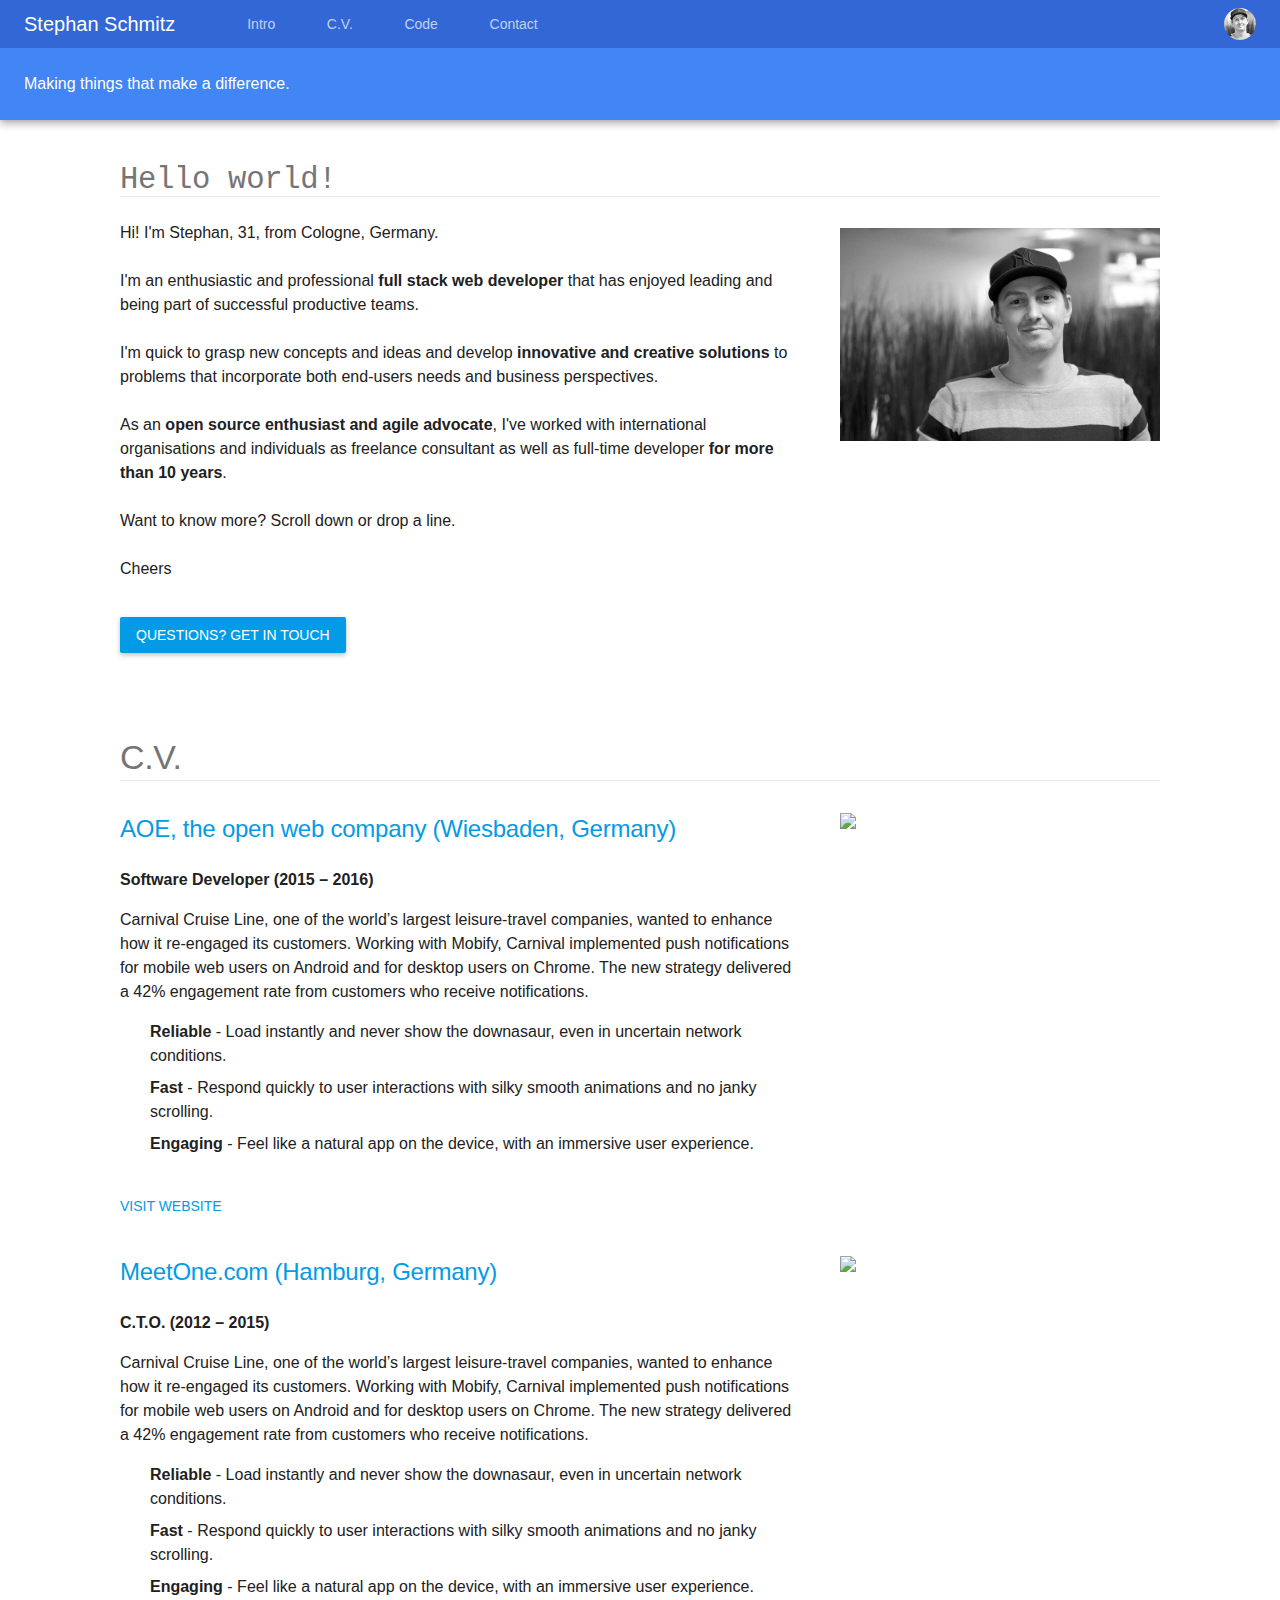
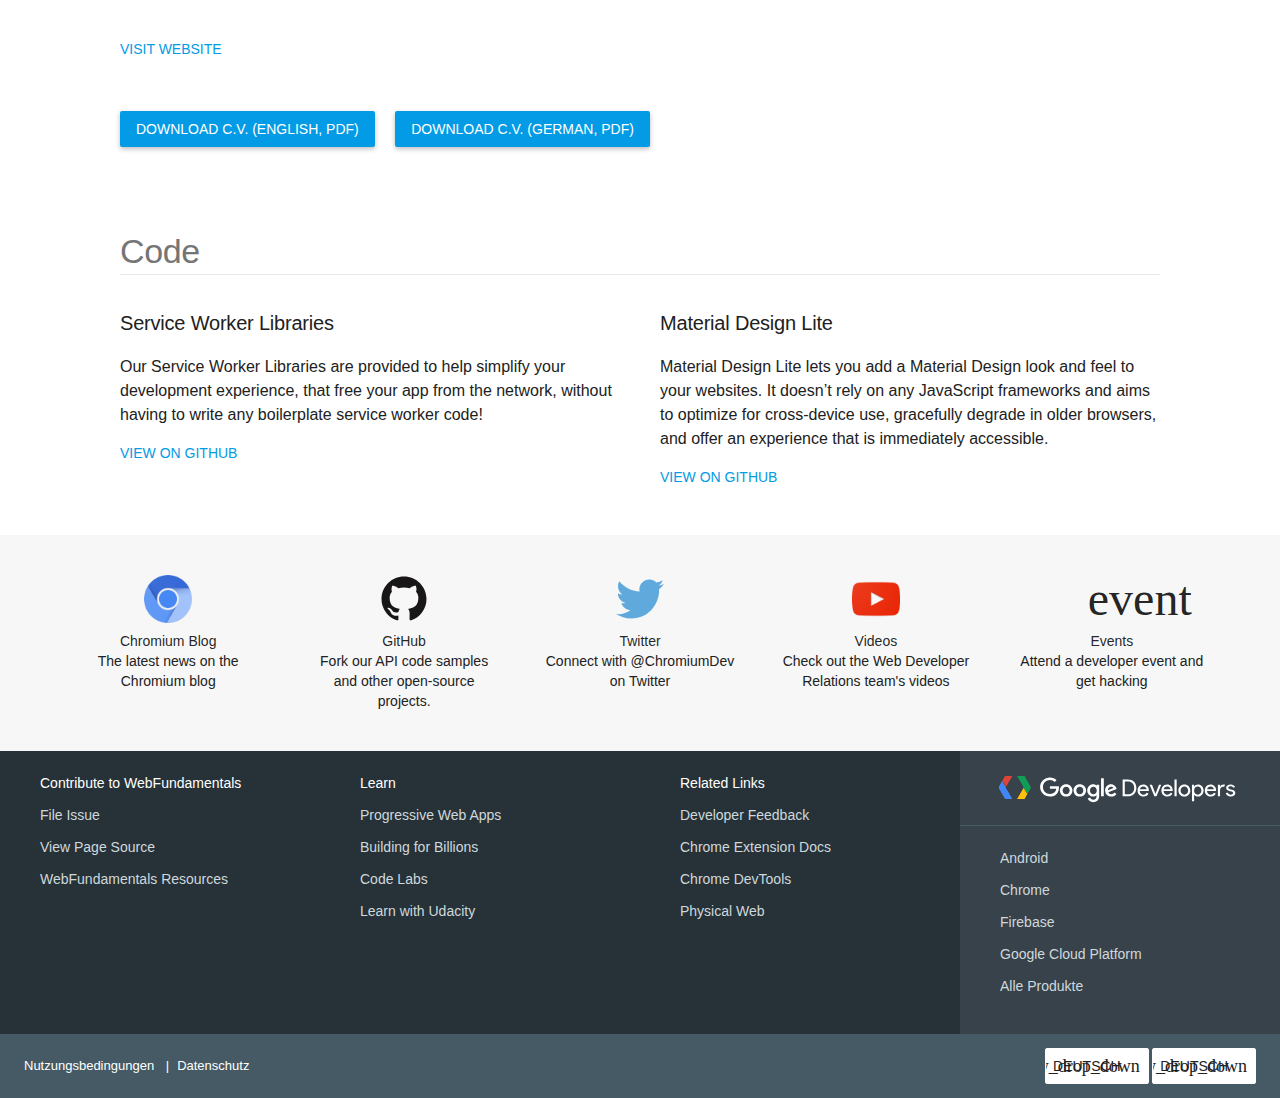
==== index.html @ 4b1cf738 "Clean up, remove unused JS" ====
<!DOCTYPE html>
<html lang="en" class="chekov">
<head>
    <meta http-equiv="Content-Type" content="text/html; charset=UTF-8">
    <!--<script async="" src="https://www.google-analytics.com/analytics.js"></script>-->
    <script>
        var a = window.devsite || {};
        window.devsite = a;
        a.readyCallbacks = [];
        window.devsite.readyCallbacks = a.readyCallbacks;
        a.ready = function (b) {
            a.readyCallbacks.push(b)
        };
        window.devsite.ready = a.ready;
    </script>
    <meta name="xsrf_token" content="cxBq4wI3XEZavGnjfEOwh-GRKyfzdDSLDjtv78Mv02s6MTQ4MDY3OTI2MjYwODM2MA">
    <link rel="canonical" href="http://eyecatchup.github.io/resume/">
    <link rel="alternate" href="http://eyecatchup.github.io/resume/index_de.html" hreflang="de">
    <link rel="alternate" href="http://eyecatchup.github.io/resume/" hreflang="x-default">
    <link rel="shortcut icon" href="https://developers.google.com/_static/329216b30d/images/favicon.png">
    <meta name="viewport" content="width=device-width, initial-scale=1">
    <link rel="publisher" href="https://plus.google.com/+StephanSchmitz/">
    <link rel="stylesheet" href="./index_files/font.css">
    <link rel="stylesheet" href="./index_files/devsite-google-blue.css">
    <link rel="apple-touch-icon" href="https://developers.google.com/_static/329216b30d/images/touch-icon.png">
    <script src="./index_files/jquery-bundle.js"></script>
    <meta property="og:site_name" content="Stephan Schmitz | Full Stack Web Developer | Cologne, Germany">
    <meta property="og:type" content="website">
    <meta property="og:url" content="http://eyecatchup.github.io/resume/">
    <meta property="og:locale" content="en">
    <script>
        var ___gcfg = ___gcfg || {};
        ___gcfg.lang = 'en';
    </script>
    <title>Stephan Schmitz &nbsp;|&nbsp; Full Stack Web Developer &nbsp;|&nbsp; Cologne, Germany</title>
    <meta property="og:title" content="Stephan Schmitz  |  Full Stack Web Developer | Cologne, Germany">
    <link rel="stylesheet" href="./index_files/wf-root.css">
    <style type="text/css">
        .devsite-landing-row-no-image-background .devsite-landing-row-item.circled img {
            border-radius: 50%;
        }
        h1, .devsite-landing-row h2 {
            border-bottom: 1px solid #ebebeb;
        }
        h1.devsite-product-name {
            border-bottom: 0;
        }
        h5.job-title {
            margin: 16px 0 16px;
        }
        h3.job-company-name {
            font-weight: 500;
        }
    </style>
</head>
<body class="devsite-landing-page devsite-header-no-lower-tabs no-touch" id="top_of_page">

    <div class="devsite-wrapper" style="margin-top: 48px;">

        <header class="devsite-top-section nocontent" style="position: static;">
            <div class="devsite-top-logo-row-wrapper-wrapper" style="position: fixed;">
                <div class="devsite-top-logo-row-wrapper">
                    <div class="devsite-top-logo-row devsite-full-site-width">
                        <button type="button" class="devsite-expand-section-nav devsite-header-icon-button button-flat material-icons gc-analytics-event" data-category="Site-Wide Custom Events" data-label="Hamburger menu"></button>
                        <div class="devsite-product-name-wrapper">
                            <span class="devsite-product-name">
                                <ul class="devsite-breadcrumb-list">
                                    <li class="devsite-breadcrumb-item">
                                        <a href="https://developers.google.com/web/" class="devsite-breadcrumb-link gc-analytics-event" data-category="Site-Wide Custom Events" data-label="Upper Header" data-value="1">
                                            <h1 class="devsite-product-name">Stephan Schmitz</h1>
                                        </a>
                                    </li>
                                </ul>
                            </span>
                        </div>
                        <div class="devsite-header-upper-tabs">
                            <nav class="devsite-doc-set-nav devsite-nav devsite-overflow-tabs-scroll-wrapper">
                                <ul class="devsite-doc-set-nav-tab-list devsite-overflow-tabs-scroll" style="min-width: 450px; left: 0px;">
                                    <li class="devsite-doc-set-nav-tab-container">
                                        <a href="https://developers.google.com/web/fundamentals/" class="
            devsite-doc-set-nav-tab gc-analytics-event" data-category="Site-Wide Custom Events" data-label="Tab: Fundamentals">
                                            Intro
                                        </a>
                                    </li>
                                    <li class="devsite-doc-set-nav-tab-container">
                                        <a href="#cv" class="
            devsite-doc-set-nav-tab gc-analytics-event" data-category="Site-Wide Custom Events" data-label="Tab: Tools">
                                            C.V.
                                        </a>
                                    </li>
                                    <li class="devsite-doc-set-nav-tab-container">
                                        <a href="https://developers.google.com/web/updates/" class="
            devsite-doc-set-nav-tab gc-analytics-event" data-category="Site-Wide Custom Events" data-label="Tab: Updates">
                                            Code
                                        </a>
                                    </li>
                                    <li class="devsite-doc-set-nav-tab-container">
                                        <a href="https://developers.google.com/web/showcase/" class="
            devsite-doc-set-nav-tab gc-analytics-event" data-category="Site-Wide Custom Events" data-label="Tab: Case Studies">
                                            Contact
                                        </a>
                                    </li>
                                </ul>
                                <button type="button" class="devsite-overflow-tabs-scroll-button devsite-top-button material-icons devsite-scroll-forward devsite-hidden"></button>
                                <button type="button" class="devsite-overflow-tabs-scroll-button devsite-top-button material-icons devsite-scroll-back devsite-hidden"></button>
                            </nav>
                        </div>
                        <img src="./index_files/photo.jpg" class="devsite-user-avatar gc-analytics-event" data-category="Site-Wide Custom Events" data-label="User avatar" tabindex="0">
                    </div>
                </div>
            </div>
            <div class="devsite-collapsible-section" style="margin-top: 0px;">
                <div class="devsite-header-background devsite-full-site-width">
                    <div class="devsite-product-id-row devsite-full-site-width" style="visibility: visible;">
                        <div class="devsite-product-description-row">
                            <div class="devsite-product-description">Making things that make a difference.</div>
                        </div>
                    </div>
                </div>
            </div>
        </header>

        <script>
            if (window.jQuery) {
                $(document).ready(function () {
                    if (window.devsite && window.devsite.search) {

                        window.devsite.search.init('en')
                    }
                });
            }
        </script>

        <div id="gc-wrapper" itemscope="" itemtype="http://schema.org/Article">

            <div class="devsite-site-mask"></div>

            <nav class="devsite-nav-responsive devsite-nav nocontent" tabindex="0" style="left: -256px;">

                <div class="devsite-nav-responsive-tabs-panel">

                    <nav class="devsite-nav-responsive-tabs devsite-nav">
                        <ul class="devsite-nav-list">

                            <li class="devsite-nav-item devsite-nav-item-heading">

                                <a href="https://developers.google.com/web/fundamentals/?nav=true" class="devsite-nav-responsive-tab devsite-nav-title gc-analytics-event" data-category="Site-Wide Custom Events" data-label="Responsive Tab: Fundamentals">
                                    <span>
                                        Intro
                                    </span>
                                </a>

                            </li>

                            <li class="devsite-nav-item devsite-nav-item-heading">

                                <a href="#cv" class="devsite-nav-responsive-tab devsite-nav-title gc-analytics-event" data-category="Site-Wide Custom Events" data-label="Responsive Tab: Tools">
                                    <span>
                                        C.V.
                                    </span>
                                </a>

                            </li>

                            <li class="devsite-nav-item devsite-nav-item-heading">

                                <a href="https://developers.google.com/web/updates/?nav=true" class="devsite-nav-responsive-tab devsite-nav-title gc-analytics-event" data-category="Site-Wide Custom Events" data-label="Responsive Tab: Updates">
                                    <span>
                                        Code
                                    </span>
                                </a>

                            </li>

                            <li class="devsite-nav-item devsite-nav-item-heading">

                                <a href="https://developers.google.com/web/showcase/?nav=true" class="devsite-nav-responsive-tab devsite-nav-title gc-analytics-event" data-category="Site-Wide Custom Events" data-label="Responsive Tab: Case Studies">
                                    <span>
                                        Contact
                                    </span>
                                </a>

                            </li>

                        </ul>
                    </nav>

                </div>

            </nav>

            <div class="devsite-main-content clearfix" style="margin-top: 40px;">

                <article class="devsite-article">
                    <article class="devsite-article-inner">

                        <section class="devsite-landing-row devsite-landing-row-1-up devsite-landing-row-67 devsite-landing-row-no-image-background">
                            <h1 id="chrome-devtools"><code>Hello world!</code></h1>
                            <div class="devsite-landing-row-item">
                                <!--
                                    https://avatars0.githubusercontent.com/u/845131?v=3&amp;s=343
                                    https://lh6.googleusercontent.com/-p9HfoP2THnE/AAAAAAAAAAI/AAAAAAAAfFc/1tXsVyERBgM/photo.jpg?sz=0
                                    http://eyecatchup.github.io/resume/index_files/Stephan_Schmitz_edit3_1600.jpg
                                -->
                                <img src="http://eyecatchup.github.io/resume/index_files/Stephan_Schmitz_edit3_1600.jpg" class="devsite-landing-row-item-image" style="margin-top:7px;"
                                  srcset="http://eyecatchup.github.io/resume/index_files/Stephan_Schmitz_edit3_1600.jpg 1x, http://eyecatchup.github.io/resume/index_files/Stephan_Schmitz_edit3_1600.jpg 2x">
                                <div class="devsite-landing-row-item-description">
                                    <p>
                                        Hi! I'm Stephan, 31, from Cologne, Germany.<br><br>
                                        I'm an enthusiastic and professional <b>full stack web developer</b> that has enjoyed leading and being part of successful productive teams.<br><br>
                                        I'm quick to grasp new concepts and ideas and develop <b>innovative and creative solutions</b> to problems that incorporate both end-users needs and business perspectives.<br><br>
                                        As an <b>open source enthusiast and agile advocate</b>, I've worked with international organisations and individuals as freelance consultant as well as full-time developer <b>for more than 10 years</b><!--, with a track record of on-time and on-budget projects-->.<br><br>
                                        Want to know more? Scroll down or drop a line.<br><br>
                                        Cheers<br><br>
                                    </p>
                                    <div class="devsite-landing-row-item-buttons">
                                        <a href="#contact" class="button button-primary">
                                            Questions? Get in touch
                                        </a>
                                    </div>
                                </div>
                            </div>
                        </section>

                        <section class="devsite-landing-row devsite-landing-row-1-up devsite-landing-row-67 devsite-landing-row-no-image-background">
                            <h2 id="cv">C.V.</h2>
                            <div class="devsite-landing-row-item">
                                <a href="/web/showcase/2016/carnival">
                                    <img src="http://www.aoe.com/fileadmin/aoe/images/en/company/press/AOE-Logo_main_v-claim_72dpi.jpg" class="devsite-landing-row-item-image"
                                      srcset="http://www.aoe.com/fileadmin/aoe/images/en/company/press/AOE-Logo_main_v-claim_72dpi.jpg 1x, http://www.aoe.com/fileadmin/aoe/images/en/company/press/AOE-Logo_main_v-claim_72dpi.jpg 2x">
                                </a>
                                <div class="devsite-landing-row-item-description">
                                    <a href="https://aoe.com/en/" target="_blank">
                                        <h3 class="job-company-name" id="carnival-cruise-line">AOE, the open web company (Wiesbaden, Germany)</h3>
                                    </a>
                                    <h5 class="job-title">Software Developer (2015 – 2016)</h5>
                                    <p>Carnival Cruise Line, one of the world’s largest leisure-travel companies, wanted to enhance how it re-engaged its customers. Working with Mobify, Carnival implemented push notifications for mobile web users on Android and for desktop users on Chrome. The new strategy delivered a 42% engagement rate from customers who receive notifications.</p>
                                    <ul class="checkmarks">
                                        <li><b>Reliable</b> - Load instantly and never show the downasaur, even in uncertain network conditions.</li>
                                        <li><b>Fast</b> - Respond quickly to user interactions with silky smooth animations and no janky scrolling.</li>
                                        <li><b>Engaging</b> - Feel like a natural app on the device, with an immersive user experience.</li>
                                    </ul>
                                    <div class="devsite-landing-row-item-buttons">
                                        <br><a href="https://aoe.com/en/" class="button button-white" target="_blank">Visit website</a>
                                    </div>
                                </div>
                            </div>
                        </section>

                        <section class="devsite-landing-row devsite-landing-row-1-up devsite-landing-row-67 devsite-landing-row-no-image-background">
                            <div class="devsite-landing-row-item">
                                <a href="/web/showcase/2016/carnival">
                                    <img src="http://static.wixstatic.com/media/7b82a4_3dad863875b24d77bd3c8a0178afe947.jpg/v1/fill/w_473,h_266,al_c,q_85,usm_0.66_1.00_0.01/7b82a4_3dad863875b24d77bd3c8a0178afe947.jpg" class="devsite-landing-row-item-image"
                                      srcset="http://static.wixstatic.com/media/7b82a4_3dad863875b24d77bd3c8a0178afe947.jpg/v1/fill/w_473,h_266,al_c,q_85,usm_0.66_1.00_0.01/7b82a4_3dad863875b24d77bd3c8a0178afe947.jpg 1x, http://static.wixstatic.com/media/7b82a4_3dad863875b24d77bd3c8a0178afe947.jpg/v1/fill/w_473,h_266,al_c,q_85,usm_0.66_1.00_0.01/7b82a4_3dad863875b24d77bd3c8a0178afe947.jpg 2x">
                                </a>
                                <div class="devsite-landing-row-item-description">
                                    <a href="https://www.meetone.com/" target="_blank">
                                        <h3 class="job-company-name" id="carnival-cruise-line">MeetOne.com (Hamburg, Germany)</h3>
                                    </a>
                                    <h5 class="job-title">C.T.O. (2012 – 2015)</h5>
                                    <p>Carnival Cruise Line, one of the world’s largest leisure-travel companies, wanted to enhance how it re-engaged its customers. Working with Mobify, Carnival implemented push notifications for mobile web users on Android and for desktop users on Chrome. The new strategy delivered a 42% engagement rate from customers who receive notifications.</p>
                                    <ul class="checkmarks">
                                        <li><b>Reliable</b> - Load instantly and never show the downasaur, even in uncertain network conditions.</li>
                                        <li><b>Fast</b> - Respond quickly to user interactions with silky smooth animations and no janky scrolling.</li>
                                        <li><b>Engaging</b> - Feel like a natural app on the device, with an immersive user experience.</li>
                                    </ul>
                                    <div class="devsite-landing-row-item-buttons">
                                        <br><a href="https://www.meetone.com/" class="button button-white" target="_blank">Visit website</a>
                                    </div>
                                </div>
                            </div>
                        </section>

                        <section class="devsite-landing-row devsite-landing-row-1-up devsite-landing-row-67 devsite-landing-row-no-image-background">
                            <div class="devsite-landing-row-item">
                                    <div class="devsite-landing-row-item-buttons">
                                        <a href="./index_files/CV_Stephan_Schmitz_en.pdf" class="button button-primary" target="_blank">
                                            Download C.V. (English, pdf)
                                        </a>

                                        <a href="./index_files/CV_Stephan_Schmitz_de.pdf" class="button button-primary" target="_blank">
                                            Download C.V. (German, pdf)
                                        </a>
                                    </div>
                            </div>
                        </section>

                        <section class="devsite-landing-row devsite-landing-row-2-up">
                            <h2 id="code">Code</h2>
                            <div class="devsite-landing-row-item devsite-landing-row-item-no-image">
                                <div class="devsite-landing-row-item-description">
                                    <h3 id="service-worker-libraries">Service Worker Libraries</h3>
                                    <p>Our Service Worker Libraries are provided to help simplify your development experience, that free your app from the network, without having to write any boilerplate service worker code!</p>
                                    <div class="devsite-landing-row-item-buttons">
                                        <a href="https://developers.google.com/web/tools/service-worker-libraries" class="button button-white">View on GitHub</a>
                                    </div>
                                </div>
                            </div><div class="devsite-landing-row-item devsite-landing-row-item-no-image">
                                <div class="devsite-landing-row-item-description">
                                    <h3 id="material-design-lite">Material Design Lite</h3>
                                    <p>Material Design Lite lets you add a Material Design look and feel to your websites. It doesn’t rely on any JavaScript frameworks and aims to optimize for cross-device use, gracefully degrade in older browsers, and offer an experience that is immediately accessible.</p>
                                    <div class="devsite-landing-row-item-buttons">
                                        <a href="https://getmdl.io/" class="button button-white">View on GitHub</a>
                                    </div>
                                </div>
                            </div>
                        </section>

                    </article>
                </article>

            </div>

            <footer class="devsite-footer-promos nocontent">
                <nav class="devsite-full-site-width">
                    <ul class="devsite-footer-promos-list">
                        <li class="devsite-footer-promo">
                            <a href="https://blog.chromium.org/" class="devsite-footer-promo-title gc-analytics-event" data-category="Site-Wide Custom Events" data-label="Content Page Footer Promo"><img class="devsite-footer-promo-icon" src="./index_files/chrome_chromium_64dp.png">

                                Chromium Blog

                            </a>
                            <div class="devsite-footer-promo-description">The latest news on the Chromium blog</div>
                        </li>
                        <li class="devsite-footer-promo">
                            <a href="https://github.com/googlechrome" class="devsite-footer-promo-title gc-analytics-event" data-category="Site-Wide Custom Events" data-label="Content Page Footer Promo"><img class="devsite-footer-promo-icon" src="./index_files/logo-github.svg">

                                GitHub

                            </a>
                            <div class="devsite-footer-promo-description">Fork our API code samples and other open-source projects.</div>
                        </li>
                        <li class="devsite-footer-promo">
                            <a href="https://twitter.com/chromiumdev" class="devsite-footer-promo-title gc-analytics-event" data-category="Site-Wide Custom Events" data-label="Content Page Footer Promo"><img class="devsite-footer-promo-icon" src="./index_files/logo-twitter.svg">

                                Twitter

                            </a>
                            <div class="devsite-footer-promo-description">Connect with @ChromiumDev on Twitter</div>
                        </li>
                        <li class="devsite-footer-promo">
                            <a href="https://developers.google.com/web/shows/" class="devsite-footer-promo-title gc-analytics-event" data-category="Site-Wide Custom Events" data-label="Content Page Footer Promo"><img class="devsite-footer-promo-icon" src="./index_files/youtube_64dp.png">

                                Videos

                            </a>
                            <div class="devsite-footer-promo-description">Check out the Web Developer Relations team's videos</div>
                        </li>
                        <li class="devsite-footer-promo">
                            <a href="https://developers.google.com/web/events/" class="devsite-footer-promo-title gc-analytics-event" data-category="Site-Wide Custom Events" data-label="Content Page Footer Promo">
                                <div class="devsite-footer-promo-icon material-icons">event</div>

                                Events

                            </a>
                            <div class="devsite-footer-promo-description">Attend a developer event and get hacking</div>
                        </li>
                    </ul>
                </nav>
            </footer>

            <footer class="devsite-footer-linkboxes nocontent">
                <nav class="devsite-full-site-width">
                    <ul class="devsite-footer-linkboxes-list">
                        <li class="devsite-footer-linkbox">
                            <h3 class="devsite-footer-linkbox-heading">Contribute to WebFundamentals</h3>
                            <ul class="devsite-footer-linkbox-list">
                                <li class="devsite-footer-linkbox-item">
                                    <a href="https://github.com/google/WebFundamentals/issues" class="gc-analytics-event" data-category="Site-Wide Custom Events" data-label="Content Page Footer Linkbox">

                                        File Issue

                                    </a>
                                </li>
                                <li class="devsite-footer-linkbox-item">
                                    <a href="https://github.com/google/WebFundamentals" class="gc-analytics-event" data-category="Site-Wide Custom Events" data-label="Content Page Footer Linkbox">

                                        View Page Source

                                    </a>
                                </li>
                                <li class="devsite-footer-linkbox-item">
                                    <a href="https://developers.google.com/web/resources/" class="gc-analytics-event" data-category="Site-Wide Custom Events" data-label="Content Page Footer Linkbox">

                                        WebFundamentals Resources

                                    </a>
                                </li>
                            </ul>
                        </li>
                        <li class="devsite-footer-linkbox
             ">
                            <h3 class="devsite-footer-linkbox-heading">Learn</h3>
                            <ul class="devsite-footer-linkbox-list">
                                <li class="devsite-footer-linkbox-item">
                                    <a href="https://developers.google.com/web/progressive-web-apps/" class="gc-analytics-event" data-category="Site-Wide Custom Events" data-label="Content Page Footer Linkbox">

                                        Progressive Web Apps

                                    </a>
                                </li>
                                <li class="devsite-footer-linkbox-item">
                                    <a href="https://developers.google.com/web/billions/" class="gc-analytics-event" data-category="Site-Wide Custom Events" data-label="Content Page Footer Linkbox">

                                        Building for Billions

                                    </a>
                                </li>
                                <li class="devsite-footer-linkbox-item">
                                    <a href="https://codelabs.developers.google.com/?cat=Web" class="gc-analytics-event" data-category="Site-Wide Custom Events" data-label="Content Page Footer Linkbox">

                                        Code Labs

                                    </a>
                                </li>
                                <li class="devsite-footer-linkbox-item">
                                    <a href="https://developers.google.com/web/shows/udacity/" class="gc-analytics-event" data-category="Site-Wide Custom Events" data-label="Content Page Footer Linkbox">

                                        Learn with Udacity

                                    </a>
                                </li>
                            </ul>
                        </li>
                        <li class="devsite-footer-linkbox
             ">
                            <h3 class="devsite-footer-linkbox-heading">Related Links</h3>
                            <ul class="devsite-footer-linkbox-list">
                                <li class="devsite-footer-linkbox-item">
                                    <a href="https://developers.google.com/web/feedback/" class="gc-analytics-event" data-category="Site-Wide Custom Events" data-label="Content Page Footer Linkbox">

                                        Developer Feedback

                                    </a>
                                </li>
                                <li class="devsite-footer-linkbox-item">
                                    <a href="https://developers.chrome.com/extensions/api_index" class="gc-analytics-event" data-category="Site-Wide Custom Events" data-label="Content Page Footer Linkbox">

                                        Chrome Extension Docs

                                    </a>
                                </li>
                                <li class="devsite-footer-linkbox-item">
                                    <a href="https://developers.google.com/web/tools/chrome-devtools/" class="gc-analytics-event" data-category="Site-Wide Custom Events" data-label="Content Page Footer Linkbox">

                                        Chrome DevTools

                                    </a>
                                </li>
                                <li class="devsite-footer-linkbox-item">
                                    <a href="https://google.github.io/physical-web/" class="gc-analytics-event" data-category="Site-Wide Custom Events" data-label="Content Page Footer Linkbox">

                                        Physical Web

                                    </a>
                                </li>
                            </ul>
                        </li>
                        <li class="devsite-footer-linkbox
             devsite-footer-linkbox-sites">
                            <a href="https://developers.google.com/" class="gc-analytics-event devsite-footer-linkbox-logo-link" data-category="Site-Wide Custom Events" data-label="Footer Google Developers Link"><img class="devsite-footer-linkbox-logo" src="./index_files/logo-color-knockout.svg"></a>
                            <ul class="devsite-footer-linkbox-list">
                                <li class="devsite-footer-linkbox-item">
                                    <a href="https://developer.android.com/index.html" class="gc-analytics-event" data-category="Site-Wide Custom Events" data-label="Footer Android Link">

                                        Android

                                    </a>
                                </li>
                                <li class="devsite-footer-linkbox-item">
                                    <a href="https://developer.chrome.com/home" class="gc-analytics-event" data-category="Site-Wide Custom Events" data-label="Footer Chrome Link">

                                        Chrome

                                    </a>
                                </li>
                                <li class="devsite-footer-linkbox-item">
                                    <a href="https://firebase.google.com/" class="gc-analytics-event" data-category="Site-Wide Custom Events" data-label="Footer Firebase Link">

                                        Firebase

                                    </a>
                                </li>
                                <li class="devsite-footer-linkbox-item">
                                    <a href="https://cloud.google.com/" class="gc-analytics-event" data-category="Site-Wide Custom Events" data-label="Footer Cloud Link">

                                        Google Cloud Platform

                                    </a>
                                </li>
                                <li class="devsite-footer-linkbox-item">
                                    <a href="https://developers.google.com/products/" class="gc-analytics-event" data-category="Site-Wide Custom Events" data-label="Footer Products Link">

                                        Alle Produkte

                                    </a>
                                </li>
                            </ul>
                        </li>
                    </ul>
                </nav>
            </footer>

            <footer class="devsite-utility-footer">
                <nav class="devsite-utility-footer-nav devsite-nav devsite-full-site-width">
                    <span class="devsite-utility-footer-links">
                        <a class="devsite-utility-footer-link gc-analytics-event" href="https://developers.google.com/site-terms/" data-category="Site-Wide Custom Events" data-label="Footer terms link">Nutzungsbedingungen</a>
                        <a class="devsite-utility-footer-link gc-analytics-event" href="https://www.google.com/policies/privacy/" data-category="Site-Wide Custom Events" data-label="Footer privacy link">Datenschutz</a>
                    </span>
                    <form class="devsite-utility-footer-language" action="https://developers.google.com/i18n/setlang/" method="post"><input type="hidden" name="xsrf_token" value="cxBq4wI3XEZavGnjfEOwh-GRKyfzdDSLDjtv78Mv02s6MTQ4MDY3OTI2MjYwODM2MA"><input type="hidden" name="next" value="/web/tools/">
                        <select class="devsite-utility-footer-language-select kd-select" name="language" style="display: none;">
                            <option value="id">
                                Bahasa Indonesia
                            </option>
                            <option value="de" selected="selected">
                                Deutsch
                            </option>
                            <option value="en">
                                English
                            </option>
                            <option value="es">
                                español
                            </option>
                            <option value="fr">
                                français
                            </option>
                            <option value="pt-br">
                                Português Brasileiro
                            </option>
                            <option value="ru">
                                Русский
                            </option>
                            <option value="ja">
                                日本語
                            </option>
                            <option value="zh-cn">
                                简体中文
                            </option>
                            <option value="ko">
                                한국어
                            </option>
                        </select>
                        <span class="kd-button kd-menubutton kd-select">
                            <div class="label">
                                Deutsch
                            </div>
                            <div class="kd-disclosureindicator"></div>
                        </span>
                    </form>
                </nav>
            </footer>

        </div>

        <script async="" defer="" src="./index_files/api.js"></script>
        <script src="./index_files/jquery_ui-bundle.js"></script>
        <script src="./index_files/saved_resource.js"></script>
        <script src="./index_files/script_foot_closure__de.js"></script>
        <script src="./index_files/script_foot.js"></script>
        <script>
            (function ($) {

                devsite.devsite.Init($, {
                    'FULL_SITE_SEARCH_ENABLED': 1,
                    'ENABLE_BLOCKED_VIDEO_PLACEHOLDER': 0,
                    'VERSION_HASH': '329216b30d',
                    'SITE_NAME': 'devsite',
                    'HISTORY_ENABLED': 1,
                    'SUBPATH': '',
                    'ENABLE_BLOCKED_LINK_TOOLTIP': 0,
                    'ALLOWED_HOSTS': [
                        '.android.com',
                        '.appspot.com',
                        '.devsitetest.how',
                        '.gonglchuangl.net',
                        '.google.cn',
                        '.google.com',
                        '.googleplex.com',
                        '.tensorflow.org'
                    ],
                    'BLOCK_RSS_FEEDS': 0,
                    'SCRIPTSAFE_DOMAIN': 'google-developers.appspot.com'
                }, '["wall-nexus-image-tos"]', 'de', true, 'eyecatchup@gmail.com', {
                    "044f63022fa45182fb1e55a4cf633f49": true,
                    "5d17cf7d98343d37cdc5bede08b7b28e": true,
                    "098dafe57affddc137df300142652cfd": false,
                    "cb025a64a50094835616312f4774a53d": true,
                    "51470233c56fc1fde50f00b73c52b216": false,
                    "752953480de00a336d911a46966cc16d": false,
                    "700def1a83e356c06c0925afb05de4b0": false,
                    "6749dcb526ce9bde6993550c7d928d24": true
                }, '/web/', 'https://developers.google.com/');
            })(jQuery);

            devsite.localInit = function () {};

            var eventfn = function () {
                if ('Updated') {
                    devsite.analytics.trackAnalyticsEvent('Request Latency', 'Profile', 'Updated', 744.719982147);
                };
            }
            // This only works since this will get called before the load event fires.

            window.addEventListener("load", eventfn, false);
        </script>
        <script>
            $('.devsite-utility-footer-language-select').each(function () {
                $(this).change(function () {
                    $('.devsite-utility-footer-language').submit();
                });
            });
        </script>

    </div>

    <span id="devsite-request-elapsed" data-request-elapsed="745.589971542"></span>

    <ul class="kd-menulist devsite-hidden" style="left: 1226.89px; right: auto; top: 2109px;">
        <li class="kd-menulistitem">
            Bahasa Indonesia
        </li>
        <li class="kd-menulistitem devsite-selected-option">
            Deutsch
        </li>
        <li class="kd-menulistitem">
            English
        </li>
        <li class="kd-menulistitem">
            español
        </li>
        <li class="kd-menulistitem">
            français
        </li>
        <li class="kd-menulistitem">
            Português Brasileiro
        </li>
        <li class="kd-menulistitem">
            Русский
        </li>
        <li class="kd-menulistitem">
            日本語
        </li>
        <li class="kd-menulistitem">
            简体中文
        </li>
        <li class="kd-menulistitem">
            한국어
        </li>
    </ul>
</body>
</html>
---- index_files/font.css ----
/* fallback */
@font-face {
  font-family: 'Material Icons';
  font-style: normal;
  font-weight: 400;
  src: local('Material Icons'), local('MaterialIcons-Regular'), url(https://fonts.gstatic.com/s/materialicons/v19/2fcrYFNaTjcS6g4U3t-Y5ZjZjT5FdEJ140U2DJYC3mY.woff2) format('woff2');
}
/* cyrillic-ext */
@font-face {
  font-family: 'Roboto';
  font-style: normal;
  font-weight: 300;
  src: local('Roboto Light'), local('Roboto-Light'), url(https://fonts.gstatic.com/s/roboto/v15/0eC6fl06luXEYWpBSJvXCBJtnKITppOI_IvcXXDNrsc.woff2) format('woff2');
  unicode-range: U+0460-052F, U+20B4, U+2DE0-2DFF, U+A640-A69F;
}
/* cyrillic */
@font-face {
  font-family: 'Roboto';
  font-style: normal;
  font-weight: 300;
  src: local('Roboto Light'), local('Roboto-Light'), url(https://fonts.gstatic.com/s/roboto/v15/Fl4y0QdOxyyTHEGMXX8kcRJtnKITppOI_IvcXXDNrsc.woff2) format('woff2');
  unicode-range: U+0400-045F, U+0490-0491, U+04B0-04B1, U+2116;
}
/* greek-ext */
@font-face {
  font-family: 'Roboto';
  font-style: normal;
  font-weight: 300;
  src: local('Roboto Light'), local('Roboto-Light'), url(https://fonts.gstatic.com/s/roboto/v15/-L14Jk06m6pUHB-5mXQQnRJtnKITppOI_IvcXXDNrsc.woff2) format('woff2');
  unicode-range: U+1F00-1FFF;
}
/* greek */
@font-face {
  font-family: 'Roboto';
  font-style: normal;
  font-weight: 300;
  src: local('Roboto Light'), local('Roboto-Light'), url(https://fonts.gstatic.com/s/roboto/v15/I3S1wsgSg9YCurV6PUkTORJtnKITppOI_IvcXXDNrsc.woff2) format('woff2');
  unicode-range: U+0370-03FF;
}
/* vietnamese */
@font-face {
  font-family: 'Roboto';
  font-style: normal;
  font-weight: 300;
  src: local('Roboto Light'), local('Roboto-Light'), url(https://fonts.gstatic.com/s/roboto/v15/NYDWBdD4gIq26G5XYbHsFBJtnKITppOI_IvcXXDNrsc.woff2) format('woff2');
  unicode-range: U+0102-0103, U+1EA0-1EF9, U+20AB;
}
/* latin-ext */
@font-face {
  font-family: 'Roboto';
  font-style: normal;
  font-weight: 300;
  src: local('Roboto Light'), local('Roboto-Light'), url(https://fonts.gstatic.com/s/roboto/v15/Pru33qjShpZSmG3z6VYwnRJtnKITppOI_IvcXXDNrsc.woff2) format('woff2');
  unicode-range: U+0100-024F, U+1E00-1EFF, U+20A0-20AB, U+20AD-20CF, U+2C60-2C7F, U+A720-A7FF;
}
/* latin */
@font-face {
  font-family: 'Roboto';
  font-style: normal;
  font-weight: 300;
  src: local('Roboto Light'), local('Roboto-Light'), url(https://fonts.gstatic.com/s/roboto/v15/Hgo13k-tfSpn0qi1SFdUfVtXRa8TVwTICgirnJhmVJw.woff2) format('woff2');
  unicode-range: U+0000-00FF, U+0131, U+0152-0153, U+02C6, U+02DA, U+02DC, U+2000-206F, U+2074, U+20AC, U+2212, U+2215, U+E0FF, U+EFFD, U+F000;
}
/* cyrillic-ext */
@font-face {
  font-family: 'Roboto';
  font-style: normal;
  font-weight: 400;
  src: local('Roboto'), local('Roboto-Regular'), url(https://fonts.gstatic.com/s/roboto/v15/ek4gzZ-GeXAPcSbHtCeQI_esZW2xOQ-xsNqO47m55DA.woff2) format('woff2');
  unicode-range: U+0460-052F, U+20B4, U+2DE0-2DFF, U+A640-A69F;
}
/* cyrillic */
@font-face {
  font-family: 'Roboto';
  font-style: normal;
  font-weight: 400;
  src: local('Roboto'), local('Roboto-Regular'), url(https://fonts.gstatic.com/s/roboto/v15/mErvLBYg_cXG3rLvUsKT_fesZW2xOQ-xsNqO47m55DA.woff2) format('woff2');
  unicode-range: U+0400-045F, U+0490-0491, U+04B0-04B1, U+2116;
}
/* greek-ext */
@font-face {
  font-family: 'Roboto';
  font-style: normal;
  font-weight: 400;
  src: local('Roboto'), local('Roboto-Regular'), url(https://fonts.gstatic.com/s/roboto/v15/-2n2p-_Y08sg57CNWQfKNvesZW2xOQ-xsNqO47m55DA.woff2) format('woff2');
  unicode-range: U+1F00-1FFF;
}
/* greek */
@font-face {
  font-family: 'Roboto';
  font-style: normal;
  font-weight: 400;
  src: local('Roboto'), local('Roboto-Regular'), url(https://fonts.gstatic.com/s/roboto/v15/u0TOpm082MNkS5K0Q4rhqvesZW2xOQ-xsNqO47m55DA.woff2) format('woff2');
  unicode-range: U+0370-03FF;
}
/* vietnamese */
@font-face {
  font-family: 'Roboto';
  font-style: normal;
  font-weight: 400;
  src: local('Roboto'), local('Roboto-Regular'), url(https://fonts.gstatic.com/s/roboto/v15/NdF9MtnOpLzo-noMoG0miPesZW2xOQ-xsNqO47m55DA.woff2) format('woff2');
  unicode-range: U+0102-0103, U+1EA0-1EF9, U+20AB;
}
/* latin-ext */
@font-face {
  font-family: 'Roboto';
  font-style: normal;
  font-weight: 400;
  src: local('Roboto'), local('Roboto-Regular'), url(https://fonts.gstatic.com/s/roboto/v15/Fcx7Wwv8OzT71A3E1XOAjvesZW2xOQ-xsNqO47m55DA.woff2) format('woff2');
  unicode-range: U+0100-024F, U+1E00-1EFF, U+20A0-20AB, U+20AD-20CF, U+2C60-2C7F, U+A720-A7FF;
}
/* latin */
@font-face {
  font-family: 'Roboto';
  font-style: normal;
  font-weight: 400;
  src: local('Roboto'), local('Roboto-Regular'), url(https://fonts.gstatic.com/s/roboto/v15/CWB0XYA8bzo0kSThX0UTuA.woff2) format('woff2');
  unicode-range: U+0000-00FF, U+0131, U+0152-0153, U+02C6, U+02DA, U+02DC, U+2000-206F, U+2074, U+20AC, U+2212, U+2215, U+E0FF, U+EFFD, U+F000;
}
/* cyrillic-ext */
@font-face {
  font-family: 'Roboto';
  font-style: normal;
  font-weight: 500;
  src: local('Roboto Medium'), local('Roboto-Medium'), url(https://fonts.gstatic.com/s/roboto/v15/ZLqKeelYbATG60EpZBSDyxJtnKITppOI_IvcXXDNrsc.woff2) format('woff2');
  unicode-range: U+0460-052F, U+20B4, U+2DE0-2DFF, U+A640-A69F;
}
/* cyrillic */
@font-face {
  font-family: 'Roboto';
  font-style: normal;
  font-weight: 500;
  src: local('Roboto Medium'), local('Roboto-Medium'), url(https://fonts.gstatic.com/s/roboto/v15/oHi30kwQWvpCWqAhzHcCSBJtnKITppOI_IvcXXDNrsc.woff2) format('woff2');
  unicode-range: U+0400-045F, U+0490-0491, U+04B0-04B1, U+2116;
}
/* greek-ext */
@font-face {
  font-family: 'Roboto';
  font-style: normal;
  font-weight: 500;
  src: local('Roboto Medium'), local('Roboto-Medium'), url(https://fonts.gstatic.com/s/roboto/v15/rGvHdJnr2l75qb0YND9NyBJtnKITppOI_IvcXXDNrsc.woff2) format('woff2');
  unicode-range: U+1F00-1FFF;
}
/* greek */
@font-face {
  font-family: 'Roboto';
  font-style: normal;
  font-weight: 500;
  src: local('Roboto Medium'), local('Roboto-Medium'), url(https://fonts.gstatic.com/s/roboto/v15/mx9Uck6uB63VIKFYnEMXrRJtnKITppOI_IvcXXDNrsc.woff2) format('woff2');
  unicode-range: U+0370-03FF;
}
/* vietnamese */
@font-face {
  font-family: 'Roboto';
  font-style: normal;
  font-weight: 500;
  src: local('Roboto Medium'), local('Roboto-Medium'), url(https://fonts.gstatic.com/s/roboto/v15/mbmhprMH69Zi6eEPBYVFhRJtnKITppOI_IvcXXDNrsc.woff2) format('woff2');
  unicode-range: U+0102-0103, U+1EA0-1EF9, U+20AB;
}
/* latin-ext */
@font-face {
  font-family: 'Roboto';
  font-style: normal;
  font-weight: 500;
  src: local('Roboto Medium'), local('Roboto-Medium'), url(https://fonts.gstatic.com/s/roboto/v15/oOeFwZNlrTefzLYmlVV1UBJtnKITppOI_IvcXXDNrsc.woff2) format('woff2');
  unicode-range: U+0100-024F, U+1E00-1EFF, U+20A0-20AB, U+20AD-20CF, U+2C60-2C7F, U+A720-A7FF;
}
/* latin */
@font-face {
  font-family: 'Roboto';
  font-style: normal;
  font-weight: 500;
  src: local('Roboto Medium'), local('Roboto-Medium'), url(https://fonts.gstatic.com/s/roboto/v15/RxZJdnzeo3R5zSexge8UUVtXRa8TVwTICgirnJhmVJw.woff2) format('woff2');
  unicode-range: U+0000-00FF, U+0131, U+0152-0153, U+02C6, U+02DA, U+02DC, U+2000-206F, U+2074, U+20AC, U+2212, U+2215, U+E0FF, U+EFFD, U+F000;
}
/* cyrillic-ext */
@font-face {
  font-family: 'Roboto';
  font-style: normal;
  font-weight: 700;
  src: local('Roboto Bold'), local('Roboto-Bold'), url(https://fonts.gstatic.com/s/roboto/v15/77FXFjRbGzN4aCrSFhlh3hJtnKITppOI_IvcXXDNrsc.woff2) format('woff2');
  unicode-range: U+0460-052F, U+20B4, U+2DE0-2DFF, U+A640-A69F;
}
/* cyrillic */
@font-face {
  font-family: 'Roboto';
  font-style: normal;
  font-weight: 700;
  src: local('Roboto Bold'), local('Roboto-Bold'), url(https://fonts.gstatic.com/s/roboto/v15/isZ-wbCXNKAbnjo6_TwHThJtnKITppOI_IvcXXDNrsc.woff2) format('woff2');
  unicode-range: U+0400-045F, U+0490-0491, U+04B0-04B1, U+2116;
}
/* greek-ext */
@font-face {
  font-family: 'Roboto';
  font-style: normal;
  font-weight: 700;
  src: local('Roboto Bold'), local('Roboto-Bold'), url(https://fonts.gstatic.com/s/roboto/v15/UX6i4JxQDm3fVTc1CPuwqhJtnKITppOI_IvcXXDNrsc.woff2) format('woff2');
  unicode-range: U+1F00-1FFF;
}
/* greek */
@font-face {
  font-family: 'Roboto';
  font-style: normal;
  font-weight: 700;
  src: local('Roboto Bold'), local('Roboto-Bold'), url(https://fonts.gstatic.com/s/roboto/v15/jSN2CGVDbcVyCnfJfjSdfBJtnKITppOI_IvcXXDNrsc.woff2) format('woff2');
  unicode-range: U+0370-03FF;
}
/* vietnamese */
@font-face {
  font-family: 'Roboto';
  font-style: normal;
  font-weight: 700;
  src: local('Roboto Bold'), local('Roboto-Bold'), url(https://fonts.gstatic.com/s/roboto/v15/PwZc-YbIL414wB9rB1IAPRJtnKITppOI_IvcXXDNrsc.woff2) format('woff2');
  unicode-range: U+0102-0103, U+1EA0-1EF9, U+20AB;
}
/* latin-ext */
@font-face {
  font-family: 'Roboto';
  font-style: normal;
  font-weight: 700;
  src: local('Roboto Bold'), local('Roboto-Bold'), url(https://fonts.gstatic.com/s/roboto/v15/97uahxiqZRoncBaCEI3aWxJtnKITppOI_IvcXXDNrsc.woff2) format('woff2');
  unicode-range: U+0100-024F, U+1E00-1EFF, U+20A0-20AB, U+20AD-20CF, U+2C60-2C7F, U+A720-A7FF;
}
/* latin */
@font-face {
  font-family: 'Roboto';
  font-style: normal;
  font-weight: 700;
  src: local('Roboto Bold'), local('Roboto-Bold'), url(https://fonts.gstatic.com/s/roboto/v15/d-6IYplOFocCacKzxwXSOFtXRa8TVwTICgirnJhmVJw.woff2) format('woff2');
  unicode-range: U+0000-00FF, U+0131, U+0152-0153, U+02C6, U+02DA, U+02DC, U+2000-206F, U+2074, U+20AC, U+2212, U+2215, U+E0FF, U+EFFD, U+F000;
}
/* cyrillic-ext */
@font-face {
  font-family: 'Roboto';
  font-style: italic;
  font-weight: 400;
  src: local('Roboto Italic'), local('Roboto-Italic'), url(https://fonts.gstatic.com/s/roboto/v15/WxrXJa0C3KdtC7lMafG4dRTbgVql8nDJpwnrE27mub0.woff2) format('woff2');
  unicode-range: U+0460-052F, U+20B4, U+2DE0-2DFF, U+A640-A69F;
}
/* cyrillic */
@font-face {
  font-family: 'Roboto';
  font-style: italic;
  font-weight: 400;
  src: local('Roboto Italic'), local('Roboto-Italic'), url(https://fonts.gstatic.com/s/roboto/v15/OpXUqTo0UgQQhGj_SFdLWBTbgVql8nDJpwnrE27mub0.woff2) format('woff2');
  unicode-range: U+0400-045F, U+0490-0491, U+04B0-04B1, U+2116;
}
/* greek-ext */
@font-face {
  font-family: 'Roboto';
  font-style: italic;
  font-weight: 400;
  src: local('Roboto Italic'), local('Roboto-Italic'), url(https://fonts.gstatic.com/s/roboto/v15/1hZf02POANh32k2VkgEoUBTbgVql8nDJpwnrE27mub0.woff2) format('woff2');
  unicode-range: U+1F00-1FFF;
}
/* greek */
@font-face {
  font-family: 'Roboto';
  font-style: italic;
  font-weight: 400;
  src: local('Roboto Italic'), local('Roboto-Italic'), url(https://fonts.gstatic.com/s/roboto/v15/cDKhRaXnQTOVbaoxwdOr9xTbgVql8nDJpwnrE27mub0.woff2) format('woff2');
  unicode-range: U+0370-03FF;
}
/* vietnamese */
@font-face {
  font-family: 'Roboto';
  font-style: italic;
  font-weight: 400;
  src: local('Roboto Italic'), local('Roboto-Italic'), url(https://fonts.gstatic.com/s/roboto/v15/K23cxWVTrIFD6DJsEVi07RTbgVql8nDJpwnrE27mub0.woff2) format('woff2');
  unicode-range: U+0102-0103, U+1EA0-1EF9, U+20AB;
}
/* latin-ext */
@font-face {
  font-family: 'Roboto';
  font-style: italic;
  font-weight: 400;
  src: local('Roboto Italic'), local('Roboto-Italic'), url(https://fonts.gstatic.com/s/roboto/v15/vSzulfKSK0LLjjfeaxcREhTbgVql8nDJpwnrE27mub0.woff2) format('woff2');
  unicode-range: U+0100-024F, U+1E00-1EFF, U+20A0-20AB, U+20AD-20CF, U+2C60-2C7F, U+A720-A7FF;
}
/* latin */
@font-face {
  font-family: 'Roboto';
  font-style: italic;
  font-weight: 400;
  src: local('Roboto Italic'), local('Roboto-Italic'), url(https://fonts.gstatic.com/s/roboto/v15/vPcynSL0qHq_6dX7lKVByfesZW2xOQ-xsNqO47m55DA.woff2) format('woff2');
  unicode-range: U+0000-00FF, U+0131, U+0152-0153, U+02C6, U+02DA, U+02DC, U+2000-206F, U+2074, U+20AC, U+2212, U+2215, U+E0FF, U+EFFD, U+F000;
}
/* cyrillic-ext */
@font-face {
  font-family: 'Roboto';
  font-style: italic;
  font-weight: 500;
  src: local('Roboto Medium Italic'), local('Roboto-MediumItalic'), url(https://fonts.gstatic.com/s/roboto/v15/OLffGBTaF0XFOW1gnuHF0TTOQ_MqJVwkKsUn0wKzc2I.woff2) format('woff2');
  unicode-range: U+0460-052F, U+20B4, U+2DE0-2DFF, U+A640-A69F;
}
/* cyrillic */
@font-face {
  font-family: 'Roboto';
  font-style: italic;
  font-weight: 500;
  src: local('Roboto Medium Italic'), local('Roboto-MediumItalic'), url(https://fonts.gstatic.com/s/roboto/v15/OLffGBTaF0XFOW1gnuHF0TUj_cnvWIuuBMVgbX098Mw.woff2) format('woff2');
  unicode-range: U+0400-045F, U+0490-0491, U+04B0-04B1, U+2116;
}
/* greek-ext */
@font-face {
  font-family: 'Roboto';
  font-style: italic;
  font-weight: 500;
  src: local('Roboto Medium Italic'), local('Roboto-MediumItalic'), url(https://fonts.gstatic.com/s/roboto/v15/OLffGBTaF0XFOW1gnuHF0UbcKLIaa1LC45dFaAfauRA.woff2) format('woff2');
  unicode-range: U+1F00-1FFF;
}
/* greek */
@font-face {
  font-family: 'Roboto';
  font-style: italic;
  font-weight: 500;
  src: local('Roboto Medium Italic'), local('Roboto-MediumItalic'), url(https://fonts.gstatic.com/s/roboto/v15/OLffGBTaF0XFOW1gnuHF0Wo_sUJ8uO4YLWRInS22T3Y.woff2) format('woff2');
  unicode-range: U+0370-03FF;
}
/* vietnamese */
@font-face {
  font-family: 'Roboto';
  font-style: italic;
  font-weight: 500;
  src: local('Roboto Medium Italic'), local('Roboto-MediumItalic'), url(https://fonts.gstatic.com/s/roboto/v15/OLffGBTaF0XFOW1gnuHF0b6up8jxqWt8HVA3mDhkV_0.woff2) format('woff2');
  unicode-range: U+0102-0103, U+1EA0-1EF9, U+20AB;
}
/* latin-ext */
@font-face {
  font-family: 'Roboto';
  font-style: italic;
  font-weight: 500;
  src: local('Roboto Medium Italic'), local('Roboto-MediumItalic'), url(https://fonts.gstatic.com/s/roboto/v15/OLffGBTaF0XFOW1gnuHF0SYE0-AqJ3nfInTTiDXDjU4.woff2) format('woff2');
  unicode-range: U+0100-024F, U+1E00-1EFF, U+20A0-20AB, U+20AD-20CF, U+2C60-2C7F, U+A720-A7FF;
}
/* latin */
@font-face {
  font-family: 'Roboto';
  font-style: italic;
  font-weight: 500;
  src: local('Roboto Medium Italic'), local('Roboto-MediumItalic'), url(https://fonts.gstatic.com/s/roboto/v15/OLffGBTaF0XFOW1gnuHF0Y4P5ICox8Kq3LLUNMylGO4.woff2) format('woff2');
  unicode-range: U+0000-00FF, U+0131, U+0152-0153, U+02C6, U+02DA, U+02DC, U+2000-206F, U+2074, U+20AC, U+2212, U+2215, U+E0FF, U+EFFD, U+F000;
}
/* cyrillic-ext */
@font-face {
  font-family: 'Roboto';
  font-style: italic;
  font-weight: 700;
  src: local('Roboto Bold Italic'), local('Roboto-BoldItalic'), url(https://fonts.gstatic.com/s/roboto/v15/t6Nd4cfPRhZP44Q5QAjcCzTOQ_MqJVwkKsUn0wKzc2I.woff2) format('woff2');
  unicode-range: U+0460-052F, U+20B4, U+2DE0-2DFF, U+A640-A69F;
}
/* cyrillic */
@font-face {
  font-family: 'Roboto';
  font-style: italic;
  font-weight: 700;
  src: local('Roboto Bold Italic'), local('Roboto-BoldItalic'), url(https://fonts.gstatic.com/s/roboto/v15/t6Nd4cfPRhZP44Q5QAjcCzUj_cnvWIuuBMVgbX098Mw.woff2) format('woff2');
  unicode-range: U+0400-045F, U+0490-0491, U+04B0-04B1, U+2116;
}
/* greek-ext */
@font-face {
  font-family: 'Roboto';
  font-style: italic;
  font-weight: 700;
  src: local('Roboto Bold Italic'), local('Roboto-BoldItalic'), url(https://fonts.gstatic.com/s/roboto/v15/t6Nd4cfPRhZP44Q5QAjcC0bcKLIaa1LC45dFaAfauRA.woff2) format('woff2');
  unicode-range: U+1F00-1FFF;
}
/* greek */
@font-face {
  font-family: 'Roboto';
  font-style: italic;
  font-weight: 700;
  src: local('Roboto Bold Italic'), local('Roboto-BoldItalic'), url(https://fonts.gstatic.com/s/roboto/v15/t6Nd4cfPRhZP44Q5QAjcC2o_sUJ8uO4YLWRInS22T3Y.woff2) format('woff2');
  unicode-range: U+0370-03FF;
}
/* vietnamese */
@font-face {
  font-family: 'Roboto';
  font-style: italic;
  font-weight: 700;
  src: local('Roboto Bold Italic'), local('Roboto-BoldItalic'), url(https://fonts.gstatic.com/s/roboto/v15/t6Nd4cfPRhZP44Q5QAjcC76up8jxqWt8HVA3mDhkV_0.woff2) format('woff2');
  unicode-range: U+0102-0103, U+1EA0-1EF9, U+20AB;
}
/* latin-ext */
@font-face {
  font-family: 'Roboto';
  font-style: italic;
  font-weight: 700;
  src: local('Roboto Bold Italic'), local('Roboto-BoldItalic'), url(https://fonts.gstatic.com/s/roboto/v15/t6Nd4cfPRhZP44Q5QAjcCyYE0-AqJ3nfInTTiDXDjU4.woff2) format('woff2');
  unicode-range: U+0100-024F, U+1E00-1EFF, U+20A0-20AB, U+20AD-20CF, U+2C60-2C7F, U+A720-A7FF;
}
/* latin */
@font-face {
  font-family: 'Roboto';
  font-style: italic;
  font-weight: 700;
  src: local('Roboto Bold Italic'), local('Roboto-BoldItalic'), url(https://fonts.gstatic.com/s/roboto/v15/t6Nd4cfPRhZP44Q5QAjcC44P5ICox8Kq3LLUNMylGO4.woff2) format('woff2');
  unicode-range: U+0000-00FF, U+0131, U+0152-0153, U+02C6, U+02DA, U+02DC, U+2000-206F, U+2074, U+20AC, U+2212, U+2215, U+E0FF, U+EFFD, U+F000;
}
/* cyrillic-ext */
@font-face {
  font-family: 'Roboto Mono';
  font-style: normal;
  font-weight: 400;
  src: local('Roboto Mono'), local('RobotoMono-Regular'), url(https://fonts.gstatic.com/s/robotomono/v4/hMqPNLsu_dywMa4C_DEpYzTOQ_MqJVwkKsUn0wKzc2I.woff2) format('woff2');
  unicode-range: U+0460-052F, U+20B4, U+2DE0-2DFF, U+A640-A69F;
}
/* cyrillic */
@font-face {
  font-family: 'Roboto Mono';
  font-style: normal;
  font-weight: 400;
  src: local('Roboto Mono'), local('RobotoMono-Regular'), url(https://fonts.gstatic.com/s/robotomono/v4/hMqPNLsu_dywMa4C_DEpYzUj_cnvWIuuBMVgbX098Mw.woff2) format('woff2');
  unicode-range: U+0400-045F, U+0490-0491, U+04B0-04B1, U+2116;
}
/* greek-ext */
@font-face {
  font-family: 'Roboto Mono';
  font-style: normal;
  font-weight: 400;
  src: local('Roboto Mono'), local('RobotoMono-Regular'), url(https://fonts.gstatic.com/s/robotomono/v4/hMqPNLsu_dywMa4C_DEpY0bcKLIaa1LC45dFaAfauRA.woff2) format('woff2');
  unicode-range: U+1F00-1FFF;
}
/* greek */
@font-face {
  font-family: 'Roboto Mono';
  font-style: normal;
  font-weight: 400;
  src: local('Roboto Mono'), local('RobotoMono-Regular'), url(https://fonts.gstatic.com/s/robotomono/v4/hMqPNLsu_dywMa4C_DEpY2o_sUJ8uO4YLWRInS22T3Y.woff2) format('woff2');
  unicode-range: U+0370-03FF;
}
/* vietnamese */
@font-face {
  font-family: 'Roboto Mono';
  font-style: normal;
  font-weight: 400;
  src: local('Roboto Mono'), local('RobotoMono-Regular'), url(https://fonts.gstatic.com/s/robotomono/v4/hMqPNLsu_dywMa4C_DEpY76up8jxqWt8HVA3mDhkV_0.woff2) format('woff2');
  unicode-range: U+0102-0103, U+1EA0-1EF9, U+20AB;
}
/* latin-ext */
@font-face {
  font-family: 'Roboto Mono';
  font-style: normal;
  font-weight: 400;
  src: local('Roboto Mono'), local('RobotoMono-Regular'), url(https://fonts.gstatic.com/s/robotomono/v4/hMqPNLsu_dywMa4C_DEpYyYE0-AqJ3nfInTTiDXDjU4.woff2) format('woff2');
  unicode-range: U+0100-024F, U+1E00-1EFF, U+20A0-20AB, U+20AD-20CF, U+2C60-2C7F, U+A720-A7FF;
}
/* latin */
@font-face {
  font-family: 'Roboto Mono';
  font-style: normal;
  font-weight: 400;
  src: local('Roboto Mono'), local('RobotoMono-Regular'), url(https://fonts.gstatic.com/s/robotomono/v4/hMqPNLsu_dywMa4C_DEpY44P5ICox8Kq3LLUNMylGO4.woff2) format('woff2');
  unicode-range: U+0000-00FF, U+0131, U+0152-0153, U+02C6, U+02DA, U+02DC, U+2000-206F, U+2074, U+20AC, U+2212, U+2215, U+E0FF, U+EFFD, U+F000;
}
/* cyrillic-ext */
@font-face {
  font-family: 'Roboto Mono';
  font-style: normal;
  font-weight: 500;
  src: local('Roboto Mono Medium'), local('RobotoMono-Medium'), url(https://fonts.gstatic.com/s/robotomono/v4/N4duVc9C58uwPiY8_59Fz-KfXlfQjcwZMTeE7wI4WGI.woff2) format('woff2');
  unicode-range: U+0460-052F, U+20B4, U+2DE0-2DFF, U+A640-A69F;
}
/* cyrillic */
@font-face {
  font-family: 'Roboto Mono';
  font-style: normal;
  font-weight: 500;
  src: local('Roboto Mono Medium'), local('RobotoMono-Medium'), url(https://fonts.gstatic.com/s/robotomono/v4/N4duVc9C58uwPiY8_59Fz0tJuoiaQfPpa269V2FDaLo.woff2) format('woff2');
  unicode-range: U+0400-045F, U+0490-0491, U+04B0-04B1, U+2116;
}
/* greek-ext */
@font-face {
  font-family: 'Roboto Mono';
  font-style: normal;
  font-weight: 500;
  src: local('Roboto Mono Medium'), local('RobotoMono-Medium'), url(https://fonts.gstatic.com/s/robotomono/v4/N4duVc9C58uwPiY8_59Fz7_PilIG-AM4Aw-a0tUNcnA.woff2) format('woff2');
  unicode-range: U+1F00-1FFF;
}
/* greek */
@font-face {
  font-family: 'Roboto Mono';
  font-style: normal;
  font-weight: 500;
  src: local('Roboto Mono Medium'), local('RobotoMono-Medium'), url(https://fonts.gstatic.com/s/robotomono/v4/N4duVc9C58uwPiY8_59Fz52u1fTOyc-e8Bt1FRZ8XII.woff2) format('woff2');
  unicode-range: U+0370-03FF;
}
/* vietnamese */
@font-face {
  font-family: 'Roboto Mono';
  font-style: normal;
  font-weight: 500;
  src: local('Roboto Mono Medium'), local('RobotoMono-Medium'), url(https://fonts.gstatic.com/s/robotomono/v4/N4duVc9C58uwPiY8_59Fz3dOSIwbEkyw5bZp8Nzw7hU.woff2) format('woff2');
  unicode-range: U+0102-0103, U+1EA0-1EF9, U+20AB;
}
/* latin-ext */
@font-face {
  font-family: 'Roboto Mono';
  font-style: normal;
  font-weight: 500;
  src: local('Roboto Mono Medium'), local('RobotoMono-Medium'), url(https://fonts.gstatic.com/s/robotomono/v4/N4duVc9C58uwPiY8_59Fz7X8PDrklLOWyWIn-2-AqKA.woff2) format('woff2');
  unicode-range: U+0100-024F, U+1E00-1EFF, U+20A0-20AB, U+20AD-20CF, U+2C60-2C7F, U+A720-A7FF;
}
/* latin */
@font-face {
  font-family: 'Roboto Mono';
  font-style: normal;
  font-weight: 500;
  src: local('Roboto Mono Medium'), local('RobotoMono-Medium'), url(https://fonts.gstatic.com/s/robotomono/v4/N4duVc9C58uwPiY8_59Fz7BojE9J5UnpMtv5N3zfxwk.woff2) format('woff2');
  unicode-range: U+0000-00FF, U+0131, U+0152-0153, U+02C6, U+02DA, U+02DC, U+2000-206F, U+2074, U+20AC, U+2212, U+2215, U+E0FF, U+EFFD, U+F000;
}
/* cyrillic-ext */
@font-face {
  font-family: 'Roboto Mono';
  font-style: normal;
  font-weight: 700;
  src: local('Roboto Mono Bold'), local('RobotoMono-Bold'), url(https://fonts.gstatic.com/s/robotomono/v4/N4duVc9C58uwPiY8_59Fz56iIh_FvlUHQwED9Yt5Kbw.woff2) format('woff2');
  unicode-range: U+0460-052F, U+20B4, U+2DE0-2DFF, U+A640-A69F;
}
/* cyrillic */
@font-face {
  font-family: 'Roboto Mono';
  font-style: normal;
  font-weight: 700;
  src: local('Roboto Mono Bold'), local('RobotoMono-Bold'), url(https://fonts.gstatic.com/s/robotomono/v4/N4duVc9C58uwPiY8_59Fzy_vZmeiCMnoWNN9rHBYaTc.woff2) format('woff2');
  unicode-range: U+0400-045F, U+0490-0491, U+04B0-04B1, U+2116;
}
/* greek-ext */
@font-face {
  font-family: 'Roboto Mono';
  font-style: normal;
  font-weight: 700;
  src: local('Roboto Mono Bold'), local('RobotoMono-Bold'), url(https://fonts.gstatic.com/s/robotomono/v4/N4duVc9C58uwPiY8_59FzyFaMxiho_5XQnyRZzQsrZs.woff2) format('woff2');
  unicode-range: U+1F00-1FFF;
}
/* greek */
@font-face {
  font-family: 'Roboto Mono';
  font-style: normal;
  font-weight: 700;
  src: local('Roboto Mono Bold'), local('RobotoMono-Bold'), url(https://fonts.gstatic.com/s/robotomono/v4/N4duVc9C58uwPiY8_59FzwalQocB-__pDVGhF3uS2Ks.woff2) format('woff2');
  unicode-range: U+0370-03FF;
}
/* vietnamese */
@font-face {
  font-family: 'Roboto Mono';
  font-style: normal;
  font-weight: 700;
  src: local('Roboto Mono Bold'), local('RobotoMono-Bold'), url(https://fonts.gstatic.com/s/robotomono/v4/N4duVc9C58uwPiY8_59Fz2hQUTDJGru-0vvUpABgH8I.woff2) format('woff2');
  unicode-range: U+0102-0103, U+1EA0-1EF9, U+20AB;
}
/* latin-ext */
@font-face {
  font-family: 'Roboto Mono';
  font-style: normal;
  font-weight: 700;
  src: local('Roboto Mono Bold'), local('RobotoMono-Bold'), url(https://fonts.gstatic.com/s/robotomono/v4/N4duVc9C58uwPiY8_59Fz-jkDdvhIIFj_YMdgqpnSB0.woff2) format('woff2');
  unicode-range: U+0100-024F, U+1E00-1EFF, U+20A0-20AB, U+20AD-20CF, U+2C60-2C7F, U+A720-A7FF;
}
/* latin */
@font-face {
  font-family: 'Roboto Mono';
  font-style: normal;
  font-weight: 700;
  src: local('Roboto Mono Bold'), local('RobotoMono-Bold'), url(https://fonts.gstatic.com/s/robotomono/v4/N4duVc9C58uwPiY8_59Fz4lIZu-HDpmDIZMigmsroc4.woff2) format('woff2');
  unicode-range: U+0000-00FF, U+0131, U+0152-0153, U+02C6, U+02DA, U+02DC, U+2000-206F, U+2074, U+20AC, U+2212, U+2215, U+E0FF, U+EFFD, U+F000;
}

.material-icons {
  font-family: 'Material Icons';
  font-weight: normal;
  font-style: normal;
  font-size: 24px;
  line-height: 1;
  letter-spacing: normal;
  text-transform: none;
  display: inline-block;
  white-space: nowrap;
  word-wrap: normal;
  direction: ltr;
  -webkit-font-feature-settings: 'liga';
  -webkit-font-smoothing: antialiased;
}
---- index_files/devsite-google-blue.css ----
body,div,dl,dd,form,img,input,figure,menu{margin:0;padding:0}iframe{border:0}.caution>:first-child,.dogfood>:first-child,.key-point>:first-child,.key-term>:first-child,.note>:first-child,.objective>:first-child,.quickstart-left>:first-child,.quickstart-wide>:first-child,.special>:first-child,.success>:first-child,.warning>:first-child,aside>:first-child,blockquote>:first-child,dd>:first-child,li>p:first-child,td>:first-child,td>:first-child>li:first-child,td>.devsite-table-wrapper:first-child>table,td>.expandable:first-child>:nth-child(2){margin-top:0}.caution>:last-child,.dogfood>:last-child,.key-point>:last-child,.key-term>:last-child,.note>:last-child,.objective>:last-child,.quickstart-left>:last-child,.quickstart-wide>:last-child,.special>:last-child,.success>:last-child,.warning>:last-child,aside>:last-child,blockquote>:last-child,dd>:last-child,li>p:last-child,td>:last-child,td>:last-child>li:last-child,td>.devsite-table-wrapper:last-child>table,td>.expandable:last-child>:last-child{margin-bottom:0}html{box-sizing:border-box}*,*:before,*:after{box-sizing:inherit}.clearfix:after,.quickstart-step:after{clear:both;content:"";display:table;height:0;visibility:hidden}body,html{color:#212121;font:400 16px/24px Roboto,sans-serif;-moz-osx-font-smoothing:grayscale;-webkit-font-smoothing:antialiased;margin:0;-webkit-text-size-adjust:100%;-ms-text-size-adjust:100%;text-size-adjust:100%}p{margin:16px 0;padding:0}img,video{border:0;max-width:100%}table img{max-width:272px}:link,:visited{color:#039be5;outline:0;text-decoration:none}a:focus{text-decoration:underline}th :link,th :visited,.devsite-toast-content :link,.devsite-toast-content :visited{color:#fff;text-decoration:underline}th a:focus,.devsite-toast-content a:focus{background:rgba(255,255,255,.3);border-radius:2px;margin:-4px;padding:4px;text-decoration:none}sup{line-height:1}dd,ol,ul{margin:0;padding-left:40px}td>dl>dd,td>ol,td>ul{padding-left:20px}ol{list-style:decimal outside}ol ol{list-style-type:lower-alpha}ol ol ol{list-style-type:lower-roman}ol.upper-alpha{list-style-type:upper-alpha}ul{list-style:disc outside}li,li p{margin:8px 0;padding:0}dt{font:700 16px/24px Roboto,sans-serif}dt,dd{margin:16px 0}blockquote{background:#f7f7f7;margin:16px 0;padding:8px;quotes:none}hr{background:#ebebeb;border:0;height:1px;margin:16px 0}abbr,acronym{border-bottom:1px dotted #757575;cursor:help}address,cite,dfn,em{font-style:italic}strong{font-weight:bold}.devsite-article-body .material-icons,.devsite-landing-page .devsite-article .material-icons{vertical-align:bottom}.devsite-hidden{display:none}.no-feedback .devsite-feedback-button{display:none}a.external::after{content:'open_in_new';font:normal normal normal 24px/1 'Material Icons';font-feature-settings:'liga';-moz-osx-font-smoothing:grayscale;-webkit-font-smoothing:antialiased;text-rendering:optimizeLegibility;word-wrap:normal;font-size:18px;margin-left:4px;vertical-align:text-bottom}h2.numbered{line-height:48px;margin-top:60px;padding-bottom:19px}h2.numbered:before{background:#bdbdbd;border-radius:50%;color:#fff;display:inline-block;height:48px;line-height:48px;margin-right:20px;text-align:center;width:48px}h2.numbered:nth-of-type(1):before{content:'1'}h2.numbered:nth-of-type(2):before{content:'2'}h2.numbered:nth-of-type(3):before{content:'3'}h2.numbered:nth-of-type(4):before{content:'4'}h2.numbered:nth-of-type(5):before{content:'5'}h2.numbered:nth-of-type(6):before{content:'6'}h2.numbered:nth-of-type(7):before{content:'7'}h2.numbered:nth-of-type(8):before{content:'8'}h2.numbered:nth-of-type(9):before{content:'9'}.compare-better,.compare-no,.compare-worse,.compare-yes{font-weight:bold}.compare-better::before,.compare-blank::before,.compare-no::before,.compare-worse::before,.compare-yes::before{content:'';display:inline-block;font:normal normal normal 24px/1 'Material Icons';font-feature-settings:'liga';-moz-osx-font-smoothing:grayscale;-webkit-font-smoothing:antialiased;text-rendering:optimizeLegibility;word-wrap:normal;margin:-4px 4px 0 0;text-transform:none;vertical-align:middle;width:24px}.compare-better::before{color:#0f9d58;content:'thumb_up'}.compare-no::before{color:#dd2c00;content:'not_interested'}.compare-worse::before{color:#dd2c00;content:'thumb_down'}.compare-yes::before{color:#0f9d58;content:'check'}.align-center{text-align:center}.align-right{text-align:right}.hanging-indent,.members.function td:first-child{padding-left:25px;text-indent:-17px}.bad-table{table-layout:fixed}.bad-table tr,.bad-table td{word-wrap:break-word}.bad-table pre{word-wrap:normal}.screenshot{border:1px solid #ebebeb;padding:3px}.columns tr,.columns td,.columns th{background:0;border:0;font:16px/24px Roboto,sans-serif;padding:0}.columns th{color:#212121;font-weight:500}.columns code,.columns pre{background:#f7f7f7}.inline:not(.expandable){display:inline}.inline-block{display:inline-block}.block{display:block}.attempt-left{float:left;margin:0 40px 40px 0;max-width:calc((100% - 40px)/2)}.attempt-right{float:right;margin:0 0 40px 40px;max-width:calc((100% - 40px)/2)}.attempt-left+.attempt-right{margin-left:0}.video-wrapper{float:right;overflow:hidden;margin:0 0 40px 40px;padding-bottom:calc(((100% - 40px)/2)*.5625);position:relative;width:calc((100% - 40px)/2)}.video-wrapper-full-width{margin:16px 0;overflow:hidden;padding-bottom:56.25%;position:relative;width:100%}.video-wrapper embed,.video-wrapper iframe,.video-wrapper object,.video-wrapper-full-width embed,.video-wrapper-full-width iframe,.video-wrapper-full-width object{height:101%;left:-.5%;position:absolute;top:-.5%;width:101%}@media screen and (max-width:1000px){.attempt-left,.attempt-right{display:block;float:none;margin:16px 0;max-width:100%}.video-wrapper{float:none;margin:16px 0;padding-bottom:56.25%;width:100%}}.no-select{-webkit-user-select:none;-moz-user-select:none;-ms-user-select:none;user-select:none}.devsite-wrapper{margin-top:48px;overflow:hidden;width:100%}.devsite-main-content{margin:40px auto;max-width:1400px;padding:0 24px;position:relative}@media screen and (min-width:1201px){.devsite-has-apix .devsite-main-content{margin-right:400px;max-width:1000px;padding-right:0}}@media screen and (min-width:1401px){.devsite-has-apix .devsite-main-content{margin-right:calc((100% - 1400px)/2 + 400px);max-width:1000px}}.devsite-full-width-page .devsite-main-content,.devsite-landing-page .devsite-main-content,.devsite-products-page .devsite-main-content{max-width:1592px;padding:0 120px}.devsite-article-inner,.devsite-main-content{min-height:calc(100vh - 594px)}.devsite-header-no-upper-tabs .devsite-article-inner,.devsite-header-no-upper-tabs .devsite-main-content{min-height:calc(100vh - 526px)}.devsite-header-no-lower-tabs .devsite-article-inner,.devsite-header-no-lower-tabs .devsite-main-content{min-height:calc(100vh - 562px)}.devsite-header-no-upper-tabs.devsite-header-no-lower-tabs .devsite-article-inner,.devsite-header-no-upper-tabs.devsite-header-no-lower-tabs .devsite-main-content{min-height:calc(100vh - 478px)}.devsite-home-page.devsite-header-no-upper-tabs.devsite-header-no-lower-tabs .devsite-main-content{min-height:calc(100vh - 710px)}.devsite-site-mask,.ui-widget-overlay{background:#212121;cursor:pointer;display:none;height:100vh;opacity:.5;position:fixed;top:0;width:100%;z-index:10011}.ui-widget-overlay{display:block}.devsite-article{margin-left:296px;position:relative;width:calc(100% - 496px)}@media screen and (min-width:1201px){.devsite-has-apix .devsite-article{width:calc(100% - 272px);margin-left:232px}}.devsite-article-inner{float:left;width:100%}.devsite-article h1:first-of-type{position:relative;margin-top:0;top:-4px}@media screen and (max-width:1200px){.devsite-section-nav+.devsite-article,.devsite-section-nav+.devsite-page-nav+.devsite-article{width:calc(100% - 296px)}.devsite-article{width:calc(100% - 496px)}}@media screen and (max-width:1000px){.devsite-full-width-page .devsite-main-content,.devsite-landing-page .devsite-main-content,.devsite-products-page .devsite-main-content{padding:0 80px}.devsite-section-nav+.devsite-article,.devsite-section-nav+.devsite-page-nav+.devsite-article{margin-left:296px}.devsite-article{margin:0;width:100%}}@media screen and (max-width:720px){.devsite-full-width-page .devsite-main-content,.devsite-landing-page .devsite-main-content,.devsite-products-page .devsite-main-content,.devsite-main-content{padding:0 16px}.devsite-section-nav+.devsite-article,.devsite-section-nav+.devsite-page-nav+.devsite-article{margin:0;width:100%}}aside,.caution,.dogfood,.key-point,.key-term,.note,.objective,.special,.success,.warning,#embedded-explorer .com-google-api-explorer-client-history-EmbeddedHistoryItemView_HistoryItemUiBinderImpl_GenCss_style-error{display:block;font-size:14px;margin:16px 0;padding:12px 24px 12px 60px}aside::before,.caution::before,.dogfood::before,.key-point::before,.key-term::before,.note::before,.objective::before,.special::before,.success::before,.warning::before,#embedded-explorer .com-google-api-explorer-client-history-EmbeddedHistoryItemView_HistoryItemUiBinderImpl_GenCss_style-error .gwt-Label::before{float:left;font:normal normal normal 24px/1 'Material Icons';font-feature-settings:'liga';-moz-osx-font-smoothing:grayscale;-webkit-font-smoothing:antialiased;text-rendering:optimizeLegibility;word-wrap:normal;margin-left:-36px}aside :link,aside :visited,.caution :link,.caution :visited,.dogfood :link,.dogfood :visited,.key-point :link,.key-point :visited,.key-term :link,.key-term :visited,.note :link,.note :visited,.objective :link,.objective :visited,.special :link,.special :visited,.success :link,.success :visited,.warning :link,.warning :visited{text-decoration:underline}aside a:focus,.caution a:focus,.dogfood a:focus,.key-point a:focus,.key-term a:focus,.note a:focus,.objective a:focus,.special a:focus,.success a:focus,.warning a:focus{background:rgba(255,255,255,.7);border-radius:2px;margin:-4px;padding:4px;text-decoration:none}aside pre,.caution pre,.dogfood pre,.key-point pre,.key-term pre,.note pre,.objective pre,.special pre,.success pre,.warning pre{background:rgba(255,255,255,.75)}aside code,aside var,.caution code,.dogfood code,.key-point code,.key-term code,.note code,.objective code,.special code,.success code,.warning code{font-weight:700;padding:0}aside,aside code,aside var,aside :link,aside :visited,.note,.note code,.note :link,.note :visited,.special,.special code,.special :link,.special :visited{background:#e1f5fe;color:#0288d1}aside::before,.note::before,.special::before{color:#039be5;content:'star'}.caution,.caution code,.caution :link,.caution :visited{background:#fff3e0;color:#dd2c00}.caution::before{color:#ff6e40;content:'error'}.dogfood,.dogfood code,.dogfood :link,.dogfood :visited{background:#eceff1;color:#546e7a}.dogfood::before{color:#78909c;content:'pets'}.key-point,.key-point code,.key-point :link,.key-point :visited{background:#e8eaf6;color:#3f51b5}.key-point::before{color:#536dfe;content:'lightbulb_outline'}.key-term,.key-term code,.key-term :link,.key-term :visited{background:#f3e5f5;color:#9c27b0}.key-term::before{color:#d500f9;content:'font_download'}.objective,.objective code,.objective :link,.objective :visited,.success,.success code,.success :link,.success :visited{background:#e0f2f1;color:#00897b}.objective::before{color:#00bfa5;content:'school'}.success::before{color:#00bfa5;content:'check_circle'}.warning,.warning code,.warning :link,.warning :visited,#embedded-explorer .com-google-api-explorer-client-history-EmbeddedHistoryItemView_HistoryItemUiBinderImpl_GenCss_style-error,#embedded-explorer .com-google-api-explorer-client-history-EmbeddedHistoryItemView_HistoryItemUiBinderImpl_GenCss_style-error :link,#embedded-explorer .com-google-api-explorer-client-history-EmbeddedHistoryItemView_HistoryItemUiBinderImpl_GenCss_style-error :visited{background:#fbe9e7;color:#d50000}.warning::before,#embedded-explorer .com-google-api-explorer-client-history-EmbeddedHistoryItemView_HistoryItemUiBinderImpl_GenCss_style-error .gwt-Label::before{color:#ff1744;content:'warning'}.devsite-no-page-title>aside:first-child,.devsite-no-page-title>.caution:first-child,.devsite-no-page-title>.dogfood:first-child,.devsite-no-page-title>.key-point:first-child,.devsite-no-page-title>.key-term:first-child,.devsite-no-page-title>.note:first-child,.devsite-no-page-title>.objective:first-child,.devsite-no-page-title>.special:first-child,.devsite-no-page-title>.success:first-child,.devsite-no-page-title>.warning:first-child{clear:right}.devsite-banner{font-size:14px;margin:-40px -10024px 40px;text-align:left}.devsite-banner :link,.devsite-banner :visited{text-decoration:underline}.devsite-banner a:focus{background:rgba(255,255,255,.7);border-radius:2px;margin:-4px;padding:4px;text-decoration:none}.devsite-banner-confidential,.devsite-banner-confidential :link,.devsite-banner-confidential :visited{background:#fbe9e7;color:#d50000}.devsite-banner-announcement,.devsite-banner-announcement :link,.devsite-banner-announcement :visited{background:#fff3e0;color:#dd2c00;font-weight:500}.devsite-banner-inner{margin:0 10000px;padding:20px 24px}.devsite-banner-confidential .devsite-banner-inner{padding-left:60px}.devsite-banner-confidential .devsite-banner-inner::before{color:#ff1744;content:'warning';float:left;font:normal normal normal 24px/1 'Material Icons';font-feature-settings:'liga';-moz-osx-font-smoothing:grayscale;-webkit-font-smoothing:antialiased;text-rendering:optimizeLegibility;word-wrap:normal;margin-left:-36px}.devsite-banner-icon{display:inline;height:24px;margin-right:24px;vertical-align:bottom;width:24px}.devsite-banner-header{font-weight:bold}@media screen and (max-width:720px){.devsite-banner{margin:-40px -10016px 40px}.devsite-banner-inner{padding:20px 16px}.devsite-banner-confidential .devsite-banner-inner{padding-left:52px}}.button,.fc-button,button,#embedded-explorer .com-google-api-explorer-client-embedded-EmbeddedParameterForm_EmbeddedParameterFormUiBinderImpl_GenCss_style-execute,#embedded-explorer div.com-google-api-explorer-client-history-EmbeddedHistoryItemView_HistoryItemUiBinderImpl_GenCss_style-showHideHeaders,.gwt-PopupPanel .popupContent button,input[type="button"],input[type="file"],input[type="image"],input[type="reset"],input[type="submit"]{background-color:#fff;border:0;border-radius:2px;box-shadow:none;color:#039be5;cursor:pointer;display:inline-block;font:500 14px/20px Roboto,sans-serif;height:36px;margin:0;min-width:36px;outline:0;overflow:hidden;padding:8px;text-align:center;text-decoration:none;text-overflow:ellipsis;text-transform:uppercase;transition:background-color .2s,box-shadow .2s;vertical-align:middle;white-space:nowrap}.button+.button,button+button,input[type="button"]+input[type="button"],input[type="file"]+input[type="file"],input[type="image"]+input[type="image"],input[type="reset"]+input[type="reset"],input[type="submit"]+input[type="submit"]{margin-left:16px}.button-flat+.button-flat,.button-white+.button-white,button+.button{margin-left:8px}.button:focus,.button:hover,button:focus,button:hover,#embedded-explorer button:focus,#embedded-explorer button:hover,#embedded-explorer div.com-google-api-explorer-client-history-EmbeddedHistoryItemView_HistoryItemUiBinderImpl_GenCss_style-showHideHeaders:focus,#embedded-explorer div.com-google-api-explorer-client-history-EmbeddedHistoryItemView_HistoryItemUiBinderImpl_GenCss_style-showHideHeaders:hover,.gwt-PopupPanel .popupContent button:focus,.gwt-PopupPanel .popupContent button:hover,input[type="button"]:focus,input[type="button"]:hover,input[type="file"]:focus,input[type="file"]:hover,input[type="image"]:focus,input[type="image"]:hover,input[type="reset"]:focus,input[type="reset"]:hover,input[type="submit"]:focus,input[type="submit"]:hover{background-color:#e1f3fc}.button:active,button:active,#embedded-explorer button:active,#embedded-explorer div.com-google-api-explorer-client-history-EmbeddedHistoryItemView_HistoryItemUiBinderImpl_GenCss_style-showHideHeaders:active,.gwt-PopupPanel .popupContent button:active,input[type="button"]:active,input[type="file"]:active,input[type="image"]:active,input[type="reset"]:active,input[type="submit"]:active{background-color:#c3e7f9}.button,button,input[type="button"],input[type="file"],input[type="image"],input[type="reset"],input[type="submit"],#embedded-explorer .com-google-api-explorer-client-embedded-EmbeddedParameterForm_EmbeddedParameterFormUiBinderImpl_GenCss_style-execute{box-shadow:0 2px 5px 0 rgba(0,0,0,.26);padding:8px 16px}.button:focus{text-decoration:none}.button:active,.button-blue:active,.button-green:active,.button-primary:active,.button-red:active,button:active,input[type="button"]:active,input[type="file"]:active,input[type="image"]:active,input[type="reset"]:active,input[type="submit"]:active,#embedded-explorer .com-google-api-explorer-client-embedded-EmbeddedParameterForm_EmbeddedParameterFormUiBinderImpl_GenCss_style-execute:active{box-shadow:0 4px 8px 0 rgba(0,0,0,.38)}.button-blue,.button-green,.button-primary,.button-red,#embedded-explorer .com-google-api-explorer-client-embedded-EmbeddedParameterForm_EmbeddedParameterFormUiBinderImpl_GenCss_style-execute{background-color:#039be5;color:#fff}.button-blue:focus,.button-blue:hover,.button-green:focus,.button-green:hover,.button-primary:focus,.button-primary:hover,.button-red:focus,.button-red:hover,#embedded-explorer .com-google-api-explorer-client-embedded-EmbeddedParameterForm_EmbeddedParameterFormUiBinderImpl_GenCss_style-execute:focus,#embedded-explorer .com-google-api-explorer-client-embedded-EmbeddedParameterForm_EmbeddedParameterFormUiBinderImpl_GenCss_style-execute:hover{background-color:#0388ca}.button-blue:active,.button-green:active,.button-primary:active,.button-red:active,#embedded-explorer .com-google-api-explorer-client-embedded-EmbeddedParameterForm_EmbeddedParameterFormUiBinderImpl_GenCss_style-execute:active{background-color:#0277bd}.button-white,.fc-button,.gwt-PopupPanel .popupContent button{background-color:transparent;box-shadow:none;color:#039be5;padding:8px}.button-white:focus,.button-white:hover{box-shadow:none}.button-flat,.button-flat:focus,.button-flat:hover,.button-flat:active{background:0;box-shadow:none}.button-transparent,.button-transparent:focus,.button-transparent:hover{background-color:transparent;box-shadow:none}.button-flat,.button-transparent{padding:8px}.fc-button:focus,.fc-button:hover{background-color:#ebebeb}.fc-button:active{background-color:#ddd}.devsite-top-button{background:0;box-shadow:none;color:rgba(255,255,255,.7);transition:background-color .2s,color .2s;padding:8px}.devsite-top-button:focus,.devsite-top-button:hover{background-color:rgba(204,204,204,.15);box-shadow:none;color:#fff}.devsite-top-button:active{background-color:rgba(204,204,204,.3);box-shadow:none;color:#fff}.devsite-top-logo-row .devsite-top-button{color:rgba(255,255,255,.7)}.devsite-top-logo-row .devsite-top-button:focus,.devsite-top-logo-row .devsite-top-button:hover,.devsite-top-logo-row .devsite-top-button:active{color:#fff}.button-text-white{color:#fff}.button-text-blue,#embedded-explorer div.com-google-api-explorer-client-history-EmbeddedHistoryItemView_HistoryItemUiBinderImpl_GenCss_style-showHideHeaders{color:#039be5}.button-lowercase{text-transform:none}.button-unindented{margin-left:-8px}.button.button-disabled,.button.button-disabled:hover,.button.button-disabled:focus,.button.button-disabled:active,button:disabled,.fc-button:disabled,#embedded-explorer button:disabled,#embedded-explorer .com-google-api-explorer-client-embedded-EmbeddedParameterForm_EmbeddedParameterFormUiBinderImpl_GenCss_style-execute:disabled,.gwt-PopupPanel .popupContent button:disabled,input[type="button"]:disabled,input[type="file"]:disabled,input[type="image"]:disabled,input[type="reset"]:disabled,input[type="submit"]:disabled{background-color:#ddd;box-shadow:none;color:rgba(0,0,0,.26);cursor:default}.button-flat:disabled,.button-white:disabled,.gwt-PopupPanel .popupContent button:disabled{background-color:transparent}code,pre,.pre-style{background:#f7f7f7;color:#37474f;font:400 100%/1 Roboto Mono,monospace;padding:1px 4px}.devsite-dark-code pre,.devsite-dark-code pre code,.devsite-dark-code .pre-style{background:#212121;color:#eceff1}code{font:500 90%/1 Roboto Mono,monospace;word-break:break-word}table code,pre code,.pre-style code{font-weight:400;word-break:normal}pre,.pre-style{font:14px/20px Roboto Mono,monospace;margin:16px 0;overflow-x:auto;padding:8px;position:relative}pre code,.pre-style code{background:0;font-size:14px;padding:0}b code,strong code{font-weight:700}.devsite-code-highlight.prettyprint>span{opacity:.54}table pre{background:rgba(255,255,255,.95)}td>pre:only-child{padding:0}body:not(.devsite-dark-code) td>pre:only-child{background:0}h1 code,h2 code,h3 code,h4 code,h5 code,h6 code{background:0;color:#212121;padding:0}h1 code{color:#757575}#embedded-explorer .com-google-api-explorer-client-Resources-Css-jsonString,pre .com{color:#d81b60}.devsite-dark-code pre .com{color:#f06292}#embedded-explorer .com-google-api-explorer-client-Resources-Css-jsonNumber,pre .lit,pre .dec{color:#c53929}.devsite-dark-code pre .lit,.devsite-dark-code pre .dec{color:#fbc02d}pre .kwd,pre .tag{color:#3b78e7}.devsite-dark-code pre .kwd,.devsite-dark-code pre .tag{color:#4dd0e1}#embedded-explorer .com-google-api-explorer-client-Resources-Css-jsonBoolean,pre .str,pre .atv{color:#0d904f}.devsite-dark-code pre .str,.devsite-dark-code pre .atv{color:#9ccc65}#embedded-explorer .com-google-api-explorer-client-Resources-Css-jsonKey,pre .typ,pre .atn{color:#9c27b0}.devsite-dark-code pre .typ,.devsite-dark-code pre .atn{color:#ce93d8}a code,td a code{color:#039be5}a .atv,a .atn,a .com,a .dec,a .kwd,a .lit,a .str,a .tag,a .typ,.prettyprint :not(.devsite-github-link)>a:not(.devsite-github-link){color:#039be5;-moz-osx-font-smoothing:auto;-webkit-font-smoothing:auto;font-weight:700}.devsite-dark-code a .atv,.devsite-dark-code a .atn,.devsite-dark-code a .com,.devsite-dark-code a .dec,.devsite-dark-code a .kwd,.devsite-dark-code a .lit,.devsite-dark-code a .str,.devsite-dark-code a .tag,.devsite-dark-code a .typ,.devsite-dark-code .prettyprint :not(.devsite-github-link)>a:not(.devsite-github-link){color:#29b6f6}a:hover .atv,a:hover .atn,a:hover .com,a:hover .dec,a:hover .kwd,a:hover .lit,a:hover .str,a:hover .tag,a:hover .typ,.prettyprint a:hover{text-decoration:underline}var,var code,var span{color:#ec407a;-moz-osx-font-smoothing:auto;-webkit-font-smoothing:auto;font-weight:700}.devsite-github-link{display:block;text-align:right}a.devsite-github-link:hover,a.devsite-github-link:focus{text-decoration:none}.devsite-github-link::after{color:#039be5;content:'open_in_new';font:normal normal normal 24px/1 'Material Icons';font-feature-settings:'liga';-moz-osx-font-smoothing:grayscale;-webkit-font-smoothing:antialiased;text-rendering:optimizeLegibility;word-wrap:normal;font-size:18px;margin-left:8px;vertical-align:bottom}.devsite-dark-code .devsite-github-link>a,.devsite-dark-code .devsite-github-link::after{color:#29b6f6}.replaceable-credential{border:1px dashed #e91e63;cursor:pointer;padding:2px}.devsite-dialog{background:#fff;border-radius:2px;box-shadow:0 17px 17px rgba(0,0,0,.15),0 27px 55px rgba(0,0,0,.3);display:none;font:14px/20px Roboto,sans-serif;margin:24px;max-height:calc(100% - 48px);max-width:calc(100% - 48px);overflow:auto;padding:8px;position:fixed;z-index:10012}.devsite-dialog.devsite-henhouse-dialog{left:50%;margin:0;padding:0;top:50%;transform:translateY(-50%) translateX(-50%);width:auto}.devsite-henhouse-spinner-container{width:600px;height:365px}.devsite-henhouse-cross-container{height:160px}.devsite-henhouse-cross{margin:16px;float:right;cursor:pointer}.devsite-dialog-contents{color:#757575;padding:16px}.devsite-dialog-contents>p:first-child:last-child{margin:0}.devsite-dialog h3{margin:0 0 20px}.devsite-dialog-buttons{text-align:right}@media screen and (max-width:720px){div.devsite-dialog{left:0;margin:16px;max-height:calc(100% - 32px);max-width:calc(100% - 32px);top:0}}fieldset{border:0;margin:0;padding:0}label{color:#757575;display:block;font-size:12px}input+label{color:#212121;display:inline;font-size:16px}label[for]{cursor:pointer}input[type="checkbox"],input[type="radio"]{-webkit-appearance:none;background:#fff;border-radius:2px;color:#757575;cursor:pointer;font:normal normal normal 24px/1 'Material Icons';font-feature-settings:'liga';-moz-osx-font-smoothing:grayscale;-webkit-font-smoothing:antialiased;text-rendering:optimizeLegibility;word-wrap:normal;height:18px;margin:-2px 8px 2px 0;outline:0;position:relative;transition:color .2s;vertical-align:middle;width:18px}input[type="radio"]{border-radius:50%;transition:none}input[type="checkbox"]:checked,input[type="checkbox"]:indeterminate,input[type="radio"]:checked{color:#039be5}input[type="checkbox"]::after,input[type="radio"]::after{content:'check_box_outline_blank';position:relative;right:3px;top:-3px}input[type="checkbox"]:checked::after{content:'check_box'}input[type="checkbox"]:indeterminate::after{content:'indeterminate_check_box'}input[type="radio"]::after{content:'radio_button_unchecked'}input[type="radio"]:checked::after{content:'radio_button_checked'}input[type="checkbox"]:focus::before,input[type="radio"]:focus::before{background:#ebebeb;border-radius:50%;content:'';display:block;height:36px;left:-9px;position:absolute;top:-9px;transition:background .2s;width:36px;z-index:-1}input[type="checkbox"]:checked:focus::before,input[type="checkbox"]:indeterminate:focus::before,input[type="radio"]:focus::before{background:#b3e5fc}input[type="checkbox"]:disabled,input[type="radio"]:disabled,input:disabled+label{color:#bdbdbd;cursor:default}.devsite-navigating-radio:checked+label{color:#039be5}label+.devsite-navigating-radio{margin-left:40px}#embedded-explorer input[type="text"],input[type="date"],input[type="datetime"],input[type="datetime-local"],input[type="email"],input[type="month"],input[type="number"],input[type="password"],input[type="search"],input[type="tel"],input[type="text"],input[type="time"],input[type="url"],input[type="week"],select[multiple],select[size],textarea{border:1px solid #ebebeb;border-radius:2px;color:#212121;font:16px/20px Roboto,sans-serif;margin:0;max-width:100%;outline:0;padding:7px;transition:border-color .2s;vertical-align:middle}#embedded-explorer input[type="text"]:focus,input[type="date"]:focus,input[type="datetime"]:focus,input[type="datetime-local"]:focus,input[type="email"]:focus,input[type="month"]:focus,input[type="number"]:focus,input[type="password"]:focus,input[type="search"]:focus,input[type="tel"]:focus,input[type="text"]:focus,input[type="time"]:focus,input[type="url"]:focus,input[type="week"]:focus,select[multiple]:focus,select[size]:focus,textarea:focus{border-bottom:2px solid #039be5;padding-bottom:6px}#embedded-explorer input[type="text"]:disabled,input[type="date"]:disabled,input[type="datetime"]:disabled,input[type="datetime-local"]:disabled,input[type="email"]:disabled,input[type="month"]:disabled,input[type="number"]:disabled,input[type="password"]:disabled,input[type="search"]:disabled,input[type="tel"]:disabled,input[type="text"]:disabled,input[type="time"]:disabled,input[type="url"]:disabled,input[type="week"]:disabled,select[multiple]:disabled,select[size]:disabled,textarea:disabled{background:#f7f7f7}.kd-select,select{-moz-appearance:none;-webkit-appearance:none;background:#fff;border:1px solid #ebebeb;border-radius:2px;box-shadow:none;color:#212121;cursor:pointer;display:inline-block;font:14px/20px Roboto,sans-serif;height:36px;min-width:72px;outline:0;overflow:hidden;padding:7px 27px 7px 7px;text-align:left;text-indent:.01px;text-overflow:ellipsis;text-overflow:'';transition:background-color .2s;vertical-align:middle;white-space:nowrap}.kd-select:focus,.kd-select:hover,select:focus,select:hover{background-color:#f7f7f7}.kd-select:active,select:active{background-color:#ebebeb}select{background:#fff url('../images/redesign-14/button-down-black.svg') no-repeat right}select:disabled{background:#f7f7f7 url('../images/redesign-14/button-down-grey.svg') no-repeat right;border-color:transparent;color:#bdbdbd;cursor:default}select:-ms-expand{display:none}.kd-select{font-weight:500;position:relative;text-transform:uppercase}.kd-select::before{content:'arrow_drop_down';font:normal normal normal 24px/1 'Material Icons';font-feature-settings:'liga';-moz-osx-font-smoothing:grayscale;-webkit-font-smoothing:antialiased;text-rendering:optimizeLegibility;word-wrap:normal;font-size:18px;position:absolute;right:8px;text-transform:lowercase;top:8px}.kd-select .label{overflow:hidden;text-overflow:ellipsis;width:100%}.kd-menulist{background:#fff;border-radius:2px;box-shadow:0 1px 4px rgba(0,0,0,.37);margin:0 24px 0 0;max-height:512px;overflow:auto;padding:16px 0!important;position:absolute;white-space:nowrap;z-index:10013}.kd-menulistitem{cursor:default;font:14px/32px Roboto,sans-serif;margin:0;padding:0 24px;transition:background .2s}.kd-menulistitem:hover,.kd-menulistitem.devsite-selected-option{background:#f7f7f7}.devsite-form-error{color:#dd2c00}@media screen and (max-width:720px){.kd-menulist{margin:0 16px;max-height:400px;padding:8px 0!important}.kd-menulistitem{line-height:48px;padding:0 16px}}h1,h2,h3,h4,h5,h6{overflow:hidden;padding:0;text-overflow:ellipsis}h1,.devsite-landing-row h2,.devsite-landing-row-large-headings .devsite-landing-row-item-description>a>h3,.devsite-landing-row-large-headings .devsite-landing-row-item-description>h3,.devsite-products-alphabet-letter-heading{color:#757575;font:300 34px/40px Roboto,sans-serif;letter-spacing:-.01em;margin:40px 0 20px}h2,.devsite-landing-row h3{border-bottom:1px solid #ebebeb;font:300 24px/32px Roboto,sans-serif;letter-spacing:-.01em;margin:40px 0 20px;padding-bottom:3px}.exw-control+h2.showalways{margin:44px 0 20px;padding-bottom:7px}h3,#embedded-explorer .com-google-api-explorer-client-embedded-EmbeddedView_EmbeddedViewUiBinderImpl_GenCss_style-all h3{font:400 20px/32px Roboto,sans-serif;margin:32px 0 16px}.devsite-landing-row-item-no-image h3,.devsite-landing-row h4{font:400 20px/32px Roboto,sans-serif;margin:32px 0 0;padding:0}.exw-control+h3.showalways,.exw-control+h4.showalways{margin:36px 0 20px}h4{font:400 18px/32px Roboto,sans-serif;margin:32px 0 16px}h5{font:700 16px/24px Roboto,sans-serif;margin:32px 0 16px}h6{font:500 16px/24px Roboto,sans-serif;margin:32px 0 16px}h1+h1,h1+h2,h1+h3,h1+h4,h1+h5,h1+h6,h2+h1,h2+h2,h2+h3,h2+h4,h2+h5,h2+h6,h3+h1,h3+h2,h3+h3,h3+h4,h3+h5,h3+h6,h4+h1,h4+h2,h4+h3,h4+h4,h4+h5,h4+h6,h5+h1,h5+h2,h5+h3,h5+h4,h5+h5,h5+h6,h6+h1,h6+h2,h6+h3,h6+h4,h6+h5,h6+h6,h1+dl>dt:first-child,h2+dl>dt:first-child,h3+dl>dt:first-child,h4+dl>dt:first-child,h5+dl>dt:first-child,h6+dl>dt:first-child{margin-top:0}@media screen and (max-width:720px){h1,.devsite-landing-row h2,.devsite-products-alphabet-letter-heading{font:300 24px/32px Roboto,sans-serif}}table,table.google-visualization-table-table{border:0;border-collapse:collapse;border-spacing:0;font:14px/20px Roboto,sans-serif;margin:16px 0;width:100%}caption{background:#f7f7f7;font-weight:500;padding:12px 8px;text-align:center}tr,table.google-visualization-table-table .google-visualization-table-tr-head,table.google-visualization-table-table .google-visualization-table-tr-even,table.google-visualization-table-table .google-visualization-table-tr-odd{background:#757575;border:0;border-top:1px solid #e0e0e0}th,td,table.google-visualization-table-table .google-visualization-table-th,table.google-visualization-table-table .google-visualization-table-td{border:0;margin:0;text-align:left}table.google-visualization-table-table .google-visualization-table-th,table.google-visualization-table-table .google-visualization-table-td{background:0;border:0}th{font:500 16px/24px Roboto,sans-serif;height:48px;padding:8px;vertical-align:middle}th>h2,th>h3{border:0;font:500 16px/24px Roboto,sans-serif;margin:0;padding:0}td>h2:only-child,td>h3:only-child,td>.expandable>h2.showalways,td>.expandable>h3.showalways{border:0;font:14px/20px Roboto,sans-serif;margin:0;padding-bottom:0}td>.expandable>h2.showalways,td>.expandable>h3.showalways{line-height:24px}th b,th strong,td b,td strong{font-weight:500}th,th code{color:#fff}td,td code,table.google-visualization-table-table .google-visualization-table-td{color:#212121;padding:7px 8px 8px}th code,td code{background:0;font:500 100%/1 Roboto Mono,monospace;-moz-osx-font-smoothing:auto;-webkit-font-smoothing:auto;padding:0}table.responsive td,table.responsive th{min-width:214px}table.responsive th code,table.responsive td code{word-break:break-all;word-break:break-word}td,table.responsive tr:not(.alt) td td:first-child,table.responsive td tr:not(.alt) td:first-child,table.google-visualization-table-table .google-visualization-table-td{background:rgba(255,255,255,.95);vertical-align:top}table.responsive tr:not(.alt) td:first-child{background:rgba(255,255,255,.87)}td.alt,.alt td{background:rgba(255,255,255,.75)}table.nested-classes tr,table.pink tr,table#nestedclasses tr,table.member.type tr{background:#d81b60;border-top-color:#f06292}table.constants tr,table.blue tr,table#inhconstants tr{background:#3949ab;border-top-color:#7986cb}table.properties tr,table.orange tr,table#inhfields tr,table#properties tr,table#property_table tr,table.members.property tr{background:#fb8c00;border-top-color:#ffb74d}table.constructors tr,table.purple tr,table#pubctors tr,table#request_properties_JSON tr,table.function.advancedparam tr{background:#8e24aa;border-top-color:#ba68c8}table.methods tr,table.cyan tr,table#pubmethods tr,table.members.function tr{background:#00acc1;border-top-color:#4dd0e1}table.google-visualization-table-table .google-visualization-table-tr-head,table.google-visualization-table-table .google-visualization-table-tr-even,table.google-visualization-table-table .google-visualization-table-tr-odd,table.details tr,table.green tr,table#inhmethods tr,table#request_parameters tr,table.function.param tr{background:#7cb342;border-top-color:#aed581}.devsite-table-wrapper{margin:16px 0;overflow:auto}.devsite-table-wrapper .devsite-table-wrapper{overflow:visible}.devsite-table-wrapper table{margin:0}.devsite-table-wrapper .devsite-table-wrapper table{margin:16px 0}table.responsive table.responsive{margin:0}table.responsive tr:first-child{border-top:0}table.responsive td tr:first-child td{padding-top:0}table.responsive td tr:last-child td{padding-bottom:0}table.responsive td td:first-child{padding-left:0}table.responsive th:not(:first-child){display:none}@media screen and (max-width:1000px){table.responsive,table.responsive thead,table.responsive tbody,table.responsive tr,table.responsive th,table.responsive td{display:block}}.devsite-rating-description,.devsite-tooltip{background:rgba(97,97,97,.9);border-radius:2px;color:#fff;font:500 10px/10px Roboto,sans-serif;position:absolute}.devsite-tooltip{margin-top:8px;max-width:400px;opacity:1;padding:6px 8px;text-align:center;transition:opacity .2s;visibility:visible;z-index:10020}.devsite-tooltip-hide{opacity:0;visibility:hidden}.devsite-tooltip-data{display:none}.com-google-api-explorer-client-auth-AuthView_AuthUiBinderImpl_GenCss_style-scopePanel::-webkit-scrollbar,.com-google-api-explorer-client-embedded-EmbeddedParameterForm_EmbeddedParameterFormUiBinderImpl_GenCss_style-fields::-webkit-scrollbar,.devsite-apix::-webkit-scrollbar,.devsite-dialog::-webkit-scrollbar,.devsite-nav-responsive::-webkit-scrollbar,.devsite-overflow-menu::-webkit-scrollbar,.devsite-page-nav::-webkit-scrollbar,.devsite-popout::-webkit-scrollbar,.devsite-section-nav::-webkit-scrollbar,.devsite-section-nav-responsive::-webkit-scrollbar,.kd-menulist::-webkit-scrollbar{height:4px;width:4px}.devsite-table-wrapper::-webkit-scrollbar,pre::-webkit-scrollbar{height:8px;width:4px}.devsite-header-upper-tabs::-webkit-scrollbar,.devsite-doc-set-nav-row::-webkit-scrollbar{height:0;width:0}.com-google-api-explorer-client-auth-AuthView_AuthUiBinderImpl_GenCss_style-scopePanel::-webkit-scrollbar-thumb,.com-google-api-explorer-client-embedded-EmbeddedParameterForm_EmbeddedParameterFormUiBinderImpl_GenCss_style-fields::-webkit-scrollbar-thumb,.devsite-apix::-webkit-scrollbar-thumb,.devsite-dialog::-webkit-scrollbar-thumb,.devsite-nav-responsive::-webkit-scrollbar-thumb,.devsite-overflow-menu::-webkit-scrollbar-thumb,.devsite-page-nav::-webkit-scrollbar-thumb,.devsite-popout::-webkit-scrollbar-thumb,.devsite-section-nav::-webkit-scrollbar-thumb,.devsite-section-nav-responsive::-webkit-scrollbar-thumb,.devsite-table-wrapper::-webkit-scrollbar-thumb,.kd-menulist::-webkit-scrollbar-thumb,pre::-webkit-scrollbar-thumb{background:rgba(0,0,0,.26)}.devsite-dark-code pre::-webkit-scrollbar-thumb{background:rgba(255,255,255,.7)}.devsite-table-wrapper::-webkit-scrollbar-corner,pre::-webkit-scrollbar-corner{background:0}.devsite-top-section{background-color:#4285f4;box-shadow:0 0 4px rgba(0,0,0,.14),0 4px 8px rgba(0,0,0,.28);top:0;width:100%;z-index:10005}.devsite-header-no-upper-tabs .devsite-top-section{background-color:#3367d6}.devsite-full-site-width,.devsite-toast-fill{margin:0 auto;max-width:1400px}.devsite-top-logo-row-wrapper-wrapper{position:fixed;top:0;width:100%;z-index:10006}.devsite-top-logo-row-wrapper{background:#3367d6}.devsite-top-logo-row{display:-ms-flexbox;display:flex;height:48px;padding:0 24px;position:relative}.devsite-header-upper-tabs{display:inline-block;-ms-flex:1 1 0;flex:1 1 0;overflow-y:auto;vertical-align:top;transition:-ms-flex .2s,margin .2s,width .2s;transition:flex .2s,margin .2s,width .2s}.devsite-header-upper-tabs:not(:empty){margin-left:48px}.devsite-top-logo-row.devsite-search-active .devsite-header-upper-tabs{-ms-flex:0 0 auto;flex:0 0 auto;margin:0;visibility:hidden;width:0}.devsite-header-background{position:relative}.devsite-header-background>.devsite-feedback-button{bottom:0;margin:6px 0;position:absolute;right:16px}.devsite-header-icon-button{color:rgba(255,255,255,.7);display:none;-ms-flex:0 0 auto;flex:0 0 auto;height:24px;min-width:24px;padding:0;transition:color .2s;width:24px}.devsite-expand-section-nav{margin:12px 24px 12px 0}.devsite-header-icon-button:focus,.devsite-header-icon-button:hover,.devsite-header-icon-button:active{color:#fff}@media screen and (max-width:720px){.devsite-top-logo-row{padding:0 16px}.devsite-header-upper-tabs{margin-left:16px}.devsite-top-logo-row.devsite-search-active .devsite-header-upper-tabs{-ms-flex:1 1 auto;flex:1 1 auto}.devsite-header-upper-tabs .devsite-doc-set-nav,.devsite-feedback-button{display:none}}.devsite-product-name-wrapper{display:inline-block;-ms-flex:0 0 auto;flex:0 0 auto;height:36px;margin:6px 0}.devsite-product-name-link,.devsite-site-logo-link{opacity:1;transition:opacity .2s}.devsite-product-name-link:hover,.devsite-product-name-link:focus,.devsite-site-logo-link:focus{opacity:.7;text-decoration:none}.devsite-product-logo-container{background:#fff;border-radius:50%;display:inline-block;height:36px;margin-right:16px;width:36px}.devsite-product-logo{color:#4285f4;font-size:24px;height:24px;margin:6px;width:24px}.devsite-product-logo-white{color:#fff;margin:6px 16px 6px 0}.devsite-product-name{color:#fff;display:inline-block;font:20px/36px Roboto,sans-serif;letter-spacing:0;margin:0;vertical-align:top;white-space:nowrap}.devsite-site-logo{height:32px;margin:2px 0}.devsite-site-logo+.devsite-site-name{display:none}.devsite-breadcrumb-link>.devsite-product-name{color:inherit}@media screen and (max-width:720px){.devsite-product-name-wrapper{-ms-flex:0 1 auto;flex:0 1 auto;min-width:0}.devsite-site-logo+.devsite-site-name{display:block}.devsite-site-logo,.devsite-product-logo-container,.devsite-product-logo-white{display:none}}.devsite-search-form{background:#4285f4;border-radius:2px;display:inline-block;-ms-flex:0 0 auto;flex:0 0 auto;height:36px;margin:6px 0 6px 24px;position:relative;text-align:left;transition:background .2s,-ms-flex .2s;transition:background .2s,flex .2s;vertical-align:top;width:200px}.devsite-high-contrast .devsite-search-form{background:#4285f4}.devsite-search-form:hover{background:#5e97f6}.devsite-high-contrast .devsite-search-form:hover{background:#5e97f6}.devsite-top-logo-row.devsite-search-active .devsite-search-form{-ms-flex:1 0 auto;flex:1 0 auto}.devsite-high-contrast .devsite-search-active .devsite-search-form,.devsite-search-active .devsite-search-form{background:#fff}.devsite-search-image{color:#fff;left:24px;position:absolute;top:6px;transition:color .2s}.devsite-search-image::before{content:'search'}.devsite-search-active .devsite-search-image{color:#757575}input.devsite-search-field{background:0;border:0;color:#fff;height:36px;padding:8px 8px 8px 72px;transition:color .2s;width:100%}.devsite-search-active .devsite-search-field{color:#212121}input.devsite-search-field:focus{border:0;padding-bottom:8px}.devsite-search-form ::-webkit-input-placeholder{color:#fff;transition:color .2s}.devsite-search-form :-moz-placeholder{color:#fff;transition:color .2s}.devsite-search-form ::-moz-placeholder{color:#fff;transition:color .2s}.devsite-search-form :-ms-input-placeholder{color:#fff;transition:color .2s}.devsite-search-active .devsite-search-form ::-webkit-input-placeholder{color:#757575}.devsite-search-active .devsite-search-form :-moz-placeholder{color:#757575}.devsite-search-active .devsite-search-form ::-moz-placeholder{color:#757575}.devsite-search-active .devsite-search-form :-ms-input-placeholder{color:#757575}.devsite-search-button{margin:12px 0}.devsite-search-button::before{content:'search'}.devsite-responsive-search-open .devsite-search-button{margin:12px 0 12px 16px}.devsite-responsive-search-open .devsite-search-button::before{content:'cancel'}@media screen and (max-width:720px){.devsite-search-button{display:inline-block}.devsite-responsive-search-open .devsite-search-form{display:inline-block;-ms-flex:1 1 auto;flex:1 1 auto;margin:6px 0}.devsite-responsive-search-open .devsite-header-upper-tabs,.devsite-responsive-search-open .devsite-product-name-wrapper,.devsite-responsive-search-open .devsite-user-avatar,.devsite-responsive-search-open .devsite-user-signin,.devsite-search-form{display:none}}.devsite-popout{background:#fff;box-shadow:0 0 2px rgba(0,0,0,.12),0 2px 4px rgba(0,0,0,.24),inset 0 4px 6px -4px rgba(0,0,0,.24);margin-top:6px;max-height:calc(100vh - 48px);overflow-y:auto;position:absolute;transition:transform .2s,visibility .2s;transform:translateY(0);width:100%;z-index:-1}.devsite-popout-closed{transform:translateY(-110%);visibility:hidden}.devsite-history-side-column{float:left;width:72px}.devsite-history-icon{color:#757575;display:block;height:24px;margin:16px auto;width:24px}.devsite-history-icon::before{content:'history'}.devsite-history-main-column{font-size:14px;float:right;width:calc(100% - 72px);margin-top:16px}.devsite-history-message{padding-right:16px}.devsite-history-column{display:inline-block;vertical-align:top;width:calc((100% - 8px)/2)}.devsite-history-column+.devsite-history-column{margin-left:8px}.devsite-suggest-results{padding:16px 0 16px 72px}.devsite-suggest-category,.devsite-suggest-project{color:#757575;font-size:12px}.devsite-suggest-category:not(:first-child),.devsite-suggest-project:not(:first-child){border-top:1px solid #ebebeb;margin:8px 0 0;padding-top:12px}.devsite-history-item,.devsite-suggest-item{font:13px/20px Roboto,sans-serif;margin:0}.devsite-history-item a,.devsite-suggest-item a{color:#212121;display:block;margin-left:-8px;outline:0;padding:8px;transition:background .2s}.devsite-history-item.goog-menuitem-highlight a,.devsite-history-item a:focus,.devsite-suggest-item.goog-menuitem-highlight a,.devsite-suggest-item a:focus{background:#f7f7f7;text-decoration:none}.devsite-suggest-item.goog-menuitem-highlight{margin-left:-8px;padding-left:8px}.devsite-suggest-item b{font-weight:500}.devsite-history-footer,.devsite-suggest-footer{border-top:1px solid #ebebeb;margin:8px 0 0;padding:7px 0 8px}.devsite-suggest-footer{margin-bottom:-16px}.devsite-history-preferences-link,.devsite-suggest-all-results{margin-left:-8px}.devsite-suggestion-fragment+.devsite-suggestion-fragment::before{content:"|";margin:0 8px}@media screen and (max-width:720px){.devsite-popout{margin-left:-64px;width:calc(100% + 120px)}.devsite-history-item,.devsite-suggest-item{font:16px/22px Roboto,sans-serif}.devsite-suggest-category label{font:14px/22px Roboto,sans-serif}}.devsite-user-dropdown{position:absolute;right:-6px;top:4px;width:100%}.devsite-user-dropdown #gb,.devsite-user-dropdown #gba{margin-top:-100px}.devsite-user-dropdown>div>div>div>div>div>div>a{display:none}.devsite-wrapper .devsite-user-dropdown>div>div>div>div>div>div+div{margin-top:100px}.devsite-user-avatar,.devsite-user-link,.devsite-user-signin{-ms-flex:0 0 auto;flex:0 0 auto}.devsite-user-avatar{border-radius:50%;height:32px;margin:8px 0 8px 24px;outline:0;vertical-align:top;width:32px}a.devsite-user-signin{margin:6px -8px 0 16px}@media screen and (max-width:720px){.devsite-user-avatar{margin-left:16px}a.devsite-user-signin{margin-left:8px}}.devsite-product-id-row{display:-ms-flexbox;display:flex;padding:24px 24px 8px}.devsite-header-no-upper-tabs .devsite-product-id-row{padding-top:8px}.devsite-header-no-lower-tabs .devsite-product-id-row{padding-bottom:24px}.devsite-product-description-row{color:#fff;font:20px/36px Roboto,sans-serif}.devsite-landing-page .devsite-product-description-row{max-width:calc((100% - 80px)/3)}.devsite-product-description-link{color:#fff;opacity:1}.devsite-product-description-link:hover,.devsite-product-description-link:focus{opacity:.7;text-decoration:none}.devsite-breadcrumb-list+.devsite-product-description:not(:empty){margin-top:16px}.devsite-product-description{font:16px/24px Roboto,sans-serif}.devsite-product-button-row{-ms-flex:1 0 auto;flex:1 0 auto;margin:auto 0 auto 24px;text-align:right;z-index:1}:not(.cloud-free-trial-eligible)>.cloud-free-trial-button{display:none}@media screen and (max-width:1000px){.devsite-landing-page .devsite-product-description-row{max-width:none}}@media screen and (max-width:720px){.devsite-product-id-row,.devsite-header-no-lower-tabs .devsite-product-id-row{display:block;padding:16px}.devsite-product-button-row{margin:16px 0 0;text-align:left}}.devsite-product-platform-row{margin:8px 0;padding:0 24px}.devsite-header-no-lower-tabs .devsite-product-platform-row{margin-top:-12px;padding-bottom:24px}.devsite-platform-container{display:inline-block}.devsite-platform-container+.devsite-platform-container{margin-left:16px}.devsite-platform-icon-container{background:#fff;border-radius:50%;height:40px;margin:0 auto;width:40px}.devsite-platform-icon{color:#757575;font-size:24px;height:24px;margin:8px;width:24px}@media screen and (max-width:1000px){div.devsite-collapsible-section,div.devsite-header-background{background-image:none}}@media screen and (max-width:720px){.devsite-product-platform-row{padding:0 16px}}.devsite-doc-set-nav-row{display:-ms-flexbox;display:flex;height:48px;padding:0;width:100%}.devsite-doc-set-nav{-ms-flex:1 0 auto;flex:1 0 auto}.devsite-doc-set-nav-tab-list{white-space:nowrap}.devsite-doc-set-nav-tab-container{display:inline-block;margin:0}.devsite-doc-set-nav-tab{border-bottom:2px solid transparent;border-top:2px solid transparent;color:rgba(255,255,255,.7);display:inline-block;font:500 14px/44px Roboto,sans-serif;margin:0;padding:0 24px;text-transform:uppercase;transition:color .2s}.devsite-doc-set-nav-tab:hover,.devsite-doc-set-nav-tab:focus{color:#fff;text-decoration:none}.devsite-doc-set-nav-active{border-bottom-color:#fff;color:#fff}.devsite-header-upper-tabs .devsite-doc-set-nav-tab{color:rgba(255,255,255,.7);font-weight:400;text-transform:none}.devsite-header-upper-tabs .devsite-doc-set-nav-tab:hover,.devsite-header-upper-tabs .devsite-doc-set-nav-tab:focus{color:#fff}.devsite-header-upper-tabs .devsite-doc-set-nav-active{border-bottom-color:#fff;color:#fff;font-weight:500}.devsite-doc-set-nav-row>.devsite-feedback-button{-ms-flex:0 0 auto;flex:0 0 auto;margin:6px 16px 6px 8px}@media screen and (max-width:720px){.devsite-doc-set-nav-row{display:none}}.devsite-header-link{display:inline-block;-ms-flex:0 0 auto;flex:0 0 auto;margin:12px 0 12px 24px;transition:color .2s}.devsite-header-link,.devsite-header-link:visited{color:rgba(255,255,255,.7)}.devsite-header-link:focus,.devsite-header-link:hover{color:#fff}.devsite-header-link-icon{display:inline-block;margin-right:4px;vertical-align:top}.devsite-header-link-label{display:inline-block;font:500 14px/24px Roboto,sans-serif;vertical-align:top}@media screen and (max-width:1000px){.devsite-header-link{display:none}}.devsite-footer-promos{background:#f7f7f7;font:14px/20px Roboto,sans-serif}.devsite-footer-promos-list{padding:20px 4px;text-align:center}.devsite-footer-promo{display:inline-block;margin:20px;vertical-align:top;width:192px}.devsite-footer-promo-icon{color:rgba(0,0,0,.87);display:block;font-size:48px;height:48px;margin:0 auto 8px;width:48px}.devsite-footer-promo-title{color:rgba(0,0,0,.87);display:block;font-weight:500}.devsite-footer-promo-title:hover,.devsite-footer-promo-title:focus{color:#039be5;text-decoration:none}.devsite-footer-linkboxes{background:linear-gradient(90deg,#263238 50%,#37424b 50%);font:14px/16px Roboto,sans-serif}.devsite-footer-linkboxes>.devsite-full-site-width{max-width:1432px}.devsite-footer-linkboxes-all-backup{background:linear-gradient(90deg,#303c42 50%,#37424b 50%)}.devsite-footer-linkboxes-list{display:-ms-flexbox;display:flex;-ms-flex-wrap:wrap;flex-wrap:wrap;padding:0}.devsite-footer-linkbox{background:#263238;display:inline-block;-ms-flex:0 0 auto;flex:0 0 auto;margin:0;padding:24px 40px 40px;text-align:left;vertical-align:top;width:25%}.devsite-footer-linkbox-backup{background:#303c42}.devsite-footer-linkbox-sites{background:#37424b}.devsite-footer-linkbox-logo-link{border-bottom:1px solid #455a64;display:block;margin:0 -40px 24px;padding:0 40px 17px}.devsite-footer-linkbox-logo{margin:-5px 0 0 -3px;max-width:260px;width:100%}.devsite-footer-linkbox-heading{color:#fff;font:500 14px/16px Roboto,sans-serif;margin:0 0 16px}.devsite-footer-linkbox-list{list-style-type:none;padding:0}.devsite-footer-linkbox-item{margin:16px 0}.devsite-footer-linkbox-item:first-child{margin-top:0}.devsite-footer-linkbox-item:last-child{margin-bottom:0}.devsite-footer-linkbox-item a{color:#cfd8dc}.devsite-footer-linkbox-item a:hover,.devsite-footer-linkbox-item a:focus{color:#fff;text-decoration:none}.devsite-utility-footer{background:#455a64}.devsite-utility-footer-nav{color:#fff;overflow:auto;padding:14px 24px}.devsite-utility-footer-link{color:#fff;line-height:36px}.devsite-utility-footer-link:focus{text-decoration:underline}.devsite-utility-footer-link+.devsite-utility-footer-link::before{content:'|';margin:0 8px}.devsite-utility-footer-language{float:right;margin-left:16px}.devsite-utility-footer-language .kd-select{border-color:#fff;min-width:96px}@media screen and (max-width:1000px){.devsite-footer-linkbox{width:50%}}@media screen and (max-width:720px){.devsite-footer-promos-list{padding:20px 16px;text-align:left}.devsite-footer-promo{margin:8px;width:calc((100% - 32px)/2)}.devsite-footer-promo-icon{float:left;height:32px;margin-right:16px;width:32px}.devsite-footer-promo-title{font-weight:normal;line-height:32px}.devsite-footer-promo-description{display:none}.devsite-footer-linkbox{padding:24px 16px 24px}.devsite-footer-linkbox-logo-link{margin:0 -16px 24px;padding:0 16px 17px}.devsite-utility-footer-nav{padding:14px 16px}}.devsite-breadcrumb-nav{display:none;margin:-16px 0 16px}.devsite-breadcrumb-list{padding:0;white-space:nowrap}.devsite-breadcrumb-item{display:inline-block;margin:0}.devsite-breadcrumb-guillemet{color:#fff;font-size:24px;margin:0 4px;position:relative;top:6px;vertical-align:top;width:24px}.devsite-breadcrumb-nav .devsite-breadcrumb-guillemet{color:#757575;font-size:16px;top:4px;width:16px}.devsite-breadcrumb-guillemet::before{content:'chevron_right'}.devsite-breadcrumb-link{color:#fff;display:inline-block;transition:color .2s}.devsite-product-name .devsite-breadcrumb-link{color:#fff}.devsite-breadcrumb-nav .devsite-breadcrumb-link{color:#757575}.devsite-breadcrumb-link:hover,.devsite-breadcrumb-link:focus{color:rgba(255,255,255,.7);text-decoration:none}.devsite-product-name .devsite-breadcrumb-link:hover,.devsite-product-name .devsite-breadcrumb-link:focus{color:rgba(255,255,255,.7)}.devsite-breadcrumb-nav .devsite-breadcrumb-link:hover,.devsite-breadcrumb-nav .devsite-breadcrumb-link:focus{color:#039be5}@media screen and (max-width:720px){.devsite-product-name-wrapper .devsite-breadcrumb-item:not(:first-of-type){display:none}.devsite-product-name-wrapper .devsite-product-name,.devsite-product-name-wrapper .devsite-breadcrumb-list,.devsite-product-name-wrapper .devsite-breadcrumb-item,.devsite-product-name-wrapper .devsite-breadcrumb-link{width:100%}.devsite-product-name-wrapper .devsite-breadcrumb-link{overflow:hidden;text-overflow:ellipsis}.devsite-breadcrumb-nav{display:block}}.devsite-nav{font-size:13px}.devsite-nav ul{list-style-type:none;padding:0}.devsite-nav-item{line-height:16px;margin:8px 0 0;position:relative}.devsite-nav-item-heading{font-weight:bold}.devsite-nav-item-heading:not(:first-child){margin-top:24px}.devsite-page-nav>ul>:first-child,.devsite-page-nav-embedded>ul>:first-child,.devsite-section-nav>ul>:first-child,.devsite-section-nav-responsive>ul>:first-child{margin-top:0}.devsite-nav-title{color:#212121;display:block;overflow:hidden;text-overflow:ellipsis;-webkit-user-select:none;-moz-user-select:none;-ms-user-select:none;user-select:none}.devsite-nav-has-status>.devsite-nav-title{overflow:visible}.devsite-nav-title[href]:hover,.devsite-nav-title[href]:focus{text-decoration:none;color:#039be5}.devsite-nav-deprecated .devsite-nav-title{color:#bdbdbd}.devsite-nav-active,.devsite-nav-active .devsite-nav-title,.devsite-nav-responsive-tabs .devsite-nav-item-heading>.devsite-nav-title.devsite-nav-active{color:#039be5;font-weight:500}.devsite-page-nav-embedded .devsite-nav-title{display:inline-block;overflow:visible}.devsite-nav-text{display:inline-block;max-width:calc(100% - 22px);overflow:hidden;text-overflow:ellipsis;vertical-align:bottom}.devsite-nav-icon-wrapper{display:inline-block;height:16px;margin-left:4px;vertical-align:bottom;width:18px}.devsite-nav-icon{color:#757575;cursor:default;display:block;font-size:18px;margin:-1px 0}.devsite-nav-icon::before{content:'info'}.devsite-nav-deprecated .devsite-nav-icon::before{color:#bdbdbd;content:'not_interested'}.devsite-nav-alpha .devsite-nav-icon::before,.devsite-nav-beta .devsite-nav-icon::before,.devsite-nav-experimental .devsite-nav-icon::before{content:url(../images/redesign-14/nav-status-experimental.svg)}.devsite-nav-external .devsite-nav-icon::before{content:'open_in_new'}.devsite-nav-new .devsite-nav-icon::before{content:'new_releases'}.devsite-section-nav{background:#f7f7f7;float:left;margin-right:40px;overflow-x:hidden;overflow-y:auto;padding:16px 12px 16px 16px;width:256px}.devsite-nav-list>.devsite-nav-item-heading{border-top:1px solid #cfd8dc;margin:15px -16px 0;padding:16px 16px 0}.devsite-nav-list>.devsite-nav-item-heading:last-child{border-bottom:1px solid #cfd8dc;padding-bottom:15px}.devsite-nav-item-section-expandable.devsite-nav-accordion{border-top:1px solid #cfd8dc;margin:16px -16px -16px;padding:15px 16px 16px}.devsite-nav-item-section-expandable.devsite-nav-accordion>.devsite-nav-title{color:#757575;font-weight:bold;padding-right:24px}.devsite-nav-item-heading.devsite-nav-divider{background:#eceff1;font:400 12px/16px Roboto,sans-serif;margin-bottom:-16px;padding:7px 16px 8px;text-transform:uppercase}.devsite-nav-list>.devsite-nav-item-heading:first-child,.devsite-nav-item-section-expandable.devsite-nav-accordion:first-child{border:0;padding-top:0}.devsite-nav-item-section-expandable.devsite-nav-accordion:first-child>.devsite-nav-toggle::before{top:-5px}.devsite-nav-item-heading.devsite-nav-divider:first-child{border:0;margin-top:-16px;padding-top:8px}.devsite-nav-item-heading>.devsite-nav-title{color:#757575}.devsite-nav-section{overflow:hidden}.devsite-nav-section-collapsed{display:none}.devsite-nav-expandable .devsite-nav-item{padding-left:16px}.devsite-nav-only-accordions>.devsite-nav-item:not(.devsite-nav-accordion):not(.devsite-nav-divider){padding:0}.devsite-nav-item-section-expandable>.devsite-nav-title-no-path{cursor:pointer}.devsite-nav-item-section-expandable>.devsite-nav-title-no-path:focus{color:#03a9f4;outline:0;text-decoration:none}.devsite-nav-toggle{color:#bdbdbd;cursor:pointer;font-size:18px;position:absolute}.devsite-nav-toggle::before{content:'arrow_drop_down';left:-21px;position:absolute;top:-18px}.devsite-nav-toggle-collapsed::before{transform:rotate(-90deg)}.devsite-nav-accordion>.devsite-nav-toggle{font-size:24px;right:0;top:0}.devsite-nav-accordion>.devsite-nav-toggle::before{content:'expand_less';left:auto;right:12px;top:10px}.devsite-nav-accordion>.devsite-nav-toggle-collapsed::before{content:'expand_more';transform:none}.devsite-nav-break{margin:12px;visibility:hidden}@media screen and (max-width:720px){.devsite-section-nav{display:none}}@media screen and (min-width:1201px){.devsite-has-apix .devsite-section-nav{width:192px}}.devsite-nav-responsive{background:#fff;box-shadow:0 0 4px rgba(0,0,0,.14),0 4px 8px rgba(0,0,0,.28);height:100%;max-width:256px;outline:0;overflow-x:hidden;overflow-y:auto;position:fixed;top:0;transition:left .2s;visibility:hidden;white-space:nowrap;width:calc(100% - 64px);z-index:10012}.devsite-nav-responsive-open{left:0!important;visibility:visible}.devsite-nav-responsive-no-animate{transition:none}.devsite-nav-responsive-tabs-panel,.devsite-nav-responsive-sidebar-panel{display:inline-block;margin:0 16px;transition:none;transform:translateX(0);vertical-align:top;width:calc(100% - 32px)}.devsite-nav-responsive-sidebar-panel:only-child{margin:16px}.devsite-nav-responsive-transition{transition:.2s}.devsite-nav-responsive-transform{display:inline-block;transform:translateX(-100%)}.devsite-nav-responsive-tabs .devsite-nav-responsive-tabs .devsite-nav-item-heading{border:0;font-weight:400;margin:16px 0;padding:0 0 0 16px}.devsite-nav-responsive-tabs .devsite-nav-responsive-tabs .devsite-nav-item-heading>.devsite-nav-title:not(.devsite-nav-active){color:#212121}.devsite-nav-responsive-forward{cursor:pointer;outline:0;padding-right:24px;position:relative}.devsite-nav-responsive-forward::before{color:#757575;content:'arrow_forward';font:normal normal normal 24px/1 'Material Icons';font-feature-settings:'liga';-moz-osx-font-smoothing:grayscale;-webkit-font-smoothing:antialiased;text-rendering:optimizeLegibility;word-wrap:normal;position:absolute;right:0;top:-4px}.devsite-nav-responsive-back{background:#eceff1;cursor:pointer;margin:0 -16px 16px;outline:0;padding:12px}.devsite-nav-responsive-back::before{color:#757575;content:'arrow_back';font:normal normal normal 24px/1 'Material Icons';font-feature-settings:'liga';-moz-osx-font-smoothing:grayscale;-webkit-font-smoothing:antialiased;text-rendering:optimizeLegibility;word-wrap:normal;vertical-align:top}.devsite-expand-section-nav{margin:12px 24px 12px 0}.devsite-expand-section-nav::before{content:'menu'}@media screen and (max-width:720px){.devsite-expand-section-nav{display:inline-block;margin:12px 16px 12px 0}}.devsite-page-nav,.devsite-page-nav-embedded{border-left:4px solid #4285f4}.devsite-page-nav{background:#fff;float:right;overflow-x:hidden;overflow-y:auto;width:160px;z-index:10000}.devsite-page-nav-embedded{display:none;overflow-y:visible}.devsite-page-nav-list{margin-left:12px}.devsite-nav-show-all,.devsite-nav-show-all:focus,.devsite-nav-show-all:hover{color:#757575;height:24px;margin-left:4px;min-width:20px;padding:0;position:absolute;top:-4px}.devsite-nav-show-all::before{content:'expand_more'}.devsite-nav-open::before{content:'expand_less'}.devsite-page-nav-embedded .devsite-nav-item-hidden{display:none}.devsite-nav-more-items{color:#757575}.devsite-nav-more-items::before{content:'more_horiz'}.devsite-nav-more-items.devsite-nav-more-items-close::before{content:'expand_less'}@media screen and (max-width:1200px){.devsite-page-nav{display:none}.devsite-page-nav-embedded:not(:empty){display:block;margin:20px 0 24px}}#table-of-contents,h2#contents,h3#contents,h2.toc,h3.toc,div.toc:not(.class):not(.group):not(.type):not(.interface),section.toc,ol.toc,ul.toc,.inline-toc{display:none}ol.toc,ol.toc ol,ol.toc ul{list-style-type:none}.devsite-content-footer{border-top:1px solid #ebebeb;clear:both;color:#757575;font:italic 13px/20px Roboto,sans-serif;margin-top:16px}.devsite-content-footer-date{margin-bottom:0}.devsite-framebox{overflow:hidden}.devsite-landing-page .devsite-article{margin:0;max-width:none;width:100%}.devsite-landing-page .devsite-content-footer{margin-top:80px}.devsite-landing-row,.devsite-landing-row-column>.devsite-landing-row-item+.devsite-landing-row-item{margin-top:32px}.devsite-landing-row:first-child{margin-top:0}.devsite-landing-row-colored{margin:40px -10000px -40px;padding:40px 10000px}.devsite-landing-row-grey{background-color:#f7f7f7}.devsite-landing-row-cta{background-color:#4285f4;color:#fff;margin:40px -10000px -40px;padding:40px 10000px;text-align:center}.devsite-landing-row-cta h3{font:400 34px/40px Roboto,sans-serif;letter-spacing:-.01em;margin-bottom:16px}.devsite-landing-row h2{margin:80px 0 32px}.devsite-landing-row:first-child h2,.devsite-landing-row-large-headings h3,.devsite-landing-row-item-description>h2{margin-top:0}.devsite-landing-row h2,.devsite-landing-row-item h3{border-bottom:0}.devsite-landing-row-column,.devsite-landing-row-item{display:inline-block;vertical-align:top}.devsite-landing-row-column+.devsite-landing-row-column,.devsite-landing-row>.devsite-landing-row-item+.devsite-landing-row-item{margin-left:40px}.devsite-landing-row-item-buttons{margin:8px 0 0 -12px}.devsite-landing-row-item-buttons .button{margin:4px 4px 4px 12px}.devsite-landing-row-item-buttons .button-white:not(.button-raised),.devsite-landing-row-item-buttons .button-white:not(.button-raised)+.button-white:not(.button-raised){margin:0 4px}.devsite-landing-row-cta .devsite-landing-row-item-buttons{margin:24px 0 0}p+.devsite-landing-row-item-buttons{margin-top:-8px}.devsite-landing-row-1-up>.devsite-landing-row-column,.devsite-landing-row-1-up>.devsite-landing-row-item,.devsite-landing-row-column>.devsite-landing-row-item{width:100%}.devsite-landing-row-2-up>.devsite-landing-row-column,.devsite-landing-row-2-up>.devsite-landing-row-item{width:calc((100% - 40px)/2)}.devsite-landing-row-3-up>.devsite-landing-row-column,.devsite-landing-row-3-up>.devsite-landing-row-item{width:calc((100% - 80px)/3)}.devsite-landing-row-4-up>.devsite-landing-row-column,.devsite-landing-row-4-up>.devsite-landing-row-item{width:calc((100% - 120px)/4)}.devsite-landing-row-item-icon{color:#757575;font-size:48px;float:left;height:48px;margin-left:4px;width:48px}.devsite-landing-row-item-icon-container{background:#4285f4;border-radius:50%;box-shadow:none;float:left;height:56px;width:56px;transition:box-shadow .2s}:link>.devsite-landing-row-item-icon-container:hover,:focus>.devsite-landing-row-item-icon-container{box-shadow:0 0 4px rgba(0,0,0,.14),0 4px 4px rgba(0,0,0,.28)}.devsite-landing-row-item-icon-white{color:#fff;font-size:36px;height:36px;margin:10px;width:36px}.devsite-landing-row-item-icon-description{margin-left:76px}.devsite-landing-row-item-code,.devsite-landing-row-item-image,.devsite-landing-row-item-video,.devsite-landing-row-item-youtube{margin-bottom:32px;width:100%}.devsite-landing-row-item-image,.devsite-landing-row-item-video{display:block}.devsite-landing-row-item-code pre{margin-top:0}.devsite-landing-row-item-image{background:#ebebeb}.devsite-landing-row-no-image-background .devsite-landing-row-item-image{background:0}.devsite-landing-row-item-custom-image{background:#4285f4}.devsite-landing-row-item-custom-image-icon{color:#fff;display:block;margin:0 auto;opacity:.8}.devsite-landing-row-1-up .devsite-landing-row-item-custom-image{padding:calc((56.25% - 256px)/2) 0}.devsite-landing-row-1-up .devsite-landing-row-item-custom-image-icon{font-size:256px;width:256px}.devsite-landing-row-2-up .devsite-landing-row-item-custom-image,.devsite-landing-row-50 .devsite-landing-row-item-custom-image{padding:calc((56.25% - 192px)/2) 0}.devsite-landing-row-2-up .devsite-landing-row-item-custom-image-icon,.devsite-landing-row-50 .devsite-landing-row-item-custom-image-icon{font-size:192px;width:192px}.devsite-landing-row-3-up .devsite-landing-row-item-custom-image,.devsite-landing-row-67 .devsite-landing-row-item-custom-image{padding:calc((56.25% - 128px)/2) 0}.devsite-landing-row-3-up .devsite-landing-row-item-custom-image-icon,.devsite-landing-row-67 .devsite-landing-row-item-custom-image-icon{font-size:128px;width:128px}.devsite-landing-row-4-up .devsite-landing-row-item-custom-image,.devsite-landing-row-75 .devsite-landing-row-item-custom-image{padding:calc((56.25% - 96px)/2) 0}.devsite-landing-row-4-up .devsite-landing-row-item-custom-image-icon,.devsite-landing-row-75 .devsite-landing-row-item-custom-image-icon{font-size:96px;width:96px}.devsite-landing-row-item-youtube{overflow:hidden;padding-bottom:56.25%;position:relative}.devsite-landing-row-item-youtube iframe{height:101%;left:-.5%;position:absolute;top:-.5%;width:101%}.devsite-landing-row-1-up .devsite-landing-row-item-code,.devsite-landing-row-1-up .devsite-landing-row-item-image,.devsite-landing-row-1-up .devsite-landing-row-item-video,.devsite-landing-row-1-up .devsite-landing-row-item-youtube{float:right;margin:0 0 0 40px;width:calc((100% - 20px)*2/3)}.devsite-landing-row-1-up .devsite-landing-row-item-youtube{padding-bottom:calc((100% - 20px)*2/3*.5625)}.devsite-landing-row-1-up .devsite-landing-row-item-custom-image{padding:calc(((100% - 20px)*2/3*.5625 - 256px)/2) 0}.devsite-landing-row-50 .devsite-landing-row-item-youtube{padding-bottom:calc((100% - 40px)/2*.5625)}.devsite-landing-row-50 .devsite-landing-row-item-custom-image{padding:calc(((100% - 40px)/2*.5625 - 192px)/2) 0}.devsite-landing-row-67 .devsite-landing-row-item-youtube{padding-bottom:calc((100% - 80px)/3*.5625)}.devsite-landing-row-67 .devsite-landing-row-item-custom-image{padding:calc(((100% - 80px)/3*.5625 - 128px)/2) 0}.devsite-landing-row-75 .devsite-landing-row-item-youtube{padding-bottom:calc((100% - 120px)/4*.5625)}.devsite-landing-row-75 .devsite-landing-row-item-custom-image{padding:calc(((100% - 120px)/4*.5625 - 128px)/2) 0}.devsite-landing-row-logos .devsite-landing-row-item-custom-image{background:0;float:none;margin:0;padding:0}.devsite-landing-row-logos .devsite-landing-row-item-custom-image-icon{opacity:1;width:96px}.devsite-landing-row-logos .devsite-landing-row-item-description{text-align:center}.devsite-landing-row-1-up .devsite-landing-row-item-image-left{float:left;margin:0 40px 0 0}.devsite-landing-row-1-up .devsite-landing-row-item-description{float:left;width:calc((100% - 80px)/3)}.devsite-landing-row-50 .devsite-landing-row-item-description{width:calc((100% - 40px)/2)}.devsite-landing-row-1-up>.devsite-landing-row-item-no-image>.devsite-landing-row-item-description,.devsite-landing-row-67 .devsite-landing-row-item-description{width:calc((100% - 20px)*2/3)}.devsite-landing-row-75 .devsite-landing-row-item-description{width:calc((100% - 15px)*3/4)}.devsite-landing-row-50 .devsite-landing-row-item-code,.devsite-landing-row-50 .devsite-landing-row-item-image,.devsite-landing-row-50 .devsite-landing-row-item-video,.devsite-landing-row-50 .devsite-landing-row-item-youtube{width:calc((100% - 40px)/2)}.devsite-landing-row-67 .devsite-landing-row-item-code,.devsite-landing-row-67 .devsite-landing-row-item-image,.devsite-landing-row-67 .devsite-landing-row-item-video,.devsite-landing-row-67 .devsite-landing-row-item-youtube{width:calc((100% - 80px)/3)}.devsite-landing-row-75 .devsite-landing-row-item-code,.devsite-landing-row-75 .devsite-landing-row-item-image,.devsite-landing-row-75 .devsite-landing-row-item-video,.devsite-landing-row-75 .devsite-landing-row-item-youtube{width:calc((100% - 120px)/4)}.devsite-landing-row-cta>.devsite-landing-row-item-no-image>.devsite-landing-row-item-description,.devsite-landing-row-100>.devsite-landing-row-item-no-image>.devsite-landing-row-item-description{width:100%}.devsite-landing-row h3:first-child,.devsite-landing-row h4:first-child,.devsite-landing-row h5:first-child,.devsite-landing-row h6:first-child,.devsite-landing-row p:first-child,.devsite-landing-row h4+p{margin-top:0}.devsite-landing-row p:last-child{margin-bottom:0}.devsite-landing-row-item-description-callout{font-weight:bold}.devsite-landing-row-item-description-feature{margin-top:16px;position:relative}.devsite-landing-row-item-description-feature+.devsite-landing-row-item-description-feature{margin:0}.devsite-landing-row-item-description-feature-link{border-bottom:1px solid #ebebeb;font-weight:500;padding:12px 0 11px}.devsite-landing-row-item-description-feature-tooltip{background:#455a64;box-shadow:0 1px 4px rgba(0,0,0,.37);color:rgba(255,255,255,.7);font:14px/20px Roboto,sans-serif;min-width:200px;opacity:0;padding:24px;position:absolute;transition:opacity .2s,visibility .2s;visibility:hidden;width:67%;z-index:10020}.no-touch .devsite-landing-row-item-description-feature-link:hover+.devsite-landing-row-item-description-feature-tooltip{opacity:1;visibility:visible}.devsite-landing-row-item-description-feature-tooltip:before{border-bottom:8px solid #455a64;border-left:8px solid transparent;border-right:8px solid transparent;content:'';position:absolute;top:-8px}.devsite-landing-row-item-description-feature-tooltip h3{color:white;margin-bottom:8px;padding:0}@media screen and (max-width:1000px){.devsite-landing-row-2-up:not(.devsite-landing-row-logos)>.devsite-landing-row-item:not(.devsite-landing-row-item-no-image),.devsite-landing-row-3-up:not(.devsite-landing-row-logos)>.devsite-landing-row-item:not(.devsite-landing-row-item-no-image){width:100%}.devsite-landing-row-4-up:not(.devsite-landing-row-logos)>.devsite-landing-row-column,.devsite-landing-row-4-up:not(.devsite-landing-row-logos)>.devsite-landing-row-item{width:calc((100% - 40px)/2)}.devsite-landing-row:not(.devsite-landing-row-logos)>.devsite-landing-row-item+.devsite-landing-row-item{margin:40px 0 0}.devsite-landing-row:not(.devsite-landing-row-logos)>.devsite-landing-row-column+.devsite-landing-row-column,.devsite-landing-row-4-up:not(.devsite-landing-row-logos)>.devsite-landing-row-item:nth-of-type(2){margin:0 0 0 40px}.devsite-landing-row-4-up:not(.devsite-landing-row-logos)>.devsite-landing-row-column:nth-of-type(3){margin:40px 0 0}.devsite-landing-row-4-up:not(.devsite-landing-row-logos)>.devsite-landing-row-column:nth-of-type(4),.devsite-landing-row-4-up:not(.devsite-landing-row-logos)>.devsite-landing-row-item:nth-of-type(4){margin:40px 0 0 40px}.devsite-landing-row-item-code,.devsite-landing-row:not(.devsite-landing-row-logos) .devsite-landing-row-item-image,.devsite-landing-row-item-video,.devsite-landing-row-item-youtube,.devsite-landing-row-1-up .devsite-landing-row-item-code,.devsite-landing-row-1-up .devsite-landing-row-item-image,.devsite-landing-row-1-up .devsite-landing-row-item-video,.devsite-landing-row-1-up .devsite-landing-row-item-youtube,.devsite-landing-row-1-up .devsite-landing-row-item-image-left{float:right;margin:0 0 0 40px;width:calc((100% - 40px)/2)}.devsite-landing-row-4-up .devsite-landing-row-item-code,.devsite-landing-row-4-up:not(.devsite-landing-row-logos) .devsite-landing-row-item-image,.devsite-landing-row-4-up .devsite-landing-row-item-video,.devsite-landing-row-4-up .devsite-landing-row-item-youtube{float:none;margin:0 0 32px 0;width:100%}.devsite-landing-row-item-youtube,.devsite-landing-row-1-up .devsite-landing-row-item-youtube{padding-bottom:calc((100% - 40px)/2*.5625)}.devsite-landing-row-1-up .devsite-landing-row-item-custom-image,.devsite-landing-row-2-up .devsite-landing-row-item-custom-image,.devsite-landing-row-3-up .devsite-landing-row-item-custom-image{padding:calc(((100% - 40px)/2*.5625 - 128px)/2) 0}.devsite-landing-row-4-up .devsite-landing-row-item-youtube{padding-bottom:56.25%}.devsite-landing-row-4-up .devsite-landing-row-item-custom-image{padding:calc((56.25% - 128px)/2) 0}.devsite-landing-row-1-up .devsite-landing-row-item-custom-image-icon,.devsite-landing-row-2-up .devsite-landing-row-item-custom-image-icon,.devsite-landing-row-3-up .devsite-landing-row-item-custom-image-icon,.devsite-landing-row-4-up .devsite-landing-row-item-custom-image-icon{font-size:128px;width:128px}.devsite-landing-row-logos .devsite-landing-row-item-custom-image{margin:0;padding:0}.devsite-landing-row-logos .devsite-landing-row-item-custom-image-icon{width:96px}.devsite-landing-row .devsite-landing-row-item-description,.devsite-landing-row-1-up .devsite-landing-row-item-description{float:left;width:calc((100% - 40px)/2)}.devsite-landing-row-4-up .devsite-landing-row-item-description{float:none;width:100%}.devsite-landing-row>.devsite-landing-row-item-no-image{float:none;width:calc((100% - 40px)/2)}.devsite-landing-row-3-up>.devsite-landing-row-item-no-image{width:calc((100% - 80px)/3)}.devsite-landing-row-1-up>.devsite-landing-row-item-no-image,.devsite-landing-row-1-up>.devsite-landing-row-item-no-image>.devsite-landing-row-item-description{width:100%}.devsite-landing-row:not(.devsite-landing-row-4-up)>.devsite-landing-row-item-no-image+.devsite-landing-row-item-no-image{margin:0 0 0 40px}.devsite-landing-row-item-no-image .devsite-landing-row-item-description{float:none;width:100%}.devsite-landing-row-item-no-image .devsite-landing-row-item-icon-description{width:calc(100% - 76px)}}@media screen and (max-width:720px){.devsite-landing-row-2-up>.devsite-landing-row-column,.devsite-landing-row-3-up>.devsite-landing-row-column,.devsite-landing-row-4-up:not(.devsite-landing-row-logos)>.devsite-landing-row-column,.devsite-landing-row-4-up:not(.devsite-landing-row-logos)>.devsite-landing-row-item{width:100%}.devsite-landing-row:not(.devsite-landing-row-logos)>.devsite-landing-row-column+.devsite-landing-row-column,.devsite-landing-row:not(.devsite-landing-row-logos)>.devsite-landing-row-item+.devsite-landing-row-item,.devsite-landing-row-4-up:not(.devsite-landing-row-logos)>.devsite-landing-row-column:nth-of-type(even),.devsite-landing-row-4-up:not(.devsite-landing-row-logos)>.devsite-landing-row-item:nth-of-type(even){margin:40px 0 0}.devsite-landing-row-item-code,.devsite-landing-row:not(.devsite-landing-row-logos) .devsite-landing-row-item-image,.devsite-landing-row-item-video,.devsite-landing-row-item-youtube,.devsite-landing-row-1-up .devsite-landing-row-item-code,.devsite-landing-row-1-up .devsite-landing-row-item-image,.devsite-landing-row-1-up .devsite-landing-row-item-video,.devsite-landing-row-1-up .devsite-landing-row-item-youtube,.devsite-landing-row-1-up .devsite-landing-row-item-image-left{float:none;margin:0 0 32px;width:100%}.devsite-landing-row-item-youtube,.devsite-landing-row-1-up .devsite-landing-row-item-youtube{padding-bottom:56.25%}.devsite-landing-row-1-up .devsite-landing-row-item-custom-image,.devsite-landing-row-2-up .devsite-landing-row-item-custom-image,.devsite-landing-row-3-up .devsite-landing-row-item-custom-image{padding:calc((56.25% - 128px)/2) 0}.devsite-landing-row-1-up .devsite-landing-row-item-custom-image-icon,.devsite-landing-row-2-up .devsite-landing-row-item-custom-image-icon,.devsite-landing-row-3-up .devsite-landing-row-item-custom-image-icon{font-size:128px;width:128px}.devsite-landing-row-logos>.devsite-landing-row-column,.devsite-landing-row-logos>.devsite-landing-row-item{width:calc((100% - 40px)/2)}.devsite-landing-row-logos>.devsite-landing-row-column:nth-of-type(2),.devsite-landing-row-logos>.devsite-landing-row-item:nth-of-type(2){margin:0 0 0 40px}.devsite-landing-row-logos>.devsite-landing-row-column:nth-of-type(3),.devsite-landing-row-logos>.devsite-landing-row-item:nth-of-type(3){margin:40px 0 0}.devsite-landing-row-logos>.devsite-landing-row-column:nth-of-type(4),.devsite-landing-row-logos>.devsite-landing-row-item:nth-of-type(4){margin:40px 0 0 40px}.devsite-landing-row-3-up.devsite-landing-row-logos>.devsite-landing-row-column,.devsite-landing-row-3-up.devsite-landing-row-logos>.devsite-landing-row-item{width:calc((100% - 32px)/3)}.devsite-landing-row-3-up.devsite-landing-row-logos>.devsite-landing-row-column+.devsite-landing-row-column,.devsite-landing-row-3-up.devsite-landing-row-logos>.devsite-landing-row-item+.devsite-landing-row-item{margin:0 0 0 16px}.devsite-landing-row-logos .devsite-landing-row-item-custom-image{margin:0;padding:0}.devsite-landing-row-logos .devsite-landing-row-item-custom-image-icon{width:96px}.devsite-landing-row-item-description:not(.devsite-landing-row-item-icon-description),.devsite-landing-row-1-up .devsite-landing-row-item-description{float:none;margin:0;width:100%}.devsite-landing-row .devsite-landing-row-item-no-image{width:100%}.devsite-landing-row-item-no-image+.devsite-landing-row-item-no-image,.devsite-landing-row>.devsite-landing-row-item-no-image+.devsite-landing-row-item-no-image:nth-of-type(even){margin:40px 0 0}.devsite-landing-row-cta .devsite-landing-row-item-description{font:400 16px/24px Roboto,sans-serif}}.quickstart-step{margin:16px 0}.quickstart-left{float:left;margin-right:40px;width:calc((100% - 40px)*.4)}.quickstart-right{background:#f7f7f7;float:right;text-align:center;width:calc((100% - 40px)*.6)}.quickstart-wide{width:calc(100% - 200px)}.quickstart-end{margin-top:60px}@media screen and (max-width:1000px){.quickstart-left,.quickstart-right,.quickstart-wide{float:none;width:100%;margin:16px 0}}.devsite-search-project{border-bottom:1px solid #ebebeb;padding-bottom:39px;margin-bottom:40px}.devsite-projectless-search-link,.devsite-search-term{font-weight:bold}.devsite-page-title .devsite-search-term{color:#212121;font-weight:500}aside+.devsite-search-results,.devsite-search-results-restricted aside{margin-top:40px}.devsite-search-results-heading{line-height:24px;margin:40px 0 0}.devsite-search-results-path{color:#0d904f;font-size:14px;overflow:hidden;text-overflow:ellipsis;white-space:nowrap}.devsite-search-results-path,.devsite-search-results-content{margin:0}.devsite-search-results-buttons{border-top:1px solid #ebebeb;margin-top:40px;padding-top:19px}.devsite-search-results-buttons-next{float:right}.devsite-search-loading-restricted{border-top:1px solid #ebebeb;margin-top:40px;padding-top:19px;text-align:center}.devsite-support-form-hidden{display:none}.devsite-support-form-field{margin:8px 0}.devsite-support-form-cc{color:#757575;display:block;font-size:13px}.devsite-support-form-half{display:inline-block;width:calc((100% - 20px)/2)}.devsite-support-form-half:nth-of-type(odd){margin-right:20px}.devsite-support-form-field>input:not([type="checkbox"]):not([type="radio"]),.devsite-support-form-field>select,.devsite-support-form-field>textarea{width:100%}.devsite-support-quota{font:italic 400 12px/20px Roboto,sans-serif;margin-top:8px}.devsite-support-quota-help{font-size:18px;margin-left:4px;vertical-align:top}.devsite-support-quota-help::after{content:'help';color:#bdbdbd}@media screen and (max-width:720px){.devsite-support-form-half{width:100%}}.devsite-back-to-top-link{border-radius:50%;display:none;position:absolute;right:0}.devsite-back-to-top-link::before{content:'arrow_upward'}.devsite-products-page .devsite-back-to-top-link{display:inline}.devsite-back-to-top-link:focus{background:#b3e5fc;text-decoration:none;transition:background .2s}@media screen and (max-width:1200px){.devsite-back-to-top-link{display:inline}}.devsite-charts-table-hidden{display:none}.devsite-charts-table-header-row{overflow:hidden;background-color:gainsboro}.devsite-charts-table-header-row th{color:black}.devsite-charts-table-header-row .sort-ascending{color:black}.devsite-charts-table-header-row .sort-descending{color:black}.devsite-charts-table-row{background-color:white}.sort-ascending span.google-visualization-table-sortind{width:0;height:0;border-left:5px solid transparent;border-right:5px solid transparent;border-bottom:5px solid black}.sort-descending span.google-visualization-table-sortind{width:0;height:0;border-left:5px solid transparent;border-right:5px solid transparent;border-top:5px solid black}.devsite-code-button-wrapper{margin-top:-8px;opacity:0;position:absolute;right:0;transition:opacity .2s}.devsite-code-button{background:rgba(0,0,0,.26);color:#fff;cursor:pointer;display:inline-block;font-size:18px;padding:3px;transition:background .2s}.devsite-dark-code .devsite-code-button{background:rgba(204,204,204,.15)}td>pre:only-child>.devsite-code-button{margin-top:0}.devsite-click-to-copy:hover>.devsite-code-button-wrapper,.devsite-enable-open-in-jsfiddle:hover>.devsite-code-button-wrapper,pre:hover>.devsite-code-button-wrapper{opacity:1}.devsite-code-button:hover{background:rgba(0,0,0,.54)}.devsite-dark-code .devsite-code-button:hover{background:rgba(204,204,204,.3)}.devsite-click-to-copy-button::before{content:'content_copy'}.devsite-dark-code-button::before{content:'hdr_strong'}.devsite-dark-code .devsite-dark-code-button::before{content:'hdr_weak'}.devsite-jsfiddle-button::before{content:'code'}.devsite-jsfiddle-hide{opacity:0;position:absolute;z-index:-10}.devsite-code-button-clone{position:absolute;left:-99999px}.devsite-credentials-dialog{left:50%;margin-left:-274px;top:25%;width:548px}.devsite-credentials-dialog-selector{width:100%}.devsite-credentials-dialog-selector-region{margin-top:20px}.devsite-credentials-spinner-region{width:28px;margin:8px auto}.devsite-credentials-spinner{height:28px;overflow:hidden;-webkit-animation:cred-spin-rotate 1568.63ms infinite linear;width:28px}.devsite-credentials-spinner>div{-webkit-animation:cred-spin-revrot 5332ms infinite steps(4)}.devsite-credentials-spinner>div>div{background-image:url('../images/credentials-spinner.svg');width:11340px;height:28px;-webkit-animation:cred-spin-film 5332ms infinite steps(324)}@keyframes cred-spin-film{from{transform:translateX(0)}to{transform:translateX(-11340px)}}@keyframes cred-spin-rotate{from{transform:rotate(0deg)}to{transform:rotate(360deg)}}@keyframes cred-spin-revrot{from{transform:rotate(0deg)}to{transform:rotate(-360deg)}}.devsite-easter-egg-err-background{background-color:#0404b4}.devsite-easter-egg-err{color:#fff;font-family:"Droid Sans Mono",monospace;margin:50px auto;max-width:600px}.devsite-feedback-dialog{left:50%;margin-left:-200px;top:25%;width:400px}.devsite-feedback-item{display:inline-block;text-align:center;vertical-align:top;width:calc((100% - 20px)/2)}.devsite-feedback-item+.devsite-feedback-item{margin-left:20px}.devsite-feedback-item-icon{color:#4285f4;display:block;font-size:48px;height:48px;margin:12px auto;width:48px}.devsite-feedback-item-icon-container{background:#4285f4;border-radius:50%;display:block;height:56px;margin:8px auto;width:56px}.devsite-feedback-item-icon-white{color:#fff;font-size:36px;height:36px;margin:10px;width:36px}.devsite-feedback-item-icon-docs::before{content:'description'}.devsite-feedback-dialog a{color:#039be5;cursor:pointer;outline:0}.devsite-feedback-support{margin-top:20px;text-align:center}.devsite-feedback-support img{vertical-align:middle}.devsite-firebase-status-content aside{-ms-flex-align:center;align-items:center;display:-ms-flexbox;display:flex;padding:12px 24px}.devsite-firebase-status-content aside::before{float:none;margin-left:0;margin-right:24px}.devsite-firebase-status-text{-ms-flex:1;flex:1}.devsite-firebase-status-view:link{-ms-flex-align:center;align-items:center;display:-ms-flexbox;display:flex;font-weight:500;padding:0 0 0 12px;text-decoration:none;text-transform:uppercase;white-space:nowrap}.devsite-firebase-status-view:link::after{font:normal normal normal 24px/1 'Material Icons';font-feature-settings:'liga';-moz-osx-font-smoothing:grayscale;-webkit-font-smoothing:antialiased;text-rendering:optimizeLegibility;word-wrap:normal;content:'open_in_new';font-size:18px;margin-left:8px;text-transform:lowercase}.devsite-multiple-choice{background:#fff;border-radius:2px;margin:16px 0}.devsite-multiple-choice-question{background:#4285f4;color:#fff;padding:16px 24px}.devsite-multiple-answer .devsite-multiple-choice-explanation{background:#f7f7f7;font-size:14px;padding:16px 24px}.devsite-multiple-choice-explanation-correctness{margin-top:16px;text-align:center}.devsite-multiple-choice .exw-control,.devsite-multiple-choice .exw-control:hover{display:inline;position:absolute;right:24px;top:16px}.devsite-multiple-choice .expandable{border-bottom:1px solid rgba(207,216,220,.87);color:#757575}.devsite-multiple-choice .expandable .showalways{background:#f7f7f7;color:#212121;padding:16px 60px 16px 24px}.devsite-multiple-choice .expand-control::after{content:'expand_more';height:20px;margin:2px 0;position:absolute;right:2px;top:-2px;-webkit-user-select:none;-moz-user-select:none;-ms-user-select:none;user-select:none;width:20px}.devsite-multiple-choice .exw-expanded::after{content:'expand_less'}.devsite-home-page .devsite-notification-promo{bottom:0;display:block;left:0;top:initial;width:200px}.devsite-rating-container{float:right;height:24px;margin:0 0 32px 40px;overflow:visible;position:relative;width:120px}.devsite-rating-position-bottom{clear:both;float:none;margin:16px 0 64px;width:auto}.devsite-rating-star{cursor:pointer;display:inline-block;height:24px;width:24px}.devsite-rating-caption{font-style:italic}.devsite-rating-description{line-height:22px;padding:0 8px;right:0;white-space:nowrap}.devsite-rating-position-bottom .devsite-rating-description{left:0;right:auto}.devsite-rating-star-outline::before{color:#bdbdbd;content:'star_border'}.devsite-rating-star-full::before{color:#f57c00;content:'star'}.devsite-rating-internal{color:#dd2c00;float:right;font-size:10px;white-space:nowrap}.devsite-rating-stats{color:#757575}@media screen and (max-width:720px){.devsite-rating-container{display:none}}.devsite-embedded-youtube-video-placeholder span{color:#212121;padding:8px;position:absolute}.devsite-embedded-youtube-video-placeholder img{position:absolute}.devsite-steps{display:-ms-flexbox;display:flex;margin:24px 0 40px;-ms-flex-wrap:wrap;flex-wrap:wrap}.devsite-steps-direction{display:-ms-flexbox;display:flex;-ms-flex-direction:column;flex-direction:column;-ms-flex-positive:1;flex-grow:1;font-weight:500;-ms-flex-pack:center;justify-content:center}.devsite-steps-previous{margin-left:40px}.devsite-steps-next{margin-right:40px;text-align:right}.devsite-steps-link:focus{text-decoration:none}.devsite-steps-link-direction{color:#039be5;display:block;font-size:14px}.devsite-steps-link-title{color:#01579b;font-size:18px;position:relative}.devsite-steps-link:focus .devsite-steps-link-title{border-bottom:1px solid #01579b}.devsite-steps-link-arrow{color:#039be5;height:24px;position:absolute;width:24px}.devsite-steps-link-arrow-left{left:-40px}.devsite-steps-link-arrow-right{right:-40px}@media screen and (max-width:1000px){.devsite-steps-link-title{font-size:14px}.devsite-steps-previous{margin-left:24px}.devsite-steps-link-arrow-left{left:-24px}.devsite-steps-next{margin-right:24px}.devsite-steps-link-arrow-right{right:-24px}.devsite-steps-link-arrow{height:16px;font-size:16px;top:0;width:16px}}@media screen and (max-width:720px){.devsite-steps{margin:8px -8px 24px}.devsite-steps-direction{margin:0 8px}.devsite-steps-link-arrow{display:none}}.devsite-toast{bottom:auto!important;position:fixed;right:24px;top:56px;z-index:10018}.devsite-toast-content{background:#323232;border-radius:2px;box-shadow:0 6px 10px rgba(0,0,0,.14),0 1px 18px rgba(0,0,0,.12),0 3px 5px -1px rgba(0,0,0,.4);color:#fff;display:-ms-flexbox;display:flex;font:14px/24px Roboto;max-width:568px;min-width:288px;padding:16px 24px}.devsite-toast-content-span{display:inline-block;-ms-flex:1 1 auto;flex:1 1 auto}.devsite-toast-caution,.devsite-toast-error,.devsite-toast-success{padding-left:40px}.devsite-toast-caution::before,.devsite-toast-error::before,.devsite-toast-success::before{font:normal normal normal 24px/1 'Material Icons';font-feature-settings:'liga';-moz-osx-font-smoothing:grayscale;-webkit-font-smoothing:antialiased;text-rendering:optimizeLegibility;word-wrap:normal;margin-left:-40px;position:absolute}.devsite-toast-caution::before{color:#f4b400;content:'error'}.devsite-toast-error::before{color:#ff5252;content:'warning'}.devsite-toast-success::before{color:#00bfa5;content:'check_circle'}.devsite-toast-buttons{display:inline-block;-ms-flex:0 0 auto;flex:0 0 auto;margin:auto 0 auto 48px}.devsite-toast-action{margin:-6px 0}.devsite-toast-dismiss{color:#bdbdbd;font:normal normal normal 24px/1 'Material Icons';font-feature-settings:'liga';-moz-osx-font-smoothing:grayscale;-webkit-font-smoothing:antialiased;text-rendering:optimizeLegibility;word-wrap:normal;height:24px;min-width:24px;padding:0;text-transform:none}.devsite-toast-dismiss:focus,.devsite-toast-dismiss:hover,.devsite-toast-dismiss:active{color:#fff}.devsite-toast-dismiss::before{content:'close'}@media screen and (max-width:720px){.devsite-toast{max-width:calc(100% - 32px);right:16px}}.devsite-apix{background:#f7f7f7}.devsite-apix-error{padding:32px}@media screen and (min-width:1201px){.devsite-apix{bottom:0;box-shadow:0 0 4px rgba(0,0,0,.14),0 4px 8px rgba(0,0,0,.28);display:none;overflow:auto;position:fixed;right:0;top:96px;width:400px;z-index:10001}.devsite-has-apix .devsite-apix{display:block}.devsite-show-apix{margin:12px 0 8px 12px}.devsite-hide-apix{color:#212121;position:absolute;right:8px;top:24px;z-index:10001}.devsite-hide-apix::before{content:'close'}}@media screen and (min-width:1401px){.devsite-apix{width:calc((100% - 1400px)/2 + 400px)}}@media screen and (max-width:1200px){.devsite-apix{margin-top:32px;max-height:none!important;position:relative}.devsite-apix{display:block}.devsite-hide-apix{display:none}}.expandable{position:relative}.expand-control:not(button):not(.button){color:#039be5;cursor:pointer}.exw-control+.showalways{line-height:24px;padding-left:40px}a.exw-control,a.exw-control:hover{background:#757575;border-radius:50%;color:transparent;cursor:pointer;font:normal normal normal 24px/1 'Material Icons';font-feature-settings:'liga';-moz-osx-font-smoothing:grayscale;-webkit-font-smoothing:antialiased;text-rendering:optimizeLegibility;word-wrap:normal;height:20px;margin:2px 0;position:absolute;-webkit-user-select:none;-moz-user-select:none;-ms-user-select:none;user-select:none;width:20px}a.exw-control::before{color:#fff;content:'expand_more';position:relative;right:2px;top:-2px}a.exw-control.exw-expanded::before{content:'expand_less'}.treelist li{list-style-type:none}.feed.rendered>article{display:block}.feed>article{display:none;margin:40px 0}.feed header{font:500 18px/32px Roboto,sans-serif}.kd-tabbed-horz,.kd-tabbed-vert,.ui-datasection-main{background:#fff;border:1px solid #ebebeb;font:14px/20px Roboto,sans-serif;margin:16px 0}.kd-buttonbar{border-bottom:1px solid #ebebeb;height:48px;overflow:visible;position:relative;white-space:nowrap}.kd-tabbutton{border-bottom:2px solid transparent;border-top:2px solid transparent;color:#757575;cursor:pointer;display:inline-block;font:500 14px/43px Roboto,sans-serif;height:47px;max-width:200px;margin:0;overflow:hidden;padding:0 24px;text-align:center;text-overflow:ellipsis;text-transform:uppercase;transition:color .2s,border-bottom .2s;white-space:nowrap}.kd-tabbutton[value="curl"],.kd-tabbutton[value="ios"]{text-transform:none}.kd-tabbutton>.two-line-tab{-webkit-box-orient:vertical;display:inline-block;display:-webkit-inline-box;-webkit-line-clamp:2;line-height:20px;max-height:43px;overflow:hidden;vertical-align:middle;white-space:normal}.devsite-overflow-menu .kd-tabbutton{display:block;overflow-x:visible}.devsite-overflow-menu .kd-tabbutton:hover{background:#f7f7f7}.devsite-overflow-menu-button{padding-right:28px;position:absolute;right:0}.devsite-overflow-menu-button::before{color:#757575;content:'arrow_drop_down';font:normal normal normal 24px/1 'Material Icons';font-feature-settings:'liga';-moz-osx-font-smoothing:grayscale;-webkit-font-smoothing:antialiased;text-rendering:optimizeLegibility;word-wrap:normal;font-size:18px;position:absolute;right:8px;text-transform:lowercase;top:12px}.devsite-overflow-menu{background:#fff;border-radius:2px;box-shadow:0 1px 4px rgba(0,0,0,.37);max-height:272px;overflow-y:auto;padding:16px 0;position:absolute}.kd-tabbutton.selected{border-bottom-color:#039be5;color:#039be5}.kd-tabbed-horz>article,.kd-tabbed-vert>article,.ui-datasection-main>section{padding:7px}.kd-tabbed-vert>article{margin:0!important}.kd-buttonbar~:not(.selected){display:none}.kd-tabbed-horz>article>pre,.kd-tabbed-vert>article>pre,.ui-datasection-main>section>pre{background:#f7f7f7;margin:8px -7px;padding:8px 7px}.devsite-dark-code .kd-tabbed-horz>article>pre,.devsite-dark-code .kd-tabbed-vert>article>pre,.devsite-dark-code .ui-datasection-main>section>pre{background:#212121}.kd-tabbed-horz>article>p+pre,.kd-tabbed-vert>article>p+pre,.ui-datasection-main>section>p+pre{margin-top:-8px}.kd-tabbed-horz>article>pre+p,.kd-tabbed-vert>article>pre+p,.ui-datasection-main>section>pre+p{margin-top:0}.kd-tabbed-horz>article>:first-child,.kd-tabbed-vert>article>:first-child,.ui-datasection-main>section>:first-child{margin-top:0}.kd-tabbed-horz>article>pre:first-child,.kd-tabbed-vert>article>pre:first-child,.ui-datasection-main>section>pre:first-child{margin-top:-7px;padding-top:7px}.ui-datasection-main>section>h3:first-child+p:empty{display:none}.kd-tabbed-horz>article>:last-child,.kd-tabbed-vert>article>:last-child,.ui-datasection-main>section>:last-child{margin-bottom:0}.kd-tabbed-horz>article>pre:last-child,.kd-tabbed-vert>article>pre:last-child,.ui-datasection-main>section>pre:last-child{margin-bottom:-7px;padding-bottom:7px}.ui-datasection-main>section>p:last-child:empty{margin-bottom:-15px}@media screen and (max-width:720px){.kd-tabbutton{padding:0 12px}.devsite-overflow-menu-button{padding-right:28px}}.devsite-overflow-tabs-scroll-wrapper{overflow:hidden;position:relative;width:100%}.devsite-doc-set-nav-row .devsite-overflow-tabs-scroll-wrapper{padding-right:24px}.devsite-overflow-tabs-scroll{left:0;position:relative;transition:left .2s;width:100%}.devsite-overflow-tabs-scroll .devsite-feedback-button{position:absolute;right:0;margin:6px -8px 6px 0}.devsite-overflow-tabs-scroll-button,.devsite-overflow-tabs-scroll-button:focus,.devsite-overflow-tabs-scroll-button:hover,.devsite-overflow-tabs-scroll-button:active{background:#4285f4;border-radius:0;height:48px;margin:0;position:absolute;right:0;top:0;width:48px}.devsite-header-no-upper-tabs .devsite-overflow-tabs-scroll-button,.devsite-header-no-upper-tabs .devsite-overflow-tabs-scroll-button:focus,.devsite-header-no-upper-tabs .devsite-overflow-tabs-scroll-button:hover,.devsite-header-no-upper-tabs .devsite-overflow-tabs-scroll-button:active{background:#3367d6}.devsite-top-logo-row .devsite-overflow-tabs-scroll-button,.devsite-top-logo-row .devsite-overflow-tabs-scroll-button:focus,.devsite-top-logo-row .devsite-overflow-tabs-scroll-button:hover,.devsite-top-logo-row .devsite-overflow-tabs-scroll-button:active{background:#3367d6}.devsite-overflow-tabs-scroll-button::before{content:'chevron_right'}.devsite-overflow-tabs-scroll-button.devsite-scroll-back{left:0}.devsite-overflow-tabs-scroll-button.devsite-scroll-back::before{content:'chevron_left'}@media screen and (max-width:720px){.devsite-overflow-tabs-scroll-wrapper{padding-right:16px}}@media print{body,html,:link,:visited,h1,h2,h3,h4,h5,h6,code,pre,h1 code,h2 code,h3 code,h4 code,h5 code,h6 code,pre .com,pre .lit,pre .dec,pre .kwd,pre .tag,pre .str,pre .atv,pre .typ,pre .atn,a code,a .atv,a .atn,a .com,a .dec,a .kwd,a .lit,a .str,a .tag,a .typ,.prettyprint a,var,aside,aside :link,aside :visited,th,th code,td,td code,th :link,th :visited,.caution,.caution a,.dogfood,.devsite-banner,.devsite-banner a,.dogfood a,.key-point,.key-point a,.key-term,.key-term a,.note,.note a,.objective,.objective a,.special,.special a,.success,.success a,.warning,.warning a,#embedded-explorer .com-google-api-explorer-client-Resources-Css-jsonString,#embedded-explorer .com-google-api-explorer-client-history-EmbeddedHistoryItemView_HistoryItemUiBinderImpl_GenCss_style-error,#embedded-explorer .com-google-api-explorer-client-Resources-Css-jsonNumber,#embedded-explorer .com-google-api-explorer-client-Resources-Css-jsonBoolean,#embedded-explorer .com-google-api-explorer-client-Resources-Css-jsonKey{color:#000;padding-left:0;padding-right:0}:link,:visited{text-decoration:underline}.devsite-top-section,.devsite-nav-responsive,.devsite-section-nav,.devsite-section-nav-responsive,.devsite-page-nav,.devsite-page-embedded,.devsite-rating-container,.devsite-googler-buttons,.devsite-googler-buttons-show,.devsite-footer,.devsite-site-footer,.devsite-utility-footer,.devsite-footer-linkboxes{display:none}.devsite-main-content,.devsite-landing-page .devsite-main-content,.devsite-article{margin:0!important;max-width:none;padding:0;width:auto}.devsite-banner{margin-top:0}.attempt-left,.attempt-right,.video-wrapper{float:none;margin:16px 0}.devsite-main-content a[href]::after{content:"\0000a0(" attr(href) ")";display:inline-block;font:14px/20px Roboto,sans-serif;max-width:100%;word-wrap:break-word}}@page{margin:0.75in}
---- index_files/wf-root.css ----
ul.checkmarks {
  list-style-type:none;
  padding:0;
}

ul.checkmarks li {
  background-image:url("//developers.google.com/maps/images/lhimages/compare-yes.svg");
  background-repeat:no-repeat;
  background-position:0 1px;
  padding-left:30px;
}

h2.wf-header-title {
  margin-top:0;
}

article.hentry:first-of-type {
  margin-top: 0;
}
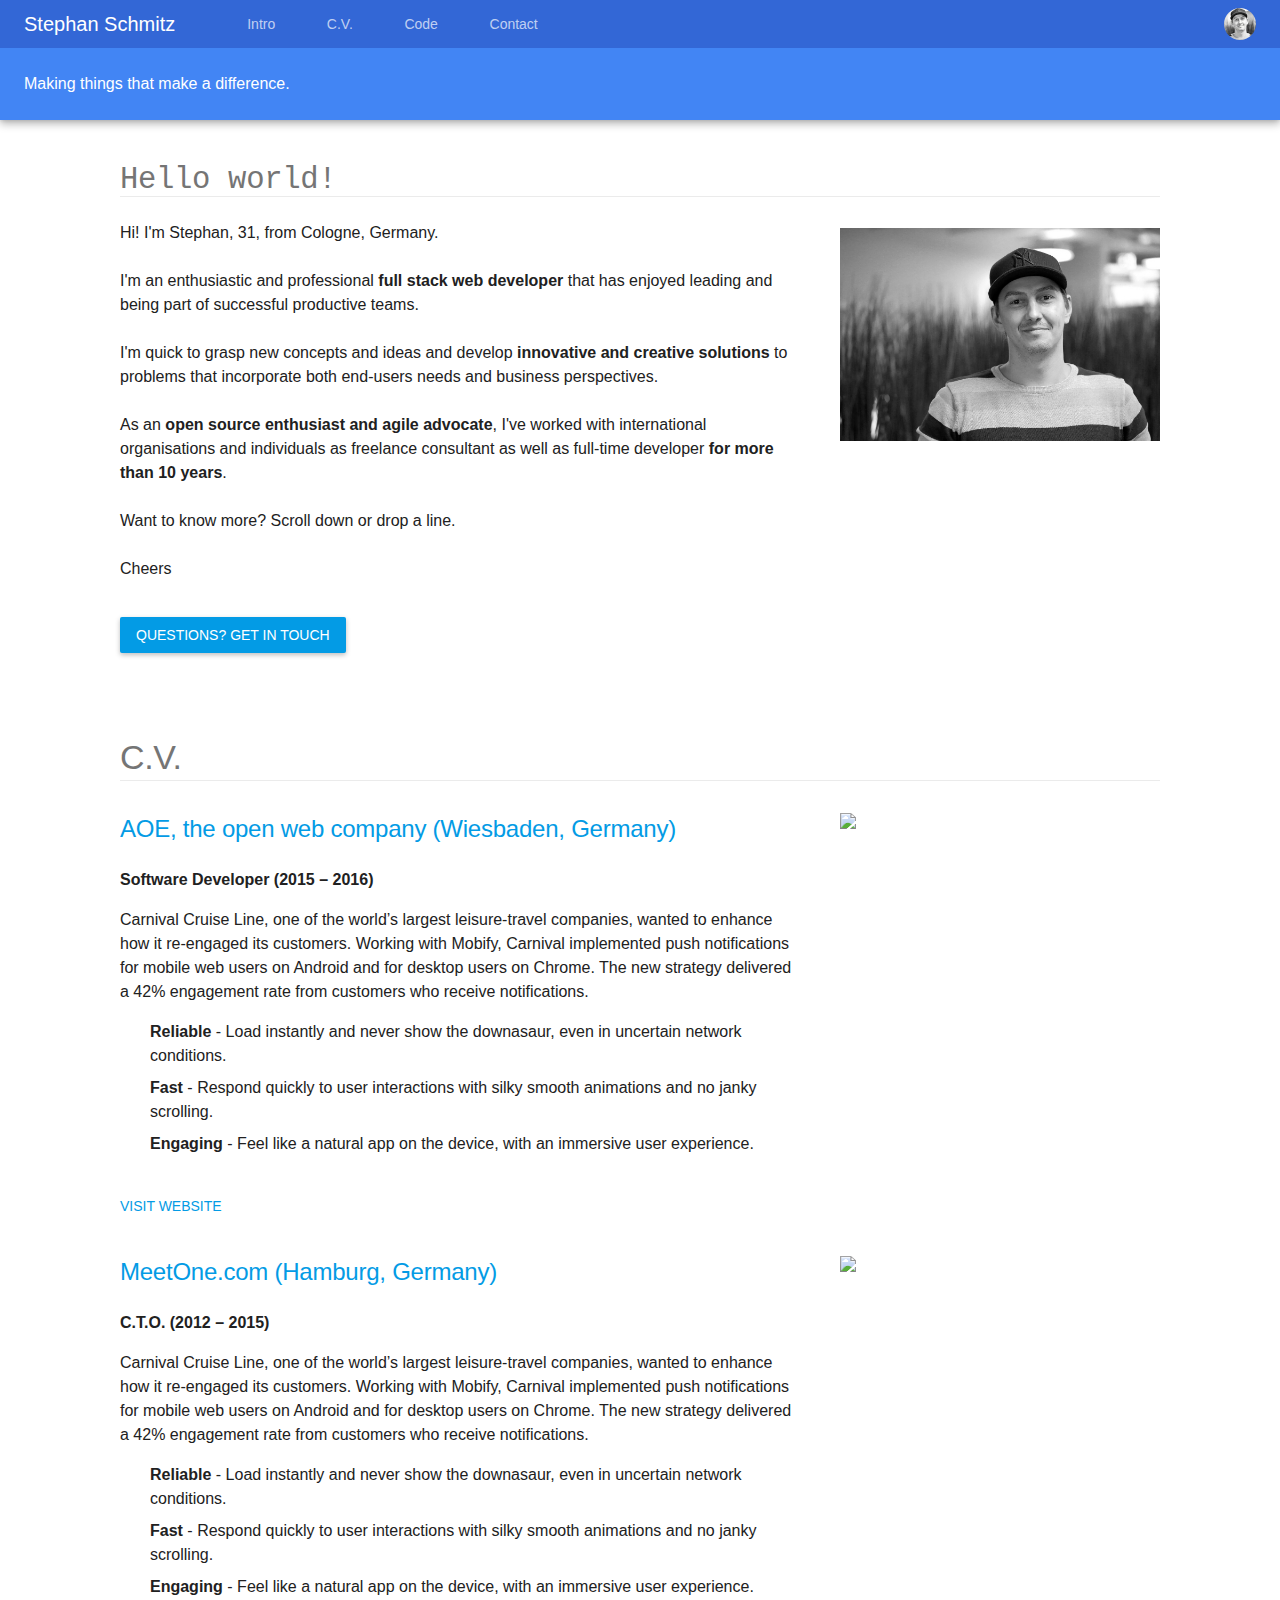
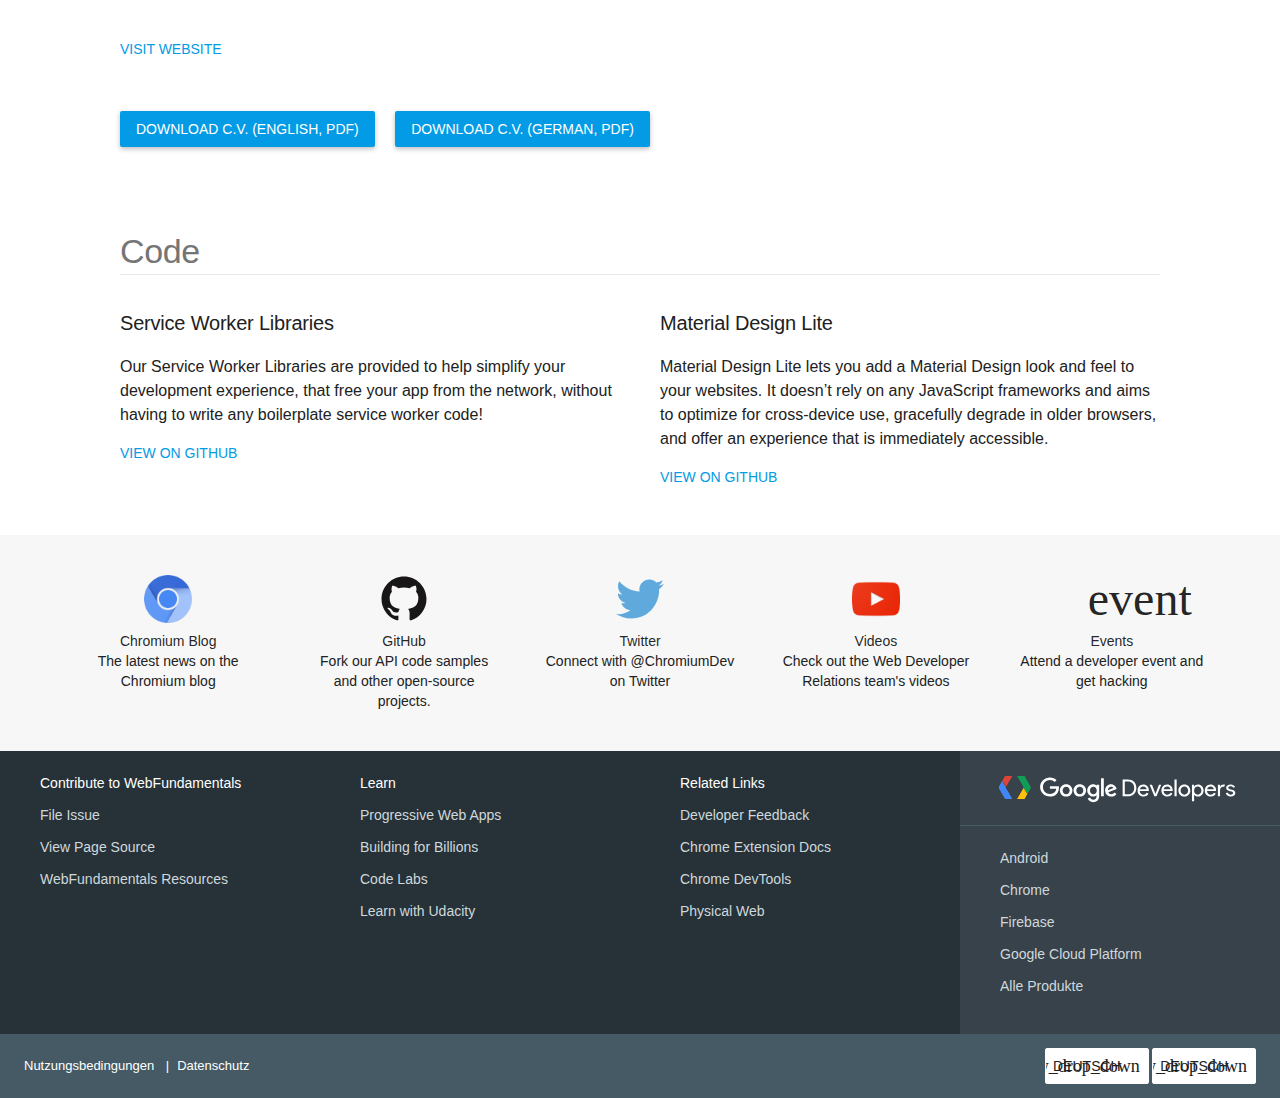
==== commit 403efbef: "Add smaller image" ====
--- a/index.html
+++ b/index.html
@@ -39,14 +39,15 @@
         .devsite-landing-row-no-image-background .devsite-landing-row-item.circled img {
             border-radius: 50%;
         }
-        h1, .devsite-landing-row h2 {
+        .devsite-landing-row h2,
+        h1 {
             border-bottom: 1px solid #ebebeb;
         }
         h1.devsite-product-name {
             border-bottom: 0;
         }
         h5.job-title {
-            margin: 16px 0 16px;
+            margin: 16px 0;
         }
         h3.job-company-name {
             font-weight: 500;
@@ -58,10 +59,13 @@
     <div class="devsite-wrapper" style="margin-top: 48px;">
 
         <header class="devsite-top-section nocontent" style="position: static;">
+
             <div class="devsite-top-logo-row-wrapper-wrapper" style="position: fixed;">
                 <div class="devsite-top-logo-row-wrapper">
                     <div class="devsite-top-logo-row devsite-full-site-width">
+
                         <button type="button" class="devsite-expand-section-nav devsite-header-icon-button button-flat material-icons gc-analytics-event" data-category="Site-Wide Custom Events" data-label="Hamburger menu"></button>
+
                         <div class="devsite-product-name-wrapper">
                             <span class="devsite-product-name">
                                 <ul class="devsite-breadcrumb-list">
@@ -73,30 +77,27 @@
                                 </ul>
                             </span>
                         </div>
+
                         <div class="devsite-header-upper-tabs">
                             <nav class="devsite-doc-set-nav devsite-nav devsite-overflow-tabs-scroll-wrapper">
                                 <ul class="devsite-doc-set-nav-tab-list devsite-overflow-tabs-scroll" style="min-width: 450px; left: 0px;">
                                     <li class="devsite-doc-set-nav-tab-container">
-                                        <a href="https://developers.google.com/web/fundamentals/" class="
-            devsite-doc-set-nav-tab gc-analytics-event" data-category="Site-Wide Custom Events" data-label="Tab: Fundamentals">
+                                        <a href="https://developers.google.com/web/fundamentals/" class="devsite-doc-set-nav-tab gc-analytics-event" data-category="Site-Wide Custom Events" data-label="Tab: Fundamentals">
                                             Intro
                                         </a>
                                     </li>
                                     <li class="devsite-doc-set-nav-tab-container">
-                                        <a href="#cv" class="
-            devsite-doc-set-nav-tab gc-analytics-event" data-category="Site-Wide Custom Events" data-label="Tab: Tools">
+                                        <a href="#cv" class="devsite-doc-set-nav-tab gc-analytics-event" data-category="Site-Wide Custom Events" data-label="Tab: Tools">
                                             C.V.
                                         </a>
                                     </li>
                                     <li class="devsite-doc-set-nav-tab-container">
-                                        <a href="https://developers.google.com/web/updates/" class="
-            devsite-doc-set-nav-tab gc-analytics-event" data-category="Site-Wide Custom Events" data-label="Tab: Updates">
+                                        <a href="https://developers.google.com/web/updates/" class="devsite-doc-set-nav-tab gc-analytics-event" data-category="Site-Wide Custom Events" data-label="Tab: Updates">
                                             Code
                                         </a>
                                     </li>
                                     <li class="devsite-doc-set-nav-tab-container">
-                                        <a href="https://developers.google.com/web/showcase/" class="
-            devsite-doc-set-nav-tab gc-analytics-event" data-category="Site-Wide Custom Events" data-label="Tab: Case Studies">
+                                        <a href="https://developers.google.com/web/showcase/" class="devsite-doc-set-nav-tab gc-analytics-event" data-category="Site-Wide Custom Events" data-label="Tab: Case Studies">
                                             Contact
                                         </a>
                                     </li>
@@ -105,10 +106,13 @@
                                 <button type="button" class="devsite-overflow-tabs-scroll-button devsite-top-button material-icons devsite-scroll-back devsite-hidden"></button>
                             </nav>
                         </div>
+
                         <img src="./index_files/photo.jpg" class="devsite-user-avatar gc-analytics-event" data-category="Site-Wide Custom Events" data-label="User avatar" tabindex="0">
+
                     </div>
                 </div>
             </div>
+
             <div class="devsite-collapsible-section" style="margin-top: 0px;">
                 <div class="devsite-header-background devsite-full-site-width">
                     <div class="devsite-product-id-row devsite-full-site-width" style="visibility: visible;">
@@ -118,6 +122,7 @@
                     </div>
                 </div>
             </div>
+
         </header>
 
         <script>
@@ -195,21 +200,24 @@
                     <article class="devsite-article-inner">
 
                         <section class="devsite-landing-row devsite-landing-row-1-up devsite-landing-row-67 devsite-landing-row-no-image-background">
-                            <h1 id="chrome-devtools"><code>Hello world!</code></h1>
+                            <h1 id="chrome-devtools">
+                                <code>Hello world!</code>
+                            </h1>
                             <div class="devsite-landing-row-item">
-                                <!--
-                                    https://avatars0.githubusercontent.com/u/845131?v=3&amp;s=343
-                                    https://lh6.googleusercontent.com/-p9HfoP2THnE/AAAAAAAAAAI/AAAAAAAAfFc/1tXsVyERBgM/photo.jpg?sz=0
-                                    http://eyecatchup.github.io/resume/index_files/Stephan_Schmitz_edit3_1600.jpg
-                                -->
-                                <img src="http://eyecatchup.github.io/resume/index_files/Stephan_Schmitz_edit3_1600.jpg" class="devsite-landing-row-item-image" style="margin-top:7px;"
-                                  srcset="http://eyecatchup.github.io/resume/index_files/Stephan_Schmitz_edit3_1600.jpg 1x, http://eyecatchup.github.io/resume/index_files/Stephan_Schmitz_edit3_1600.jpg 2x">
+                                <img src="http://eyecatchup.github.io/resume/index_files/Stephan_Schmitz_edit3_600.jpg" class="devsite-landing-row-item-image" style="margin-top:7px;"
+                                  srcset="http://eyecatchup.github.io/resume/index_files/Stephan_Schmitz_edit3_600.jpg 1x, http://eyecatchup.github.io/resume/index_files/Stephan_Schmitz_edit3_600.jpg 2x">
                                 <div class="devsite-landing-row-item-description">
                                     <p>
                                         Hi! I'm Stephan, 31, from Cologne, Germany.<br><br>
-                                        I'm an enthusiastic and professional <b>full stack web developer</b> that has enjoyed leading and being part of successful productive teams.<br><br>
-                                        I'm quick to grasp new concepts and ideas and develop <b>innovative and creative solutions</b> to problems that incorporate both end-users needs and business perspectives.<br><br>
-                                        As an <b>open source enthusiast and agile advocate</b>, I've worked with international organisations and individuals as freelance consultant as well as full-time developer <b>for more than 10 years</b><!--, with a track record of on-time and on-budget projects-->.<br><br>
+                                        I'm an enthusiastic and professional
+                                        <b>full stack web developer</b>
+                                        that has enjoyed leading and being part of successful productive teams.<br><br>
+                                        I'm quick to grasp new concepts and ideas and develop
+                                        <b>innovative and creative solutions</b>
+                                        to problems that incorporate both end-users needs and business perspectives.<br><br>
+                                        As an
+                                        <b>open source enthusiast and agile advocate</b>, I've worked with international organisations and individuals as freelance consultant as well as full-time developer
+                                        <b>for more than 10 years</b><!--, with a track record of on-time and on-budget projects-->.<br><br>
                                         Want to know more? Scroll down or drop a line.<br><br>
                                         Cheers<br><br>
                                     </p>
@@ -234,14 +242,22 @@
                                         <h3 class="job-company-name" id="carnival-cruise-line">AOE, the open web company (Wiesbaden, Germany)</h3>
                                     </a>
                                     <h5 class="job-title">Software Developer (2015 – 2016)</h5>
-                                    <p>Carnival Cruise Line, one of the world’s largest leisure-travel companies, wanted to enhance how it re-engaged its customers. Working with Mobify, Carnival implemented push notifications for mobile web users on Android and for desktop users on Chrome. The new strategy delivered a 42% engagement rate from customers who receive notifications.</p>
+                                    <p>Carnival Cruise Line, one of the world’s largest leisure-travel companies, wanted to enhance how it re-engaged its customers. Working with Mobify, Carnival implemented push notifications for mobile web users on Android and for desktop users on
+                                        Chrome. The new strategy delivered a 42% engagement rate from customers who receive notifications.</p>
                                     <ul class="checkmarks">
-                                        <li><b>Reliable</b> - Load instantly and never show the downasaur, even in uncertain network conditions.</li>
-                                        <li><b>Fast</b> - Respond quickly to user interactions with silky smooth animations and no janky scrolling.</li>
-                                        <li><b>Engaging</b> - Feel like a natural app on the device, with an immersive user experience.</li>
+                                        <li>
+                                            <b>Reliable</b>
+                                            - Load instantly and never show the downasaur, even in uncertain network conditions.</li>
+                                        <li>
+                                            <b>Fast</b>
+                                            - Respond quickly to user interactions with silky smooth animations and no janky scrolling.</li>
+                                        <li>
+                                            <b>Engaging</b>
+                                            - Feel like a natural app on the device, with an immersive user experience.</li>
                                     </ul>
                                     <div class="devsite-landing-row-item-buttons">
-                                        <br><a href="https://aoe.com/en/" class="button button-white" target="_blank">Visit website</a>
+                                        <br>
+                                        <a href="https://aoe.com/en/" class="button button-white" target="_blank">Visit website</a>
                                     </div>
                                 </div>
                             </div>
@@ -258,14 +274,22 @@
                                         <h3 class="job-company-name" id="carnival-cruise-line">MeetOne.com (Hamburg, Germany)</h3>
                                     </a>
                                     <h5 class="job-title">C.T.O. (2012 – 2015)</h5>
-                                    <p>Carnival Cruise Line, one of the world’s largest leisure-travel companies, wanted to enhance how it re-engaged its customers. Working with Mobify, Carnival implemented push notifications for mobile web users on Android and for desktop users on Chrome. The new strategy delivered a 42% engagement rate from customers who receive notifications.</p>
+                                    <p>Carnival Cruise Line, one of the world’s largest leisure-travel companies, wanted to enhance how it re-engaged its customers. Working with Mobify, Carnival implemented push notifications for mobile web users on Android and for desktop users on
+                                        Chrome. The new strategy delivered a 42% engagement rate from customers who receive notifications.</p>
                                     <ul class="checkmarks">
-                                        <li><b>Reliable</b> - Load instantly and never show the downasaur, even in uncertain network conditions.</li>
-                                        <li><b>Fast</b> - Respond quickly to user interactions with silky smooth animations and no janky scrolling.</li>
-                                        <li><b>Engaging</b> - Feel like a natural app on the device, with an immersive user experience.</li>
+                                        <li>
+                                            <b>Reliable</b>
+                                            - Load instantly and never show the downasaur, even in uncertain network conditions.</li>
+                                        <li>
+                                            <b>Fast</b>
+                                            - Respond quickly to user interactions with silky smooth animations and no janky scrolling.</li>
+                                        <li>
+                                            <b>Engaging</b>
+                                            - Feel like a natural app on the device, with an immersive user experience.</li>
                                     </ul>
                                     <div class="devsite-landing-row-item-buttons">
-                                        <br><a href="https://www.meetone.com/" class="button button-white" target="_blank">Visit website</a>
+                                        <br>
+                                        <a href="https://www.meetone.com/" class="button button-white" target="_blank">Visit website</a>
                                     </div>
                                 </div>
                             </div>
@@ -273,15 +297,15 @@
 
                         <section class="devsite-landing-row devsite-landing-row-1-up devsite-landing-row-67 devsite-landing-row-no-image-background">
                             <div class="devsite-landing-row-item">
-                                    <div class="devsite-landing-row-item-buttons">
-                                        <a href="./index_files/CV_Stephan_Schmitz_en.pdf" class="button button-primary" target="_blank">
-                                            Download C.V. (English, pdf)
-                                        </a>
-
-                                        <a href="./index_files/CV_Stephan_Schmitz_de.pdf" class="button button-primary" target="_blank">
-                                            Download C.V. (German, pdf)
-                                        </a>
-                                    </div>
+                                <div class="devsite-landing-row-item-buttons">
+                                    <a href="./index_files/CV_Stephan_Schmitz_en.pdf" class="button button-primary" target="_blank">
+                                        Download C.V. (English, pdf)
+                                    </a>
+
+                                    <a href="./index_files/CV_Stephan_Schmitz_de.pdf" class="button button-primary" target="_blank">
+                                        Download C.V. (German, pdf)
+                                    </a>
+                                </div>
                             </div>
                         </section>
 
@@ -388,8 +412,7 @@
                                 </li>
                             </ul>
                         </li>
-                        <li class="devsite-footer-linkbox
-             ">
+                        <li class="devsite-footer-linkbox">
                             <h3 class="devsite-footer-linkbox-heading">Learn</h3>
                             <ul class="devsite-footer-linkbox-list">
                                 <li class="devsite-footer-linkbox-item">
@@ -422,8 +445,7 @@
                                 </li>
                             </ul>
                         </li>
-                        <li class="devsite-footer-linkbox
-             ">
+                        <li class="devsite-footer-linkbox">
                             <h3 class="devsite-footer-linkbox-heading">Related Links</h3>
                             <ul class="devsite-footer-linkbox-list">
                                 <li class="devsite-footer-linkbox-item">
@@ -456,8 +478,7 @@
                                 </li>
                             </ul>
                         </li>
-                        <li class="devsite-footer-linkbox
-             devsite-footer-linkbox-sites">
+                        <li class="devsite-footer-linkbox devsite-footer-linkbox-sites">
                             <a href="https://developers.google.com/" class="gc-analytics-event devsite-footer-linkbox-logo-link" data-category="Site-Wide Custom Events" data-label="Footer Google Developers Link"><img class="devsite-footer-linkbox-logo" src="./index_files/logo-color-knockout.svg"></a>
                             <ul class="devsite-footer-linkbox-list">
                                 <li class="devsite-footer-linkbox-item">
@@ -647,5 +668,6 @@
             한국어
         </li>
     </ul>
+
 </body>
 </html>
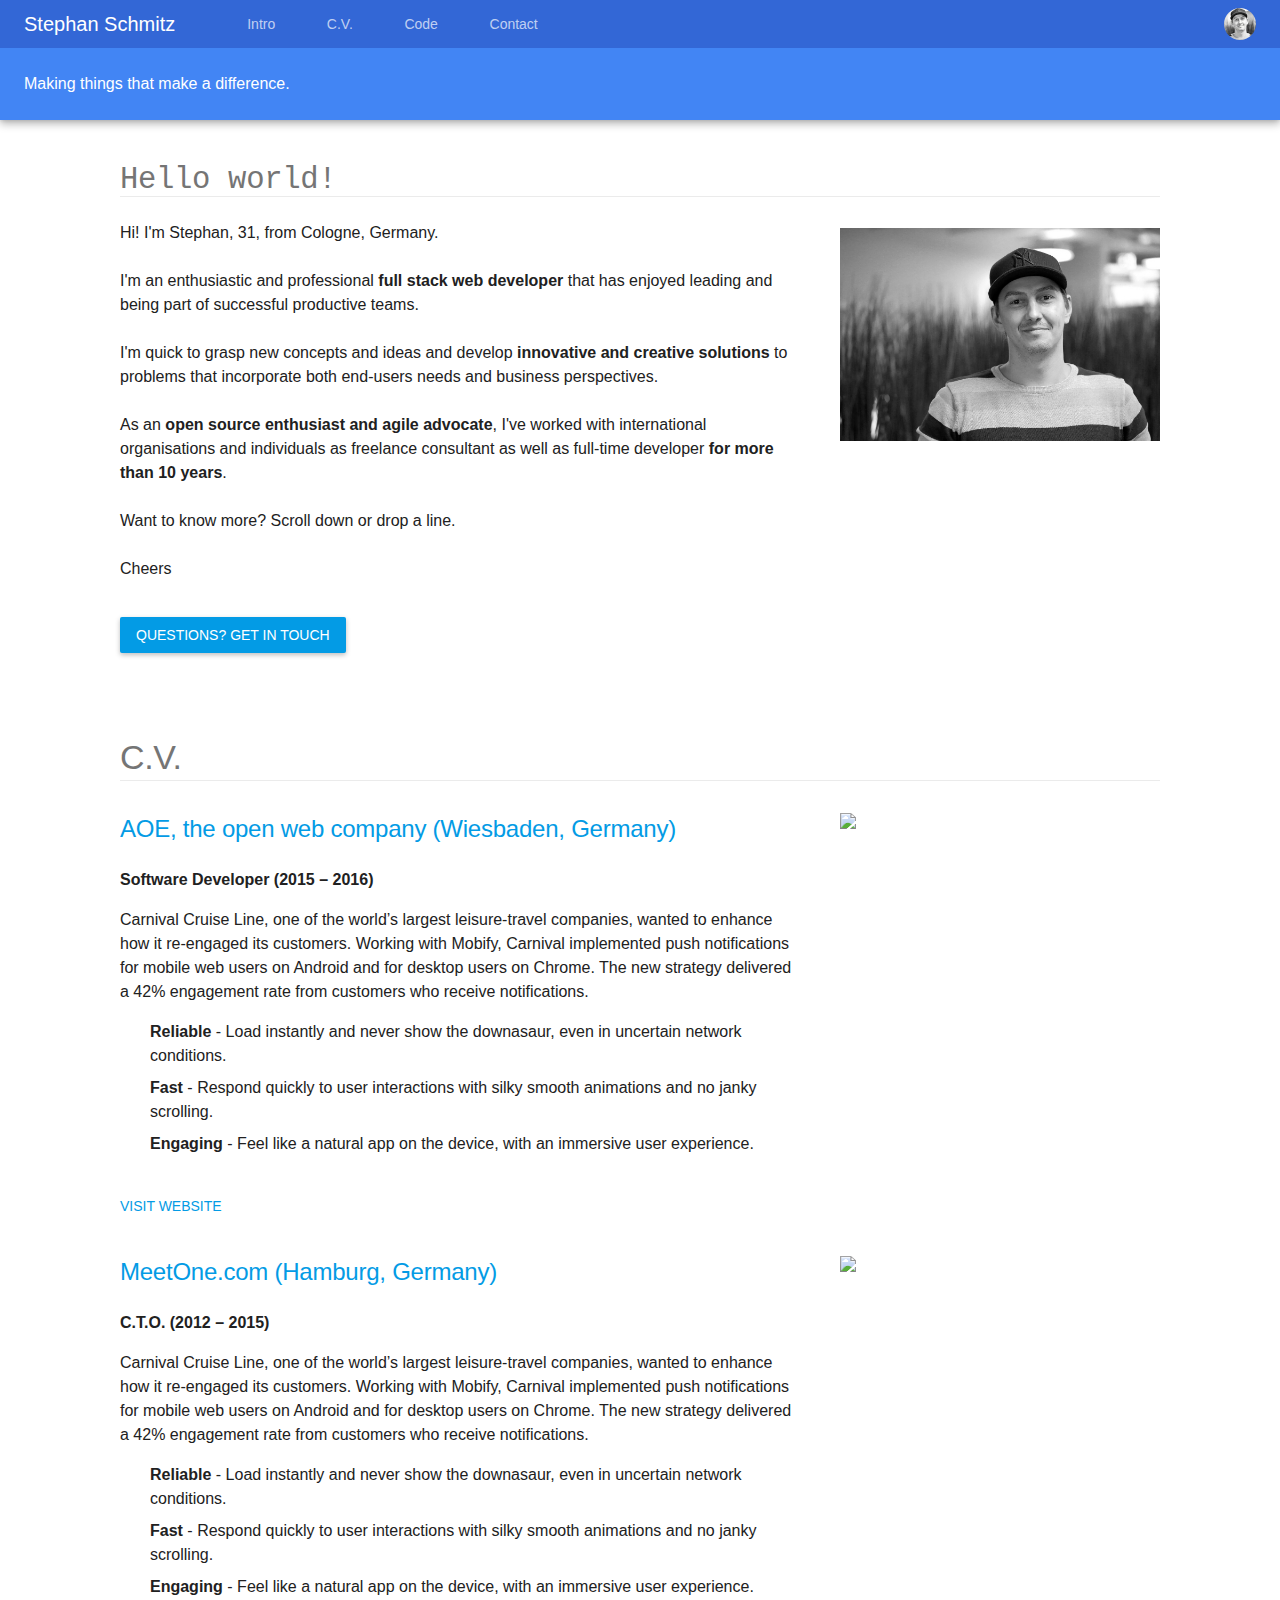
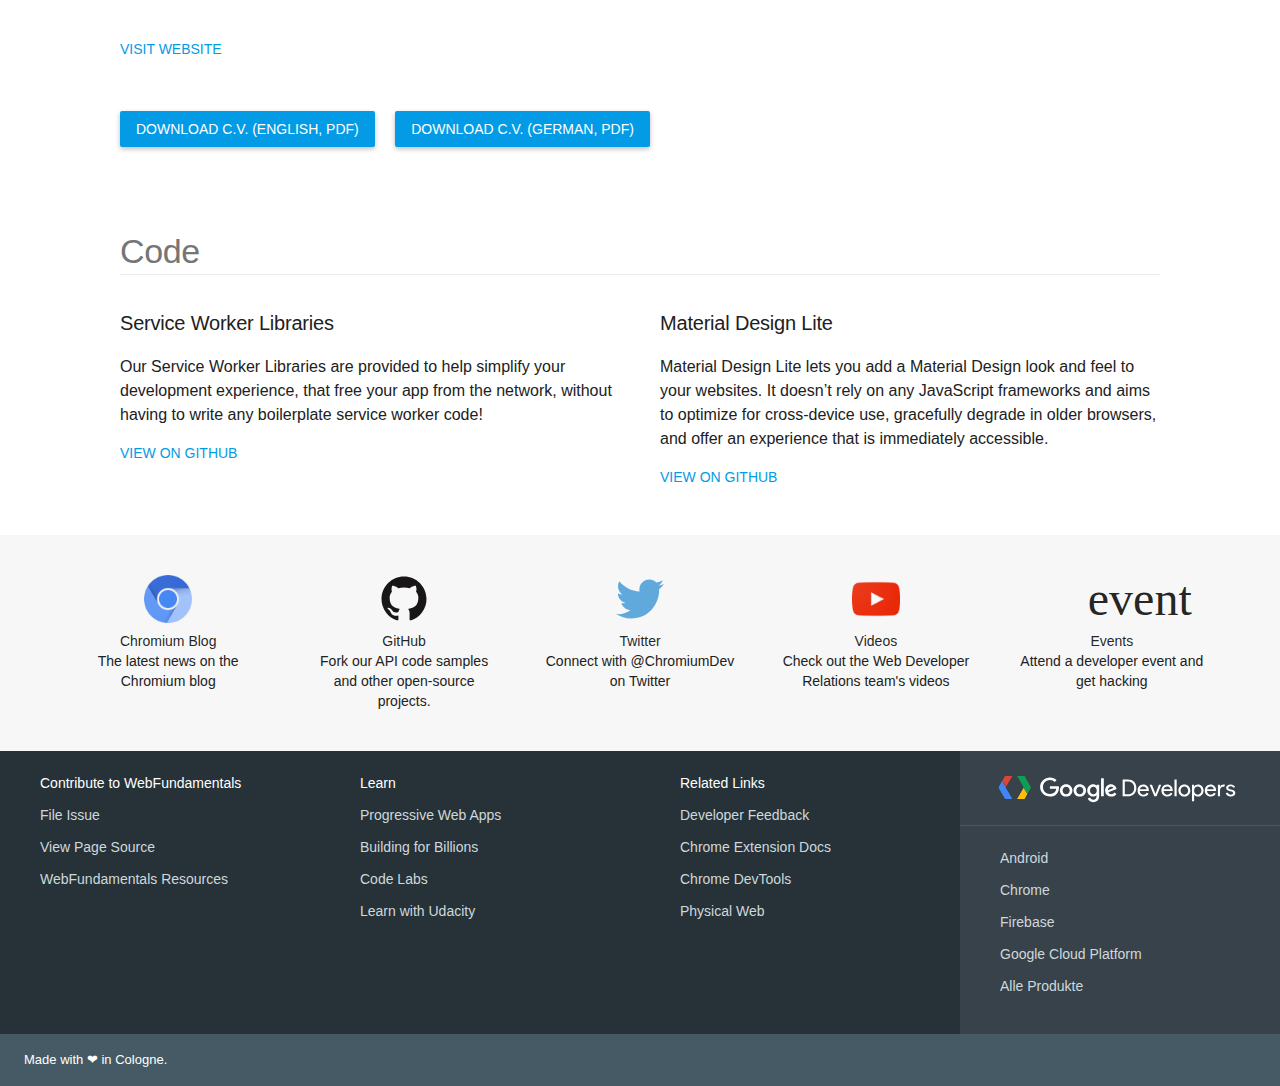
==== commit 1c908709: "Clean up markup" ====
--- a/index.html
+++ b/index.html
@@ -524,50 +524,7 @@
 
             <footer class="devsite-utility-footer">
                 <nav class="devsite-utility-footer-nav devsite-nav devsite-full-site-width">
-                    <span class="devsite-utility-footer-links">
-                        <a class="devsite-utility-footer-link gc-analytics-event" href="https://developers.google.com/site-terms/" data-category="Site-Wide Custom Events" data-label="Footer terms link">Nutzungsbedingungen</a>
-                        <a class="devsite-utility-footer-link gc-analytics-event" href="https://www.google.com/policies/privacy/" data-category="Site-Wide Custom Events" data-label="Footer privacy link">Datenschutz</a>
-                    </span>
-                    <form class="devsite-utility-footer-language" action="https://developers.google.com/i18n/setlang/" method="post"><input type="hidden" name="xsrf_token" value="cxBq4wI3XEZavGnjfEOwh-GRKyfzdDSLDjtv78Mv02s6MTQ4MDY3OTI2MjYwODM2MA"><input type="hidden" name="next" value="/web/tools/">
-                        <select class="devsite-utility-footer-language-select kd-select" name="language" style="display: none;">
-                            <option value="id">
-                                Bahasa Indonesia
-                            </option>
-                            <option value="de" selected="selected">
-                                Deutsch
-                            </option>
-                            <option value="en">
-                                English
-                            </option>
-                            <option value="es">
-                                español
-                            </option>
-                            <option value="fr">
-                                français
-                            </option>
-                            <option value="pt-br">
-                                Português Brasileiro
-                            </option>
-                            <option value="ru">
-                                Русский
-                            </option>
-                            <option value="ja">
-                                日本語
-                            </option>
-                            <option value="zh-cn">
-                                简体中文
-                            </option>
-                            <option value="ko">
-                                한국어
-                            </option>
-                        </select>
-                        <span class="kd-button kd-menubutton kd-select">
-                            <div class="label">
-                                Deutsch
-                            </div>
-                            <div class="kd-disclosureindicator"></div>
-                        </span>
-                    </form>
+                    <span class="devsite-utility-footer-links">Made with ❤ in Cologne.</span>
                 </nav>
             </footer>
 
@@ -636,38 +593,5 @@
 
     <span id="devsite-request-elapsed" data-request-elapsed="745.589971542"></span>
 
-    <ul class="kd-menulist devsite-hidden" style="left: 1226.89px; right: auto; top: 2109px;">
-        <li class="kd-menulistitem">
-            Bahasa Indonesia
-        </li>
-        <li class="kd-menulistitem devsite-selected-option">
-            Deutsch
-        </li>
-        <li class="kd-menulistitem">
-            English
-        </li>
-        <li class="kd-menulistitem">
-            español
-        </li>
-        <li class="kd-menulistitem">
-            français
-        </li>
-        <li class="kd-menulistitem">
-            Português Brasileiro
-        </li>
-        <li class="kd-menulistitem">
-            Русский
-        </li>
-        <li class="kd-menulistitem">
-            日本語
-        </li>
-        <li class="kd-menulistitem">
-            简体中文
-        </li>
-        <li class="kd-menulistitem">
-            한국어
-        </li>
-    </ul>
-
 </body>
 </html>
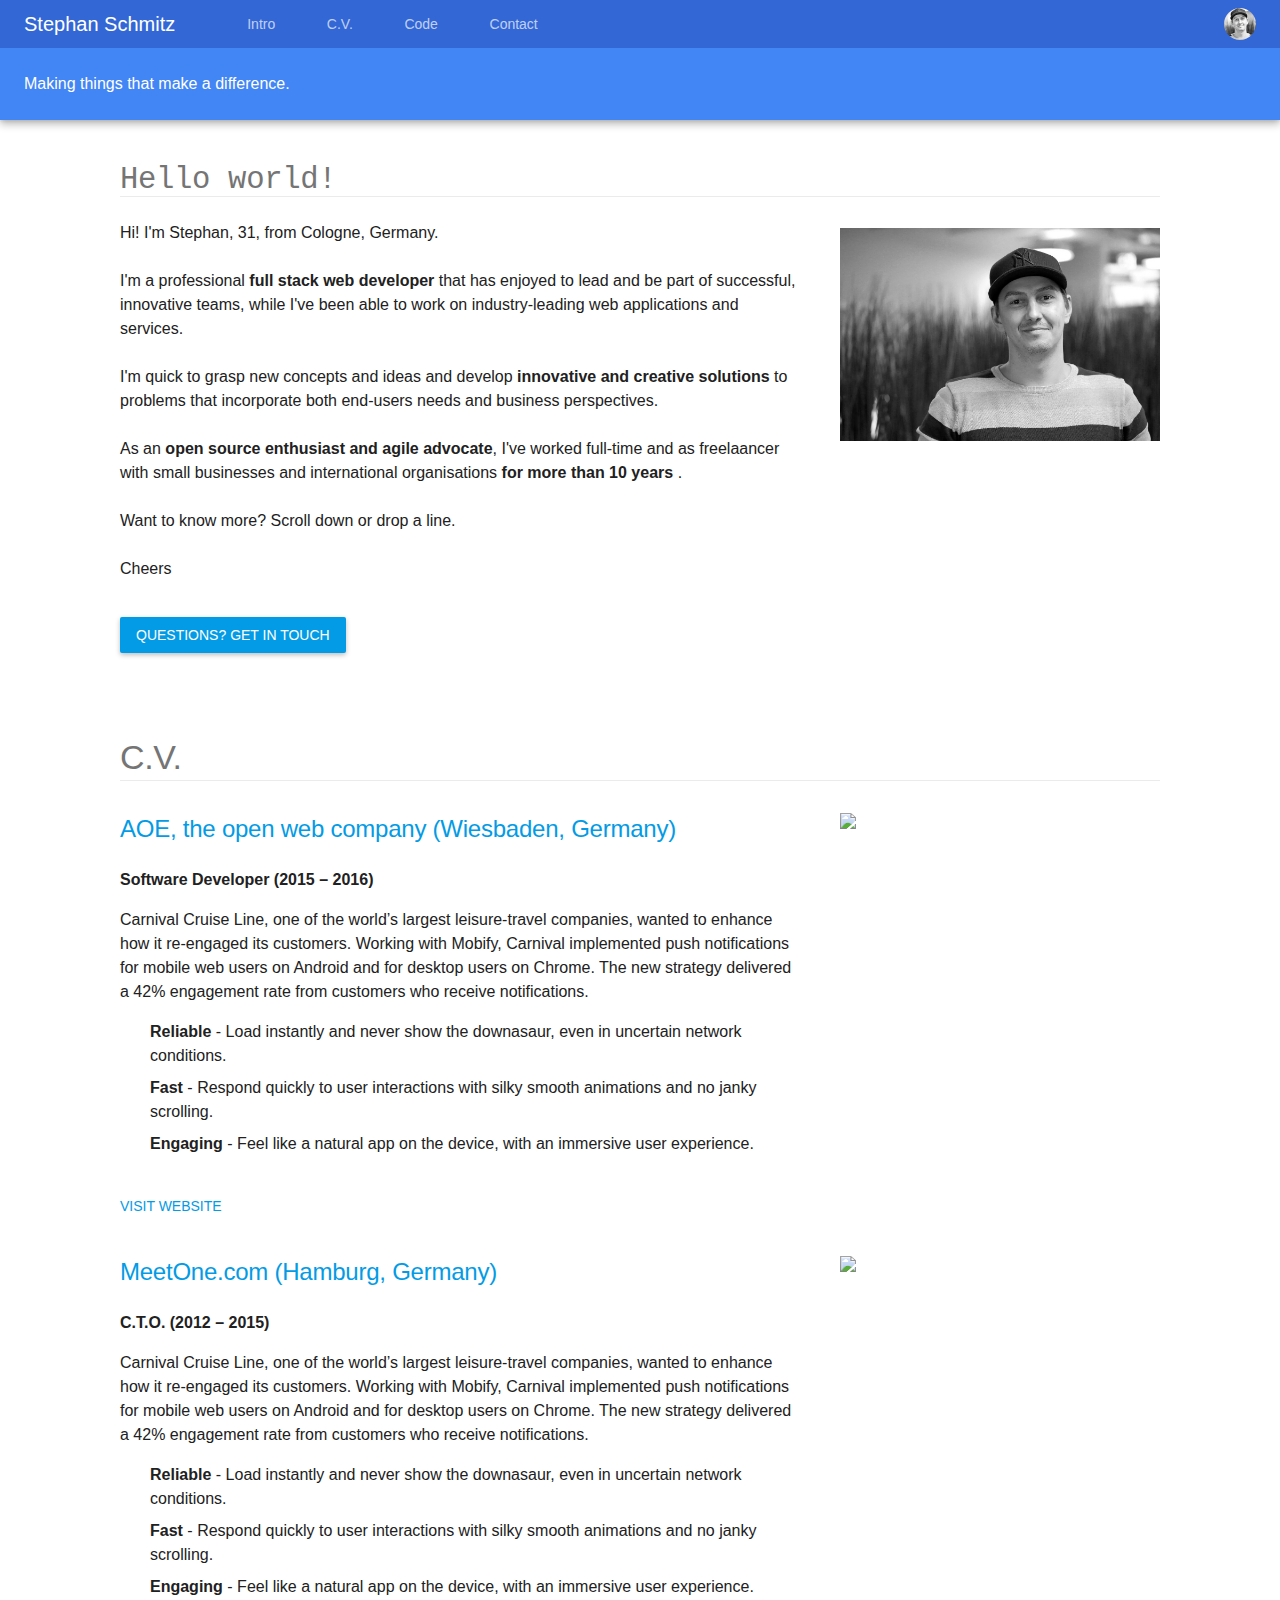
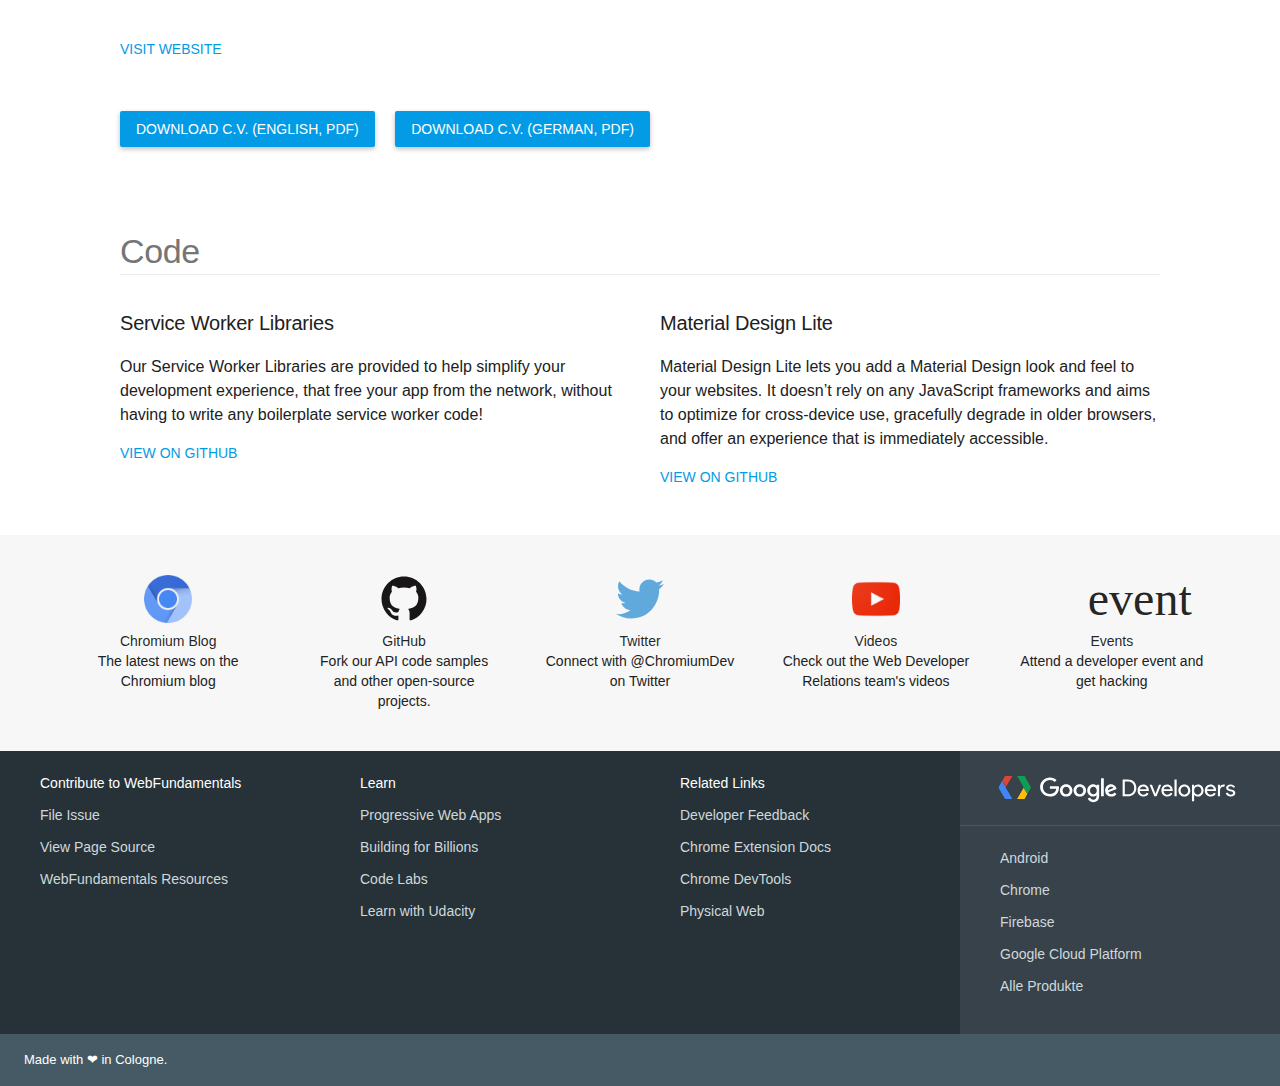
==== commit 6eecb884: "Wording" ====
--- a/index.html
+++ b/index.html
@@ -209,15 +209,13 @@
                                 <div class="devsite-landing-row-item-description">
                                     <p>
                                         Hi! I'm Stephan, 31, from Cologne, Germany.<br><br>
-                                        I'm an enthusiastic and professional
-                                        <b>full stack web developer</b>
-                                        that has enjoyed leading and being part of successful productive teams.<br><br>
+                                        I'm a professional <b>full stack web developer</b> that has enjoyed to lead and be part of successful, innovative teams, while I've been able to work on industry-leading web applications and services.<br><br>
                                         I'm quick to grasp new concepts and ideas and develop
                                         <b>innovative and creative solutions</b>
                                         to problems that incorporate both end-users needs and business perspectives.<br><br>
                                         As an
-                                        <b>open source enthusiast and agile advocate</b>, I've worked with international organisations and individuals as freelance consultant as well as full-time developer
-                                        <b>for more than 10 years</b><!--, with a track record of on-time and on-budget projects-->.<br><br>
+                                        <b>open source enthusiast and agile advocate</b>, I've worked full-time and as freelaancer with small businesses and international organisations <b>for more than 10 years</b>
+                                        <!--, with a track record of on-time and on-budget projects-->.<br><br>
                                         Want to know more? Scroll down or drop a line.<br><br>
                                         Cheers<br><br>
                                     </p>
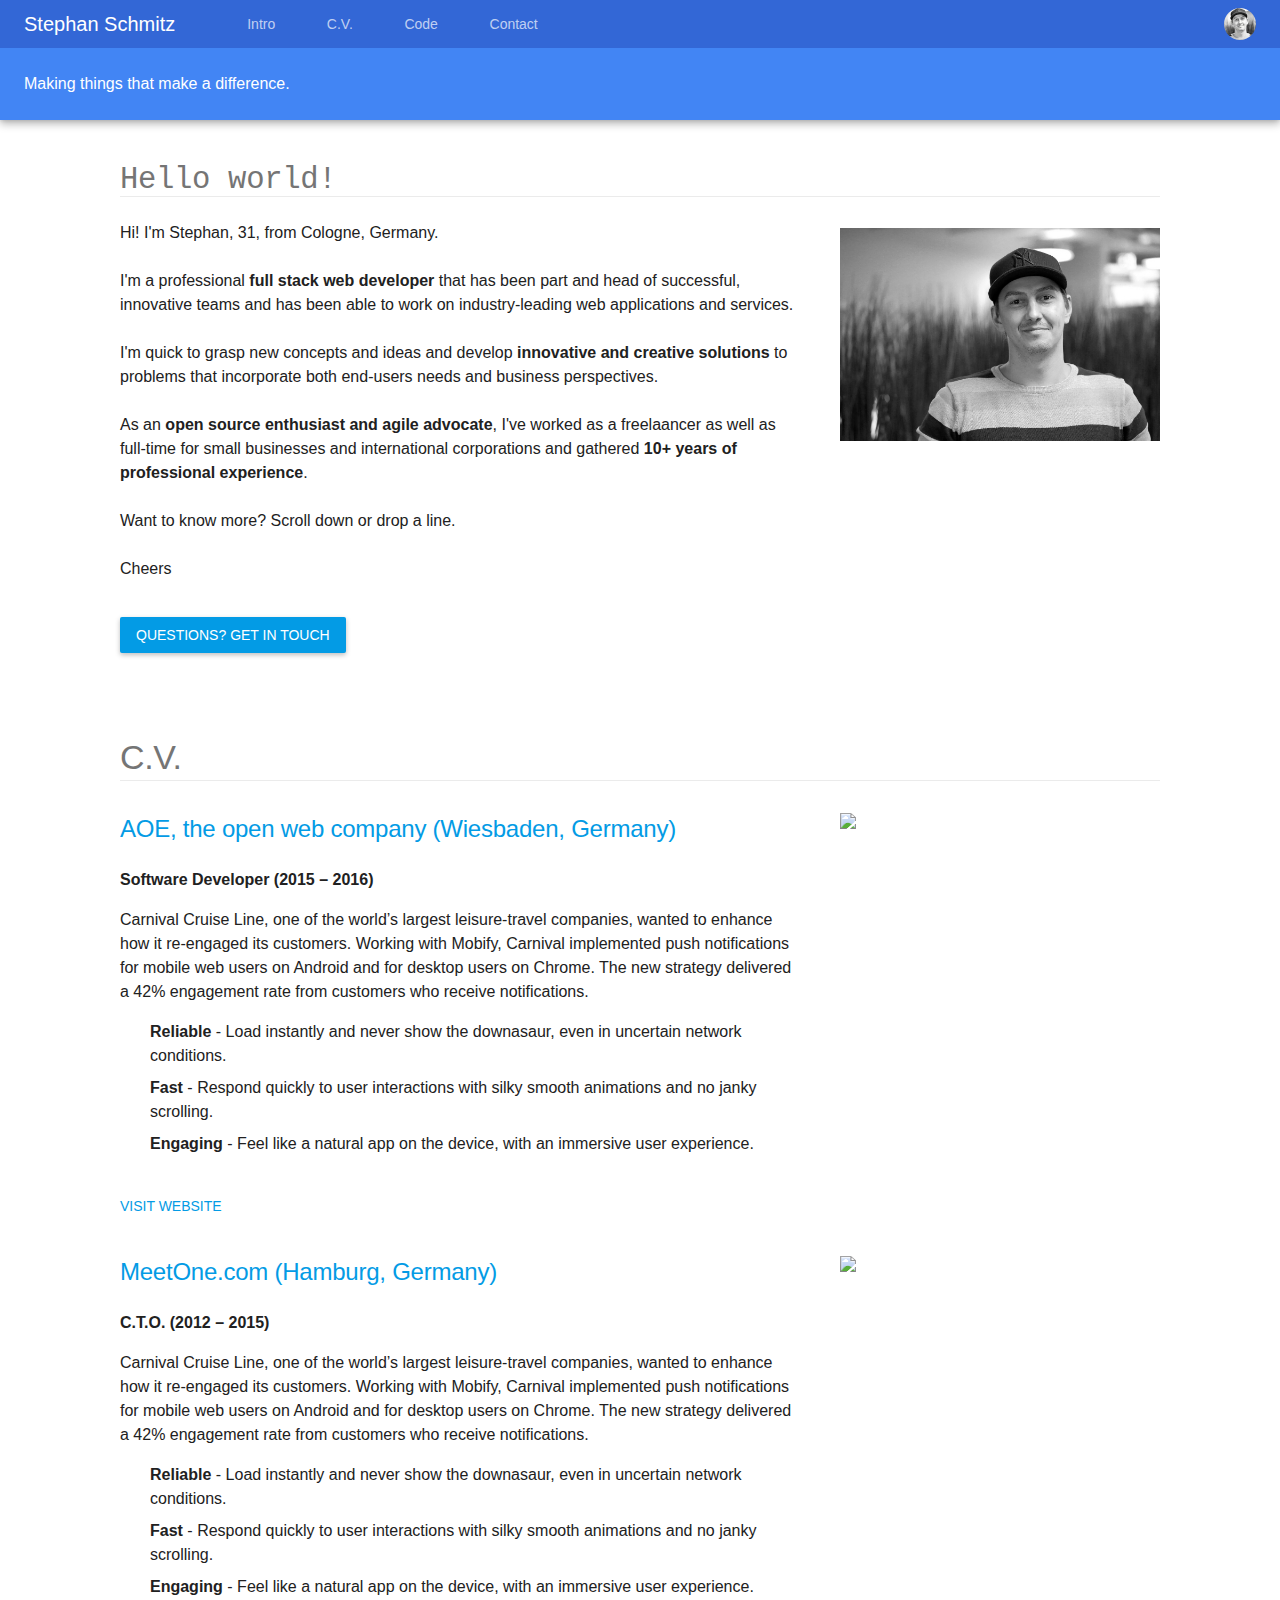
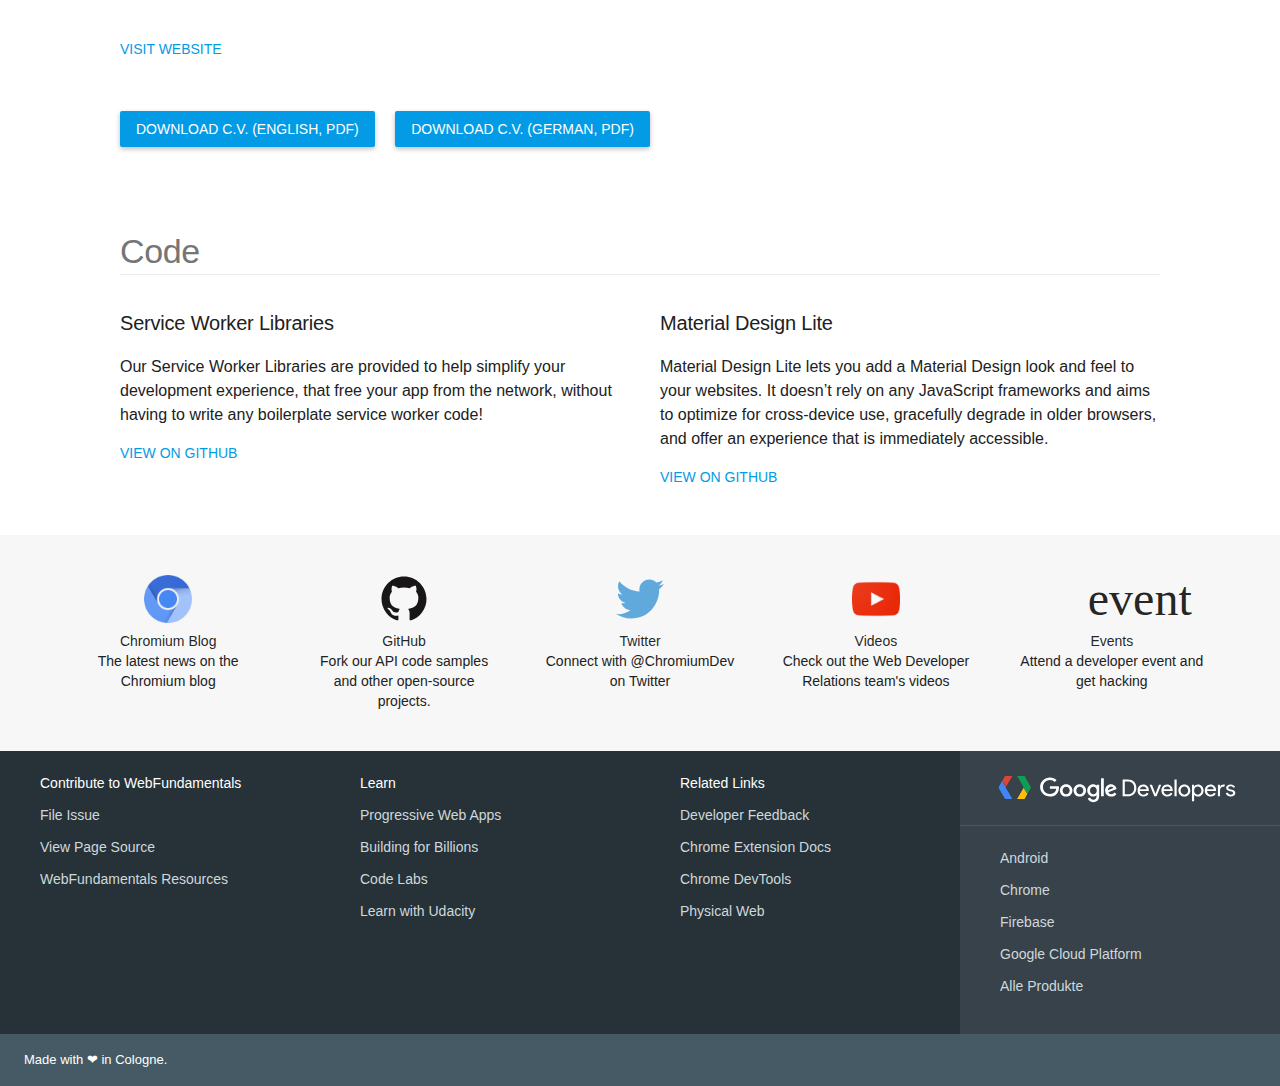
==== commit 31b8f12e: "Wording" ====
--- a/index.html
+++ b/index.html
@@ -209,13 +209,13 @@
                                 <div class="devsite-landing-row-item-description">
                                     <p>
                                         Hi! I'm Stephan, 31, from Cologne, Germany.<br><br>
-                                        I'm a professional <b>full stack web developer</b> that has enjoyed to lead and be part of successful, innovative teams, while I've been able to work on industry-leading web applications and services.<br><br>
+                                        I'm a professional <b>full stack web developer</b> that has been part and head of successful, innovative teams and has been able to work on industry-leading web applications and services.<br><br>
                                         I'm quick to grasp new concepts and ideas and develop
                                         <b>innovative and creative solutions</b>
                                         to problems that incorporate both end-users needs and business perspectives.<br><br>
                                         As an
-                                        <b>open source enthusiast and agile advocate</b>, I've worked full-time and as freelaancer with small businesses and international organisations <b>for more than 10 years</b>
-                                        <!--, with a track record of on-time and on-budget projects-->.<br><br>
+                                        <b>open source enthusiast and agile advocate</b>, I've worked as a freelaancer as well as full-time for small businesses and international corporations and gathered <b>10+ years of professional experience</b>.
+                                        <!--, with a track record of on-time and on-budget projects--><br><br>
                                         Want to know more? Scroll down or drop a line.<br><br>
                                         Cheers<br><br>
                                     </p>
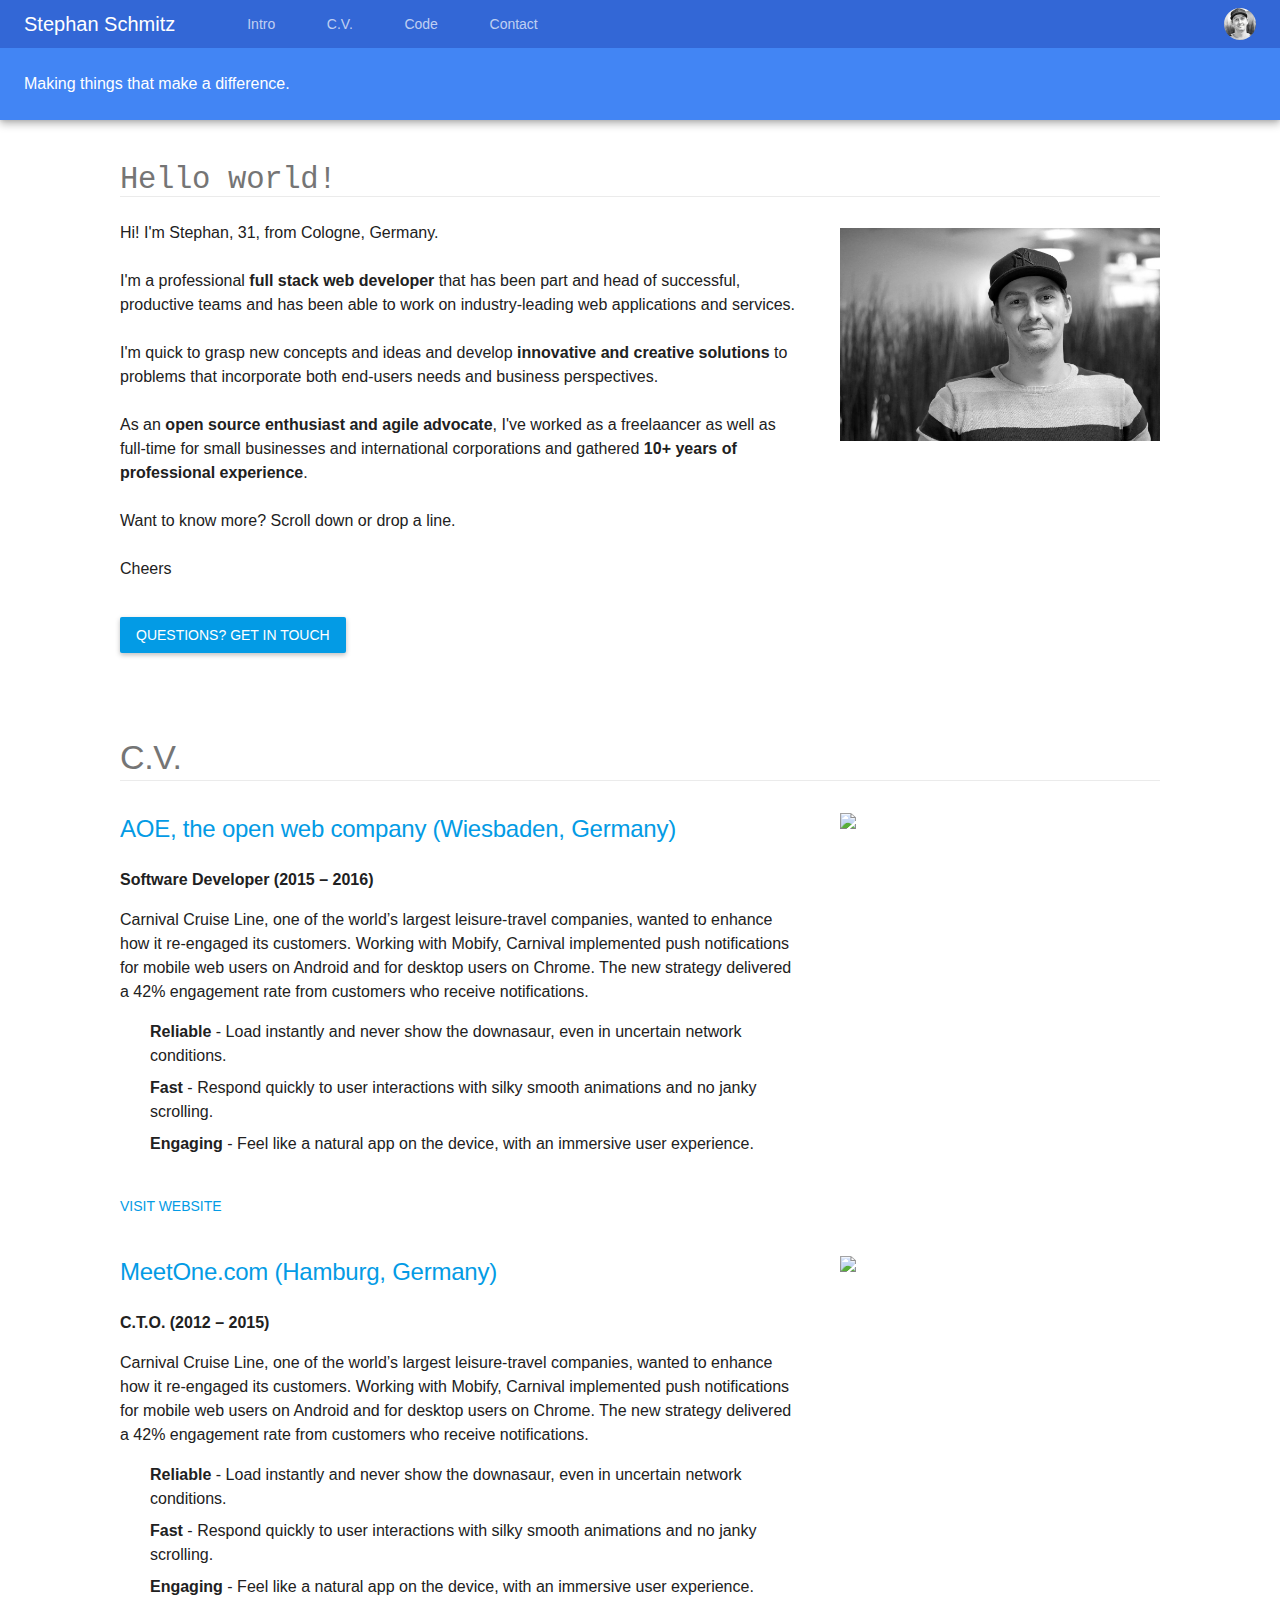
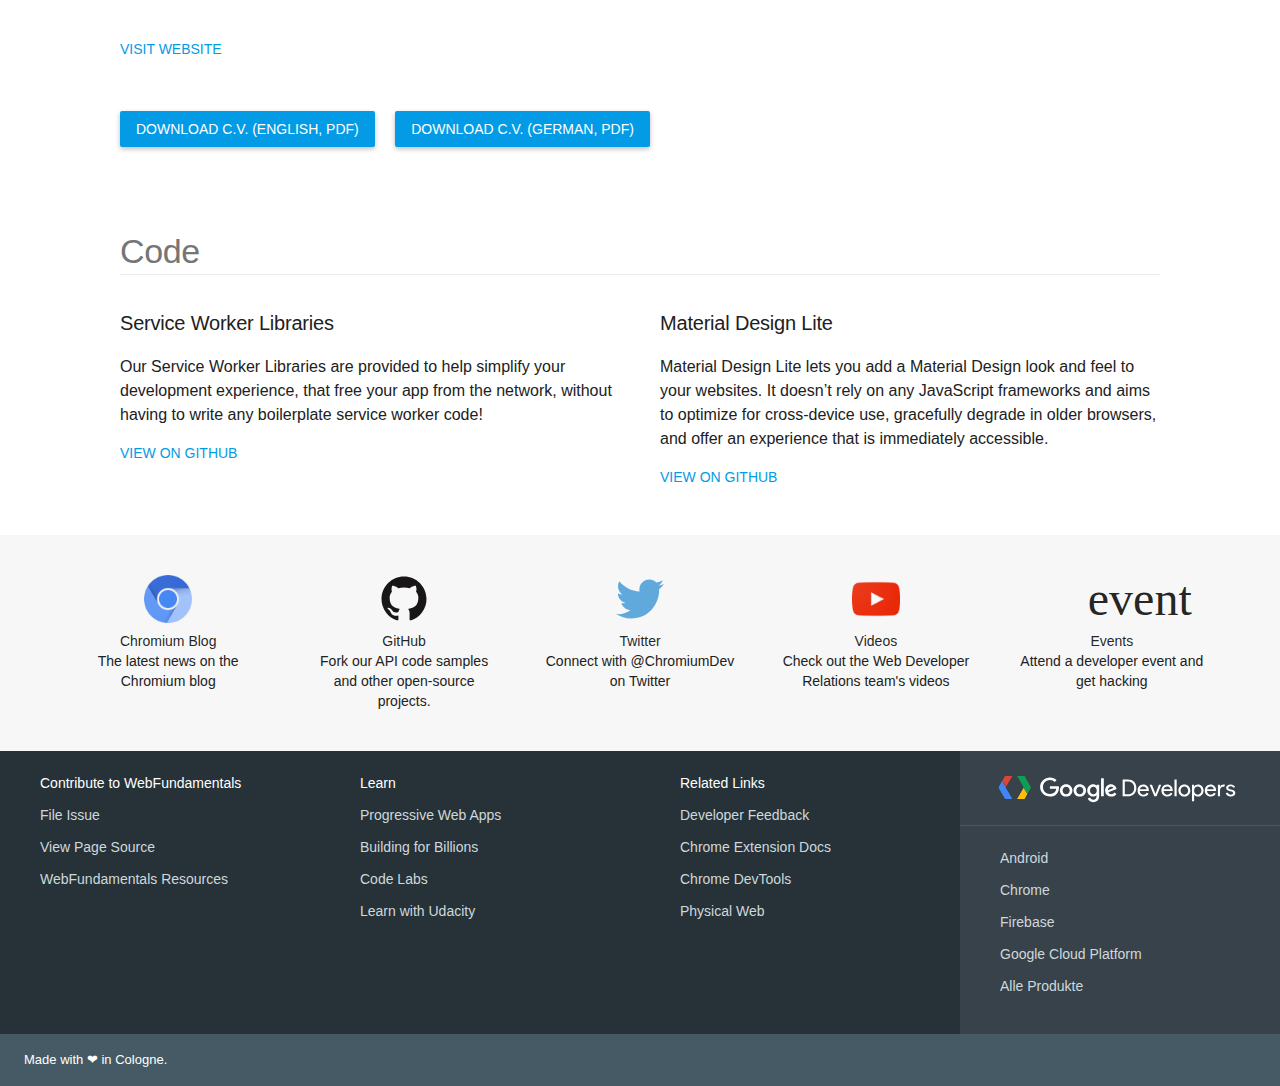
==== commit 6189073e: "Wording" ====
--- a/index.html
+++ b/index.html
@@ -209,7 +209,7 @@
                                 <div class="devsite-landing-row-item-description">
                                     <p>
                                         Hi! I'm Stephan, 31, from Cologne, Germany.<br><br>
-                                        I'm a professional <b>full stack web developer</b> that has been part and head of successful, innovative teams and has been able to work on industry-leading web applications and services.<br><br>
+                                        I'm a professional <b>full stack web developer</b> that has been part and head of successful, productive teams and has been able to work on industry-leading web applications and services.<br><br>
                                         I'm quick to grasp new concepts and ideas and develop
                                         <b>innovative and creative solutions</b>
                                         to problems that incorporate both end-users needs and business perspectives.<br><br>
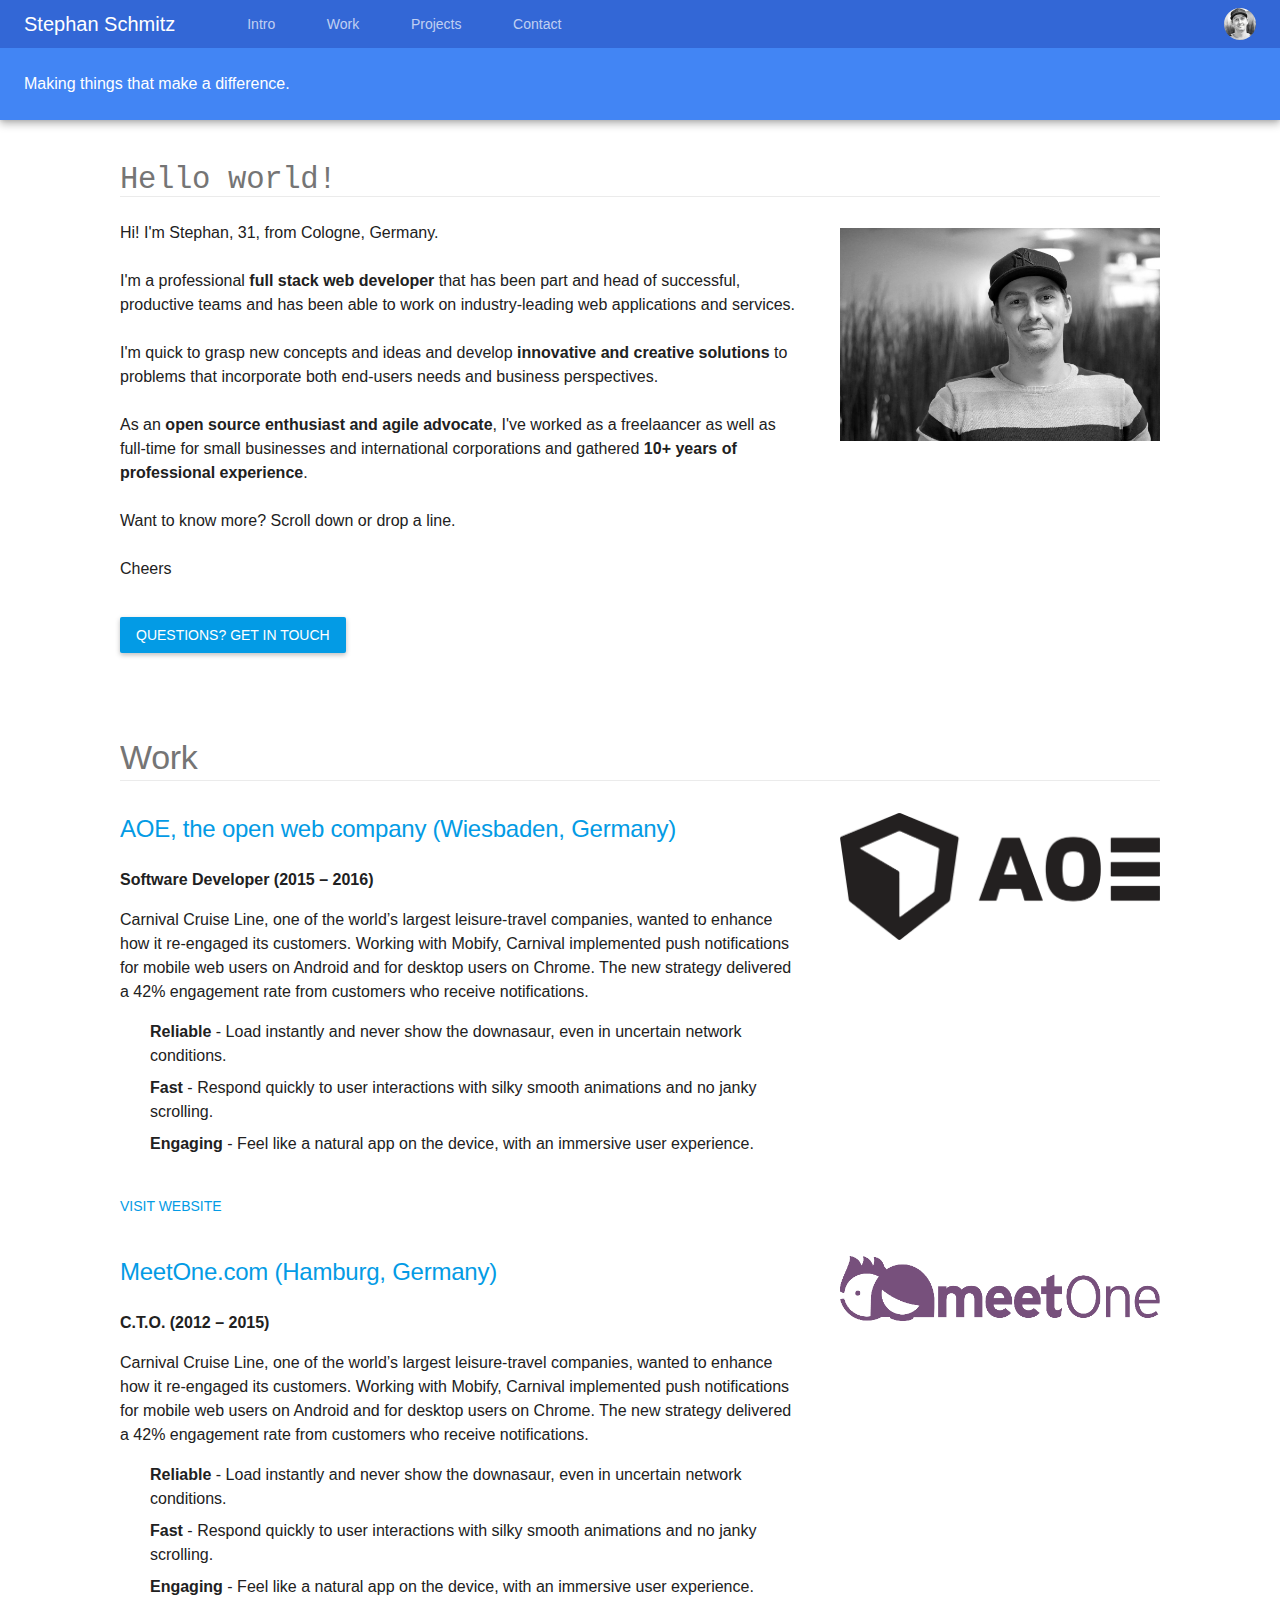
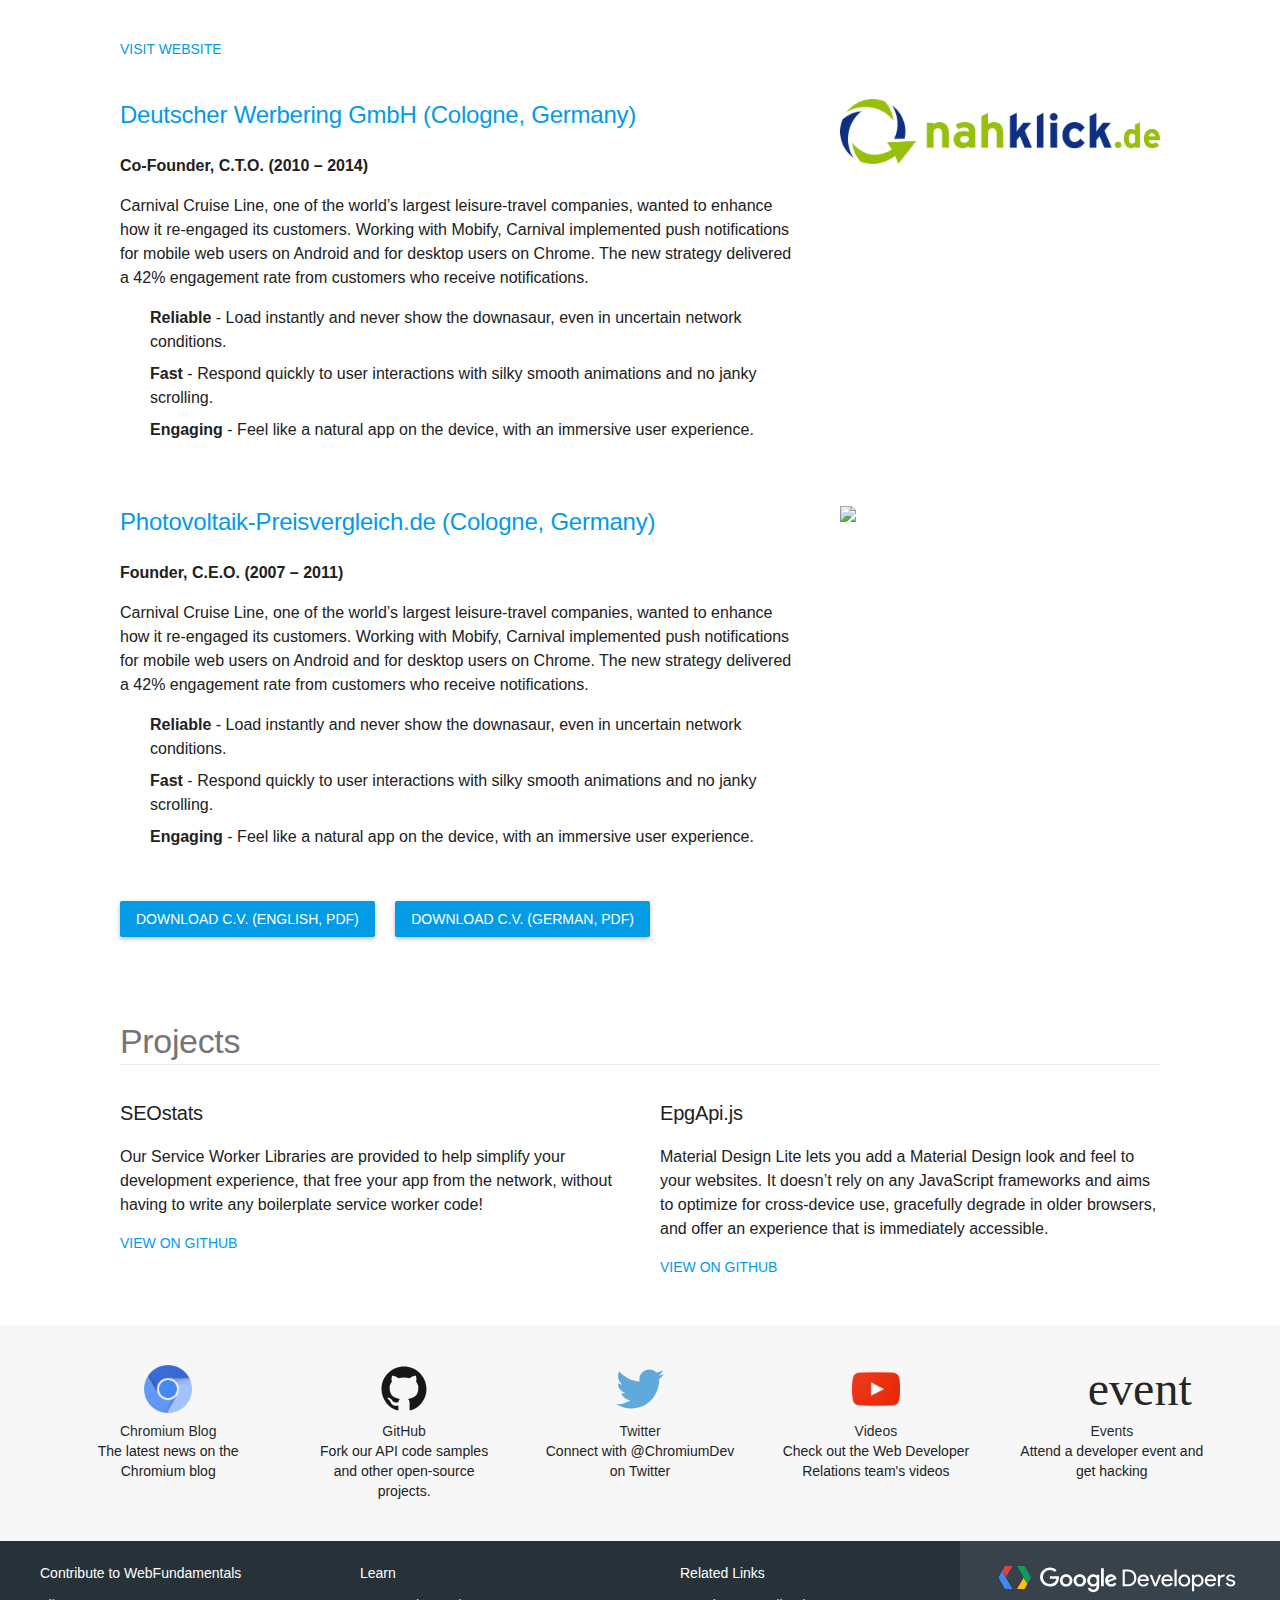
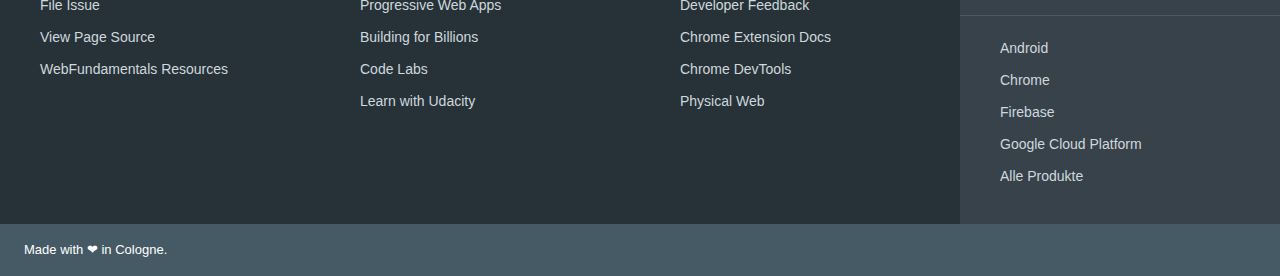
==== commit 442d34a8: "Add more content" ====
--- a/index.html
+++ b/index.html
@@ -88,12 +88,12 @@
                                     </li>
                                     <li class="devsite-doc-set-nav-tab-container">
                                         <a href="#cv" class="devsite-doc-set-nav-tab gc-analytics-event" data-category="Site-Wide Custom Events" data-label="Tab: Tools">
-                                            C.V.
+                                            Work
                                         </a>
                                     </li>
                                     <li class="devsite-doc-set-nav-tab-container">
                                         <a href="https://developers.google.com/web/updates/" class="devsite-doc-set-nav-tab gc-analytics-event" data-category="Site-Wide Custom Events" data-label="Tab: Updates">
-                                            Code
+                                            Projects
                                         </a>
                                     </li>
                                     <li class="devsite-doc-set-nav-tab-container">
@@ -161,7 +161,7 @@
 
                                 <a href="#cv" class="devsite-nav-responsive-tab devsite-nav-title gc-analytics-event" data-category="Site-Wide Custom Events" data-label="Responsive Tab: Tools">
                                     <span>
-                                        C.V.
+                                        Work
                                     </span>
                                 </a>
 
@@ -171,7 +171,7 @@
 
                                 <a href="https://developers.google.com/web/updates/?nav=true" class="devsite-nav-responsive-tab devsite-nav-title gc-analytics-event" data-category="Site-Wide Custom Events" data-label="Responsive Tab: Updates">
                                     <span>
-                                        Code
+                                        Projects
                                     </span>
                                 </a>
 
@@ -229,11 +229,10 @@
                         </section>
 
                         <section class="devsite-landing-row devsite-landing-row-1-up devsite-landing-row-67 devsite-landing-row-no-image-background">
-                            <h2 id="cv">C.V.</h2>
+                            <h2 id="cv">Work</h2>
                             <div class="devsite-landing-row-item">
-                                <a href="/web/showcase/2016/carnival">
-                                    <img src="http://www.aoe.com/fileadmin/aoe/images/en/company/press/AOE-Logo_main_v-claim_72dpi.jpg" class="devsite-landing-row-item-image"
-                                      srcset="http://www.aoe.com/fileadmin/aoe/images/en/company/press/AOE-Logo_main_v-claim_72dpi.jpg 1x, http://www.aoe.com/fileadmin/aoe/images/en/company/press/AOE-Logo_main_v-claim_72dpi.jpg 2x">
+                                <a href="https://aoe.com/en/" target="_blank">
+                                    <img src="./index_files/AOE-Logo_white-bg_small.png" class="devsite-landing-row-item-image">
                                 </a>
                                 <div class="devsite-landing-row-item-description">
                                     <a href="https://aoe.com/en/" target="_blank">
@@ -255,7 +254,7 @@
                                     </ul>
                                     <div class="devsite-landing-row-item-buttons">
                                         <br>
-                                        <a href="https://aoe.com/en/" class="button button-white" target="_blank">Visit website</a>
+                                        <a href="https://aoe.com/en/" class="button button-white" target="_blank">Visit website</a><br>
                                     </div>
                                 </div>
                             </div>
@@ -263,9 +262,8 @@
 
                         <section class="devsite-landing-row devsite-landing-row-1-up devsite-landing-row-67 devsite-landing-row-no-image-background">
                             <div class="devsite-landing-row-item">
-                                <a href="/web/showcase/2016/carnival">
-                                    <img src="http://static.wixstatic.com/media/7b82a4_3dad863875b24d77bd3c8a0178afe947.jpg/v1/fill/w_473,h_266,al_c,q_85,usm_0.66_1.00_0.01/7b82a4_3dad863875b24d77bd3c8a0178afe947.jpg" class="devsite-landing-row-item-image"
-                                      srcset="http://static.wixstatic.com/media/7b82a4_3dad863875b24d77bd3c8a0178afe947.jpg/v1/fill/w_473,h_266,al_c,q_85,usm_0.66_1.00_0.01/7b82a4_3dad863875b24d77bd3c8a0178afe947.jpg 1x, http://static.wixstatic.com/media/7b82a4_3dad863875b24d77bd3c8a0178afe947.jpg/v1/fill/w_473,h_266,al_c,q_85,usm_0.66_1.00_0.01/7b82a4_3dad863875b24d77bd3c8a0178afe947.jpg 2x">
+                                <a href="https://www.meetone.com/" target="_blank">
+                                    <img src="./index_files/MeetOne_Logo_transparent2-600.png" class="devsite-landing-row-item-image">
                                 </a>
                                 <div class="devsite-landing-row-item-description">
                                     <a href="https://www.meetone.com/" target="_blank">
@@ -287,8 +285,63 @@
                                     </ul>
                                     <div class="devsite-landing-row-item-buttons">
                                         <br>
-                                        <a href="https://www.meetone.com/" class="button button-white" target="_blank">Visit website</a>
+                                        <a href="https://www.meetone.com/" class="button button-white" target="_blank">Visit website</a><br>
                                     </div>
+                                </div>
+                            </div>
+                        </section>
+
+                        <section class="devsite-landing-row devsite-landing-row-1-up devsite-landing-row-67 devsite-landing-row-no-image-background">
+                            <div class="devsite-landing-row-item">
+                                <a href="#">
+                                    <img src="./index_files/nahklick-logo.png" class="devsite-landing-row-item-image">
+                                </a>
+                                <div class="devsite-landing-row-item-description">
+                                    <a href="#" target="_blank">
+                                        <h3 class="job-company-name" id="carnival-cruise-line">Deutscher Werbering GmbH (Cologne, Germany)</h3>
+                                    </a>
+                                    <h5 class="job-title">Co-Founder, C.T.O. (2010 – 2014)</h5>
+                                    <p>Carnival Cruise Line, one of the world’s largest leisure-travel companies, wanted to enhance how it re-engaged its customers. Working with Mobify, Carnival implemented push notifications for mobile web users on Android and for desktop users on
+                                        Chrome. The new strategy delivered a 42% engagement rate from customers who receive notifications.</p>
+                                    <ul class="checkmarks">
+                                        <li>
+                                            <b>Reliable</b>
+                                            - Load instantly and never show the downasaur, even in uncertain network conditions.</li>
+                                        <li>
+                                            <b>Fast</b>
+                                            - Respond quickly to user interactions with silky smooth animations and no janky scrolling.</li>
+                                        <li>
+                                            <b>Engaging</b>
+                                            - Feel like a natural app on the device, with an immersive user experience.</li>
+                                    </ul><br>
+                                </div>
+                            </div>
+                        </section>
+
+                        <section class="devsite-landing-row devsite-landing-row-1-up devsite-landing-row-67 devsite-landing-row-no-image-background">
+                            <div class="devsite-landing-row-item">
+                                <a href="#">
+                                    <img src="http://static.wixstatic.com/media/7b82a4_3dad863875b24d77bd3c8a0178afe947.jpg/v1/fill/w_473,h_266,al_c,q_85,usm_0.66_1.00_0.01/7b82a4_3dad863875b24d77bd3c8a0178afe947.jpg" class="devsite-landing-row-item-image"
+                                      srcset="http://static.wixstatic.com/media/7b82a4_3dad863875b24d77bd3c8a0178afe947.jpg/v1/fill/w_473,h_266,al_c,q_85,usm_0.66_1.00_0.01/7b82a4_3dad863875b24d77bd3c8a0178afe947.jpg 1x, http://static.wixstatic.com/media/7b82a4_3dad863875b24d77bd3c8a0178afe947.jpg/v1/fill/w_473,h_266,al_c,q_85,usm_0.66_1.00_0.01/7b82a4_3dad863875b24d77bd3c8a0178afe947.jpg 2x">
+                                </a>
+                                <div class="devsite-landing-row-item-description">
+                                    <a href="#" target="_blank">
+                                        <h3 class="job-company-name" id="carnival-cruise-line">Photovoltaik-Preisvergleich.de (Cologne, Germany)</h3>
+                                    </a>
+                                    <h5 class="job-title">Founder, C.E.O. (2007 – 2011)</h5>
+                                    <p>Carnival Cruise Line, one of the world’s largest leisure-travel companies, wanted to enhance how it re-engaged its customers. Working with Mobify, Carnival implemented push notifications for mobile web users on Android and for desktop users on
+                                        Chrome. The new strategy delivered a 42% engagement rate from customers who receive notifications.</p>
+                                    <ul class="checkmarks">
+                                        <li>
+                                            <b>Reliable</b>
+                                            - Load instantly and never show the downasaur, even in uncertain network conditions.</li>
+                                        <li>
+                                            <b>Fast</b>
+                                            - Respond quickly to user interactions with silky smooth animations and no janky scrolling.</li>
+                                        <li>
+                                            <b>Engaging</b>
+                                            - Feel like a natural app on the device, with an immersive user experience.</li>
+                                    </ul>
                                 </div>
                             </div>
                         </section>
@@ -308,10 +361,10 @@
                         </section>
 
                         <section class="devsite-landing-row devsite-landing-row-2-up">
-                            <h2 id="code">Code</h2>
+                            <h2 id="code">Projects</h2>
                             <div class="devsite-landing-row-item devsite-landing-row-item-no-image">
                                 <div class="devsite-landing-row-item-description">
-                                    <h3 id="service-worker-libraries">Service Worker Libraries</h3>
+                                    <h3 id="service-worker-libraries">SEOstats</h3>
                                     <p>Our Service Worker Libraries are provided to help simplify your development experience, that free your app from the network, without having to write any boilerplate service worker code!</p>
                                     <div class="devsite-landing-row-item-buttons">
                                         <a href="https://developers.google.com/web/tools/service-worker-libraries" class="button button-white">View on GitHub</a>
@@ -319,7 +372,7 @@
                                 </div>
                             </div><div class="devsite-landing-row-item devsite-landing-row-item-no-image">
                                 <div class="devsite-landing-row-item-description">
-                                    <h3 id="material-design-lite">Material Design Lite</h3>
+                                    <h3 id="material-design-lite">EpgApi.js</h3>
                                     <p>Material Design Lite lets you add a Material Design look and feel to your websites. It doesn’t rely on any JavaScript frameworks and aims to optimize for cross-device use, gracefully degrade in older browsers, and offer an experience that is immediately accessible.</p>
                                     <div class="devsite-landing-row-item-buttons">
                                         <a href="https://getmdl.io/" class="button button-white">View on GitHub</a>
